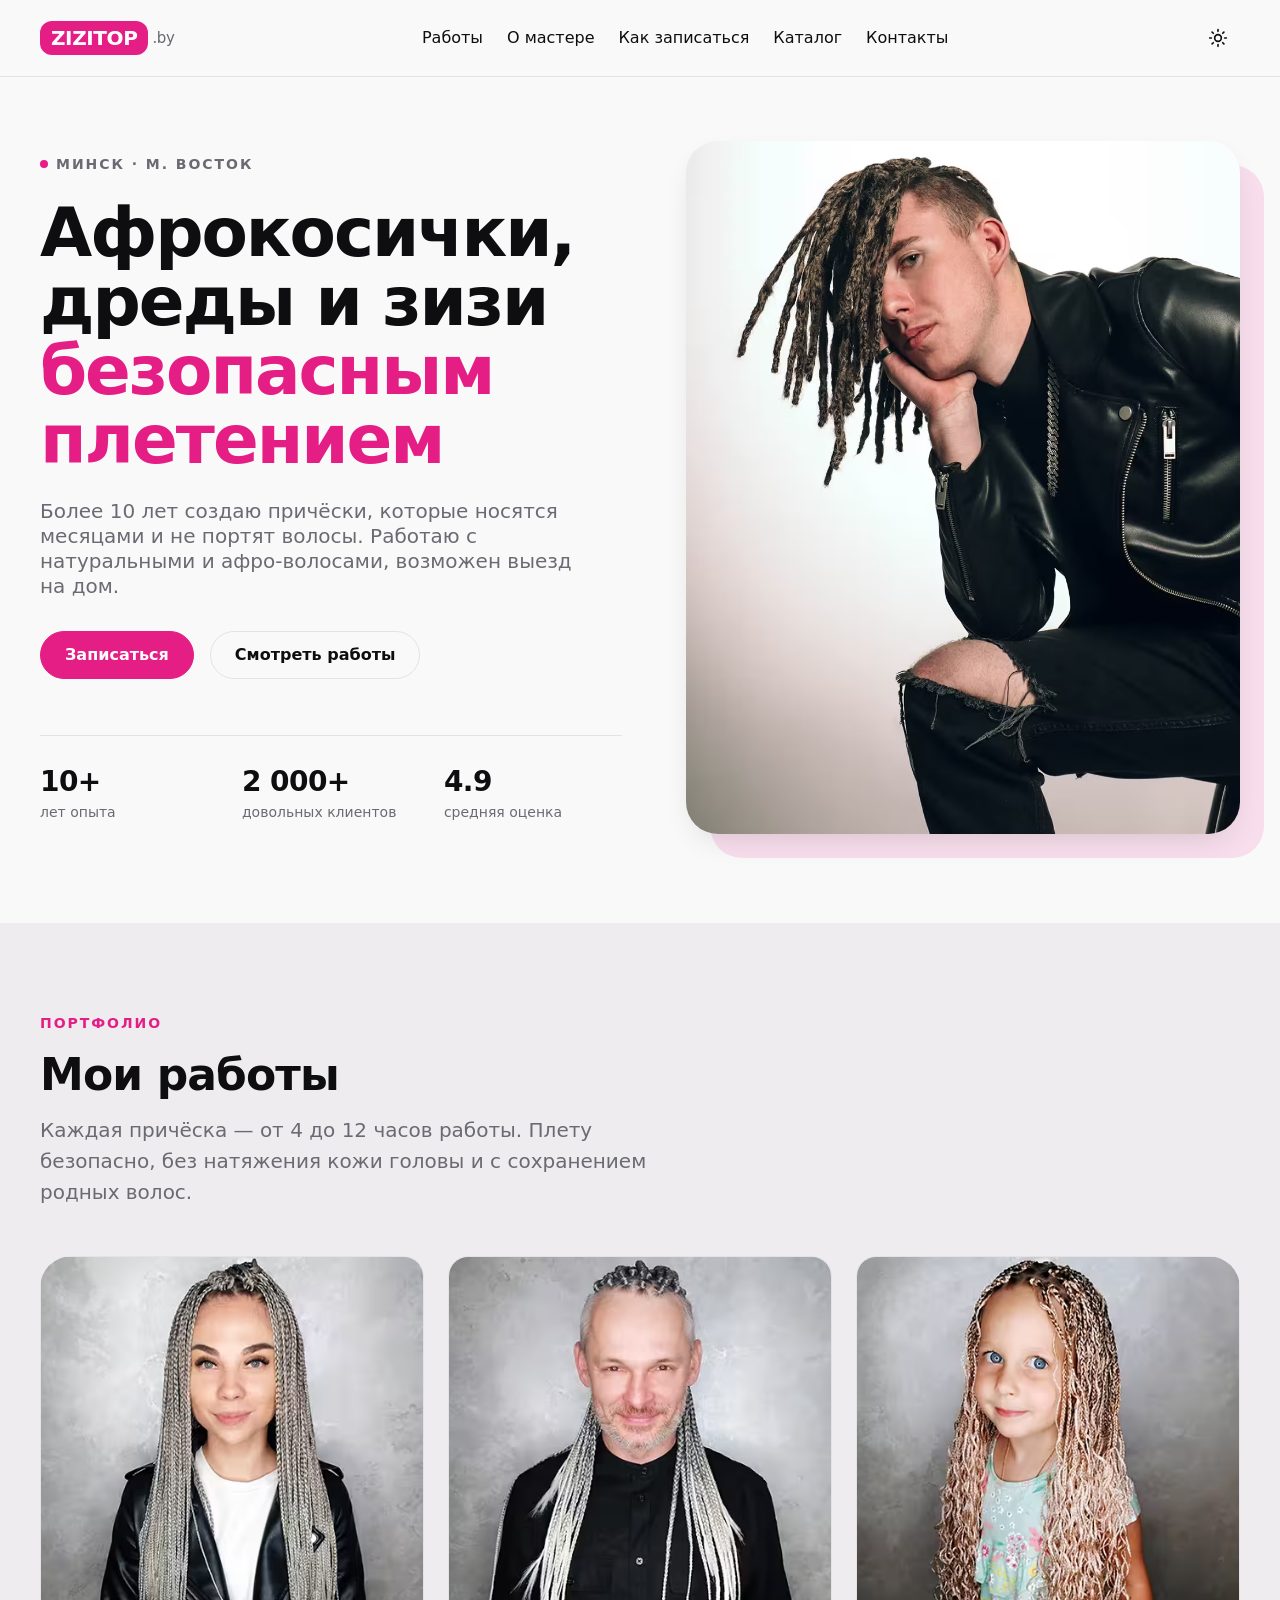
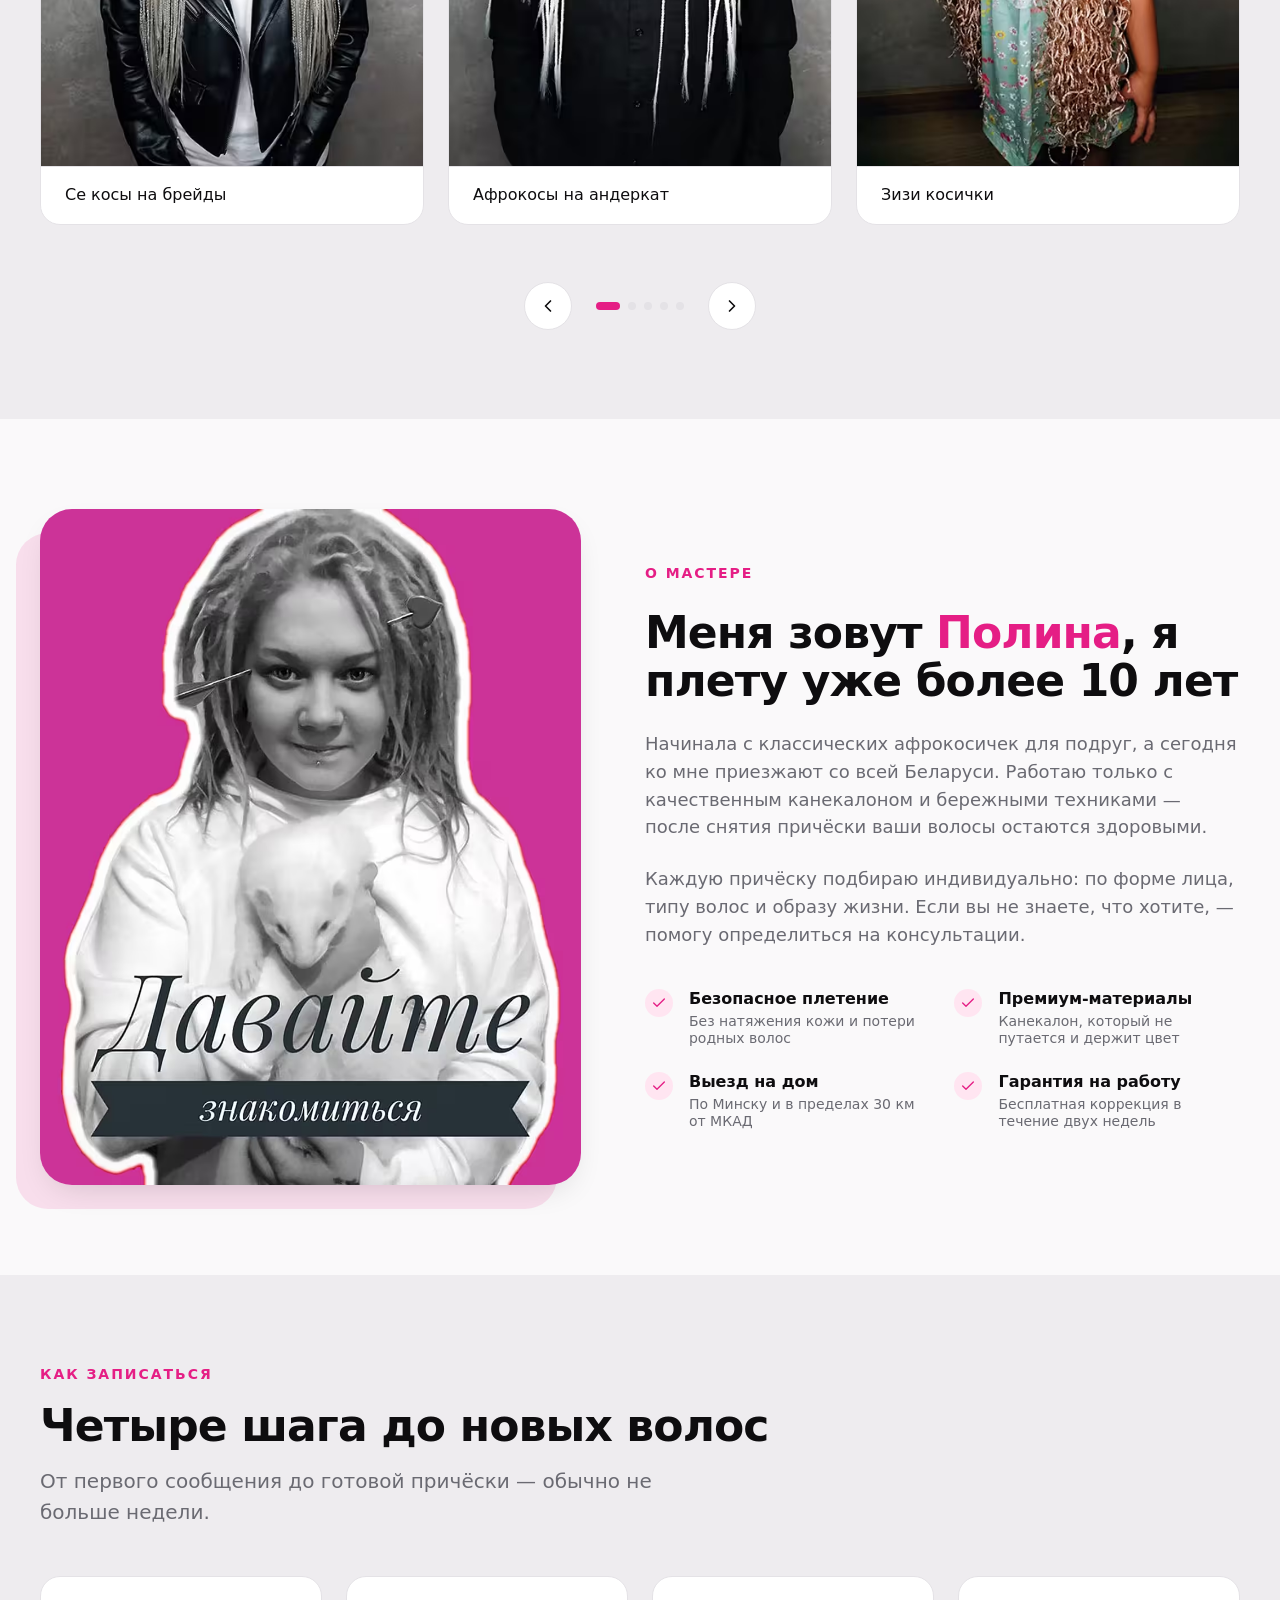
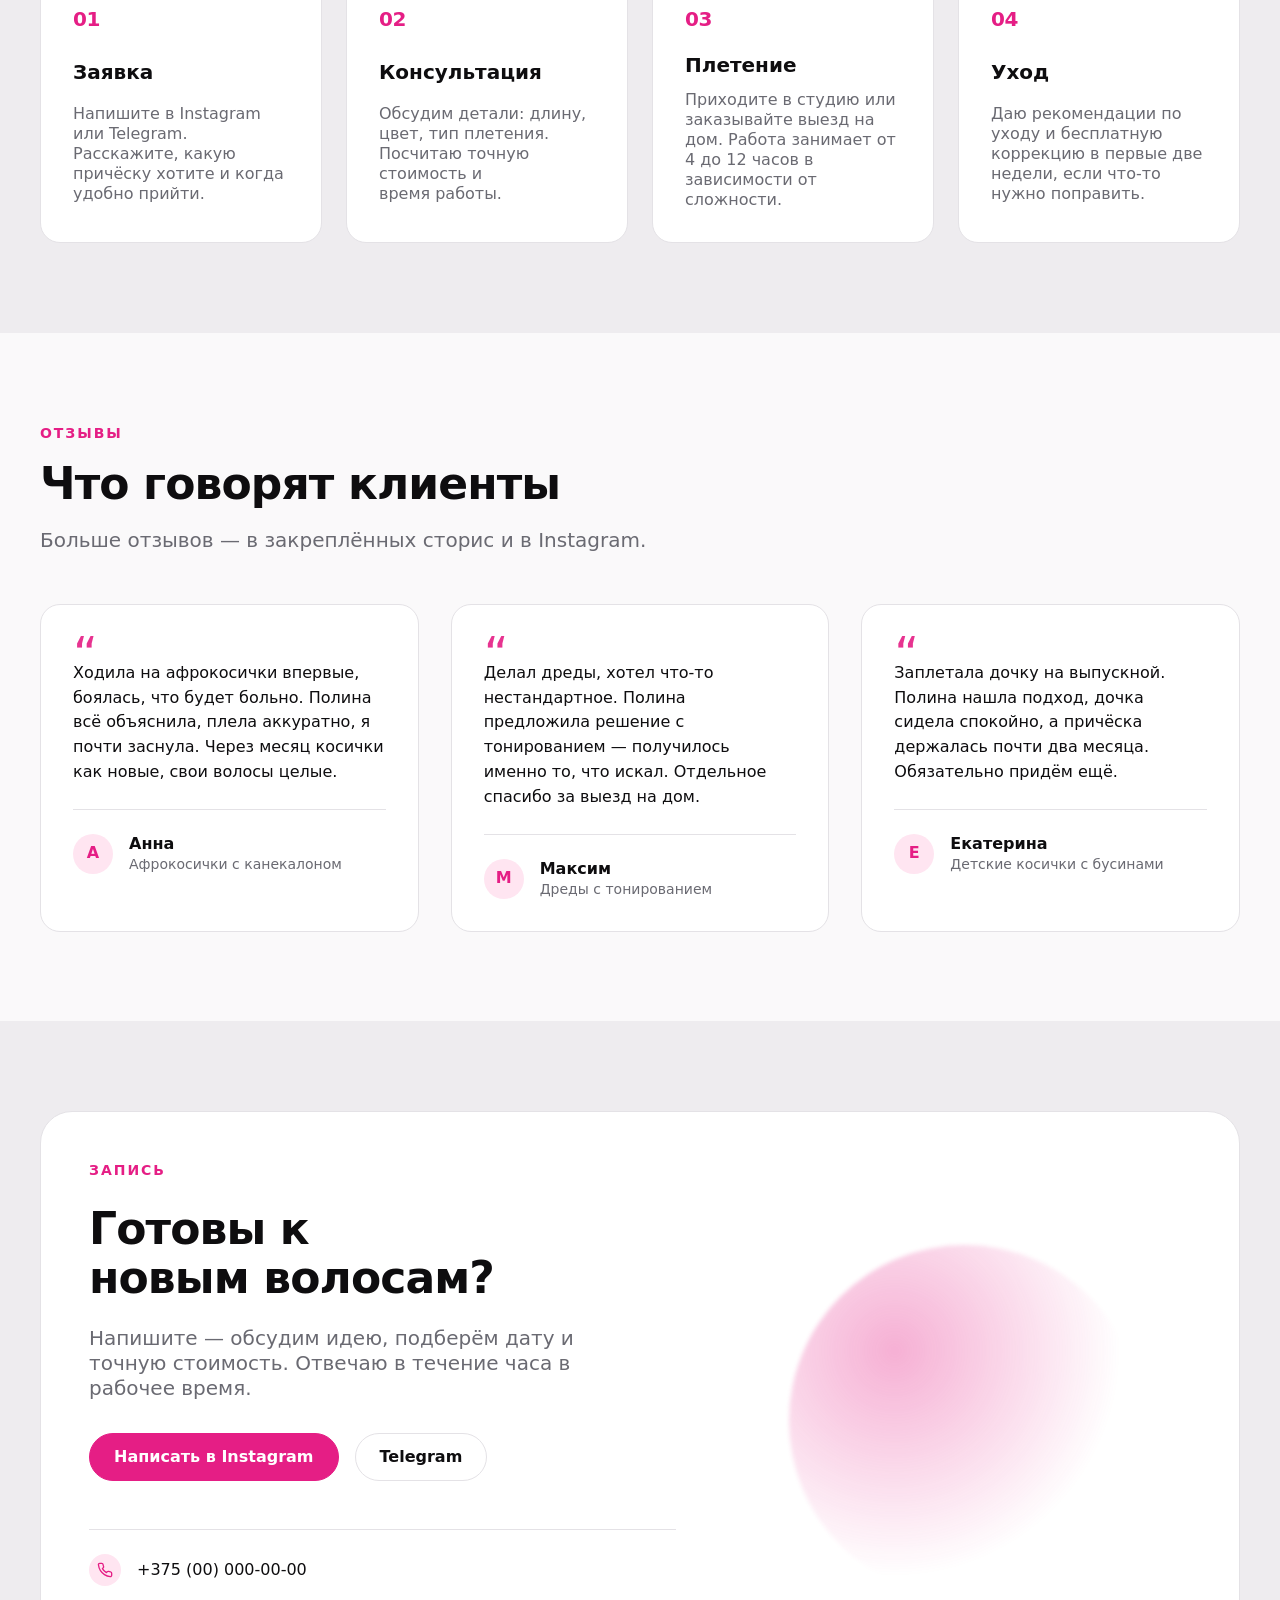
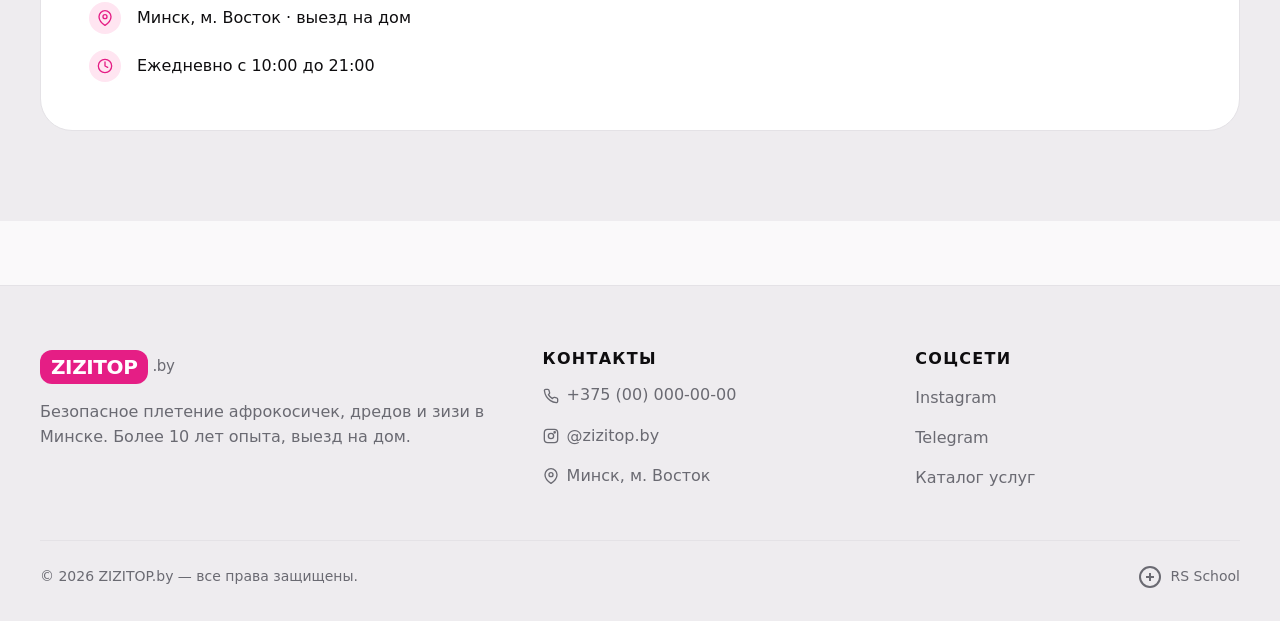
==== index.html @ 832512ee "feat: implement landing page layout with themes and catalog skeleton" ====
<!DOCTYPE html>
<html lang="ru" data-theme="light">

<head>
    <meta charset="UTF-8">
    <meta name="viewport" content="width=device-width, initial-scale=1.0">
    <title>ZIZITOP — афрокосички и дреды в Минске</title>
    <link rel="apple-touch-icon" sizes="180x180" href="assets/icons/apple-touch-icon.png">
    <link rel="icon" type="image/png" sizes="16x16" href="assets/icons/favicon.ico">
    <link rel="icon" type="image/png" sizes="32x32" href="assets/icons/favicon-32x32.png">
    <link rel="icon" type="image/png" sizes="16x16" href="assets/icons/favicon-16x16.png">
    <!-- Тема до отрисовки, чтобы не было вспышки -->
    <script>
        (() => {
            const stored = localStorage.getItem('theme');
            const prefersDark = matchMedia('(prefers-color-scheme: dark)').matches;
            document.documentElement.dataset.theme = stored ?? (prefersDark ? 'dark' : 'light');
        })();
    </script>
    <link rel="preload" href="assets/fonts/manrope-400.woff2" as="font" type="font/woff2" crossorigin>
    <link rel="preload" href="assets/fonts/unbounded-600.woff2" as="font" type="font/woff2" crossorigin>
    <link rel="stylesheet" href="styles/tokens.css">
    <link rel="stylesheet" href="styles/base.css">
    <link rel="stylesheet" href="styles/layout.css">
    <link rel="stylesheet" href="styles/components.css">
    <link rel="stylesheet" href="styles/home.css">
</head>

<body>
    <header class="header">
        <div class="header__inner container">
            <a class="logo" href="index.html" aria-label="ZIZITOP — на главную">
                <span class="logo__mark">ZIZITOP</span>
                <span class="logo__suffix">.by</span>
            </a>

            <nav class="nav" aria-label="Основная навигация">
                <ul class="nav__list">
                    <li><a class="nav__link" href="index.html#works">Работы</a></li>
                    <li><a class="nav__link" href="index.html#about">О мастере</a></li>
                    <li><a class="nav__link" href="index.html#process">Как записаться</a></li>
                    <li><a class="nav__link" href="catalog.html">Каталог</a></li>
                    <li><a class="nav__link" href="index.html#contacts">Контакты</a></li>
                </ul>
            </nav>

            <div class="header__actions">
                <button class="icon-btn theme-toggle" type="button" data-theme-toggle aria-pressed="false"
                    aria-label="Включить тёмную тему">
                    <svg class="theme-toggle__icon theme-toggle__icon--sun" viewBox="0 0 24 24" fill="none"
                        stroke="currentColor" stroke-width="2" stroke-linecap="round" stroke-linejoin="round"
                        aria-hidden="true">
                        <circle cx="12" cy="12" r="4" />
                        <path
                            d="M12 2v2M12 20v2M4.93 4.93l1.41 1.41M17.66 17.66l1.41 1.41M2 12h2M20 12h2M4.93 19.07l1.41-1.41M17.66 6.34l1.41-1.41" />
                    </svg>
                    <svg class="theme-toggle__icon theme-toggle__icon--moon" viewBox="0 0 24 24" fill="none"
                        stroke="currentColor" stroke-width="2" stroke-linecap="round" stroke-linejoin="round"
                        aria-hidden="true">
                        <path d="M21 12.79A9 9 0 1 1 11.21 3 7 7 0 0 0 21 12.79z" />
                    </svg>
                </button>

                <button class="icon-btn burger" type="button" data-burger aria-expanded="false"
                    aria-controls="mobile-menu" aria-label="Открыть меню">
                    <span class="burger__box" aria-hidden="true">
                        <span class="burger__line"></span>
                        <span class="burger__line"></span>
                        <span class="burger__line"></span>
                    </span>
                </button>
            </div>
        </div>
    </header>

    <main id="main">

        <!-- Секция 1: HERO -->
        <section class="hero" id="hero" aria-labelledby="hero-title">
            <div class="hero__inner container">

                <div class="hero__content">
                    <p class="hero__eyebrow">
                        <span class="hero__dot" aria-hidden="true"></span>
                        Минск · м. Восток
                    </p>

                    <h1 class="hero__title" id="hero-title">
                        Афрокосички, дреды и зизи
                        <span class="hero__title-accent">безопасным плетением</span>
                    </h1>

                    <p class="hero__lead">
                        Более 10 лет создаю причёски, которые носятся месяцами и не портят
                        волосы. Работаю с натуральными и афро-волосами, возможен выезд на дом.
                    </p>

                    <div class="hero__actions">
                        <a class="btn btn--primary" href="#contacts">Записаться</a>
                        <a class="btn btn--ghost" href="#works">Смотреть работы</a>
                    </div>

                    <dl class="hero__stats">
                        <div class="hero__stat">
                            <dt class="hero__stat-value">10+</dt>
                            <dd class="hero__stat-label">лет опыта</dd>
                        </div>
                        <div class="hero__stat">
                            <dt class="hero__stat-value">2 000+</dt>
                            <dd class="hero__stat-label">довольных клиентов</dd>
                        </div>
                        <div class="hero__stat">
                            <dt class="hero__stat-value">4.9</dt>
                            <dd class="hero__stat-label">средняя оценка</dd>
                        </div>
                    </dl>
                </div>

                <div class="hero__media">
                    <!-- Фото для светлой темы -->
                    <picture class="hero__picture hero__picture--light">
                        <source type="image/avif" srcset="assets/images/hero/hero-light-480.avif 480w,
              assets/images/hero/hero-light-960.avif 960w,
              assets/images/hero/hero-light-1440.avif 1440w" sizes="(max-width: 48em) 100vw, 42vw">
                        <source type="image/webp" srcset="assets/images/hero/hero-light-480.webp 480w,
              assets/images/hero/hero-light-960.webp 960w,
              assets/images/hero/hero-light-1440.webp 1440w" sizes="(max-width: 48em) 100vw, 42vw">
                        <img class="hero__image" src="assets/images/hero/hero-light-960.jpg"
                            alt="Дреды в серо-белой гамме, авторская работа ZIZITOP" width="960" height="1200"
                            loading="eager" fetchpriority="high" decoding="async">
                    </picture>

                    <!-- Фото для тёмной темы -->
                    <picture class="hero__picture hero__picture--dark">
                        <source type="image/avif" srcset="assets/images/hero/hero-dark-480.avif 480w,
              assets/images/hero/hero-dark-960.avif 960w,
              assets/images/hero/hero-dark-1440.avif 1440w" sizes="(max-width: 48em) 100vw, 42vw">
                        <source type="image/webp" srcset="assets/images/hero/hero-dark-480.webp 480w,
              assets/images/hero/hero-dark-960.webp 960w,
              assets/images/hero/hero-dark-1440.webp 1440w" sizes="(max-width: 48em) 100vw, 42vw">
                        <img class="hero__image" src="assets/images/hero/hero-dark-960.jpg"
                            alt="Дреды с зелёным канекалоном, авторская работа ZIZITOP" width="960" height="1200"
                            loading="lazy" decoding="async">
                    </picture>
                </div>

            </div>
        </section>

<!-- Секция 2: РАБОТЫ (слайдер) -->
<section class="section section--muted" id="works" aria-labelledby="works-title">
  <div class="container">
    <div class="section__head">
      <p class="section__eyebrow">Портфолио</p>
      <h2 class="section__title" id="works-title">Мои работы</h2>
      <p class="section__lead">
        Каждая причёска — от 4 до 12 часов работы. Плету безопасно, без натяжения
        кожи головы и с сохранением родных волос.
      </p>
    </div>

    <div class="slider" data-slider aria-roledescription="карусель" aria-label="Галерея работ">
      <div class="slider__viewport">
        <ul class="slider__track" data-slider-track>
          <li class="slider__slide" data-slide>
            <figure class="slider__figure">
              <picture>
                <source
                  type="image/avif"
                  srcset="assets/images/works/work-01-480.avif 480w,
                          assets/images/works/work-01-960.avif 960w,
                          assets/images/works/work-01-1440.avif 1440w"
                  sizes="(max-width: 48em) 90vw, (max-width: 64em) 45vw, 30vw">
                <source
                  type="image/webp"
                  srcset="assets/images/works/work-01-480.webp 480w,
                          assets/images/works/work-01-960.webp 960w,
                          assets/images/works/work-01-1440.webp 1440w"
                  sizes="(max-width: 48em) 90vw, (max-width: 64em) 45vw, 30vw">
                <img
                  class="slider__image"
                  src="assets/images/works/work-01-960.jpg"
                  alt="alt=Длинные классические афрокосички пепельного цвета, работа мастера студии ZIZITOP"
                  width="960" height="1280"
                  loading="lazy" decoding="async">
              </picture>
              <figcaption class="slider__caption">Се косы на брейды</figcaption>
            </figure>
          </li>

          <li class="slider__slide" data-slide>
            <figure class="slider__figure">
              <picture>
                <source type="image/avif" srcset="assets/images/works/work-02-480.avif 480w, assets/images/works/work-02-960.avif 960w, assets/images/works/work-02-1440.avif 1440w" sizes="(max-width: 48em) 90vw, (max-width: 64em) 45vw, 30vw">
                <source type="image/webp" srcset="assets/images/works/work-02-480.webp 480w, assets/images/works/work-02-960.webp 960w, assets/images/works/work-02-1440.webp 1440w" sizes="(max-width: 48em) 90vw, (max-width: 64em) 45vw, 30vw">
                <img class="slider__image" src="assets/images/works/work-02-960.jpg" alt="Мужские афрокосы с канекалоном серого и пепельного оттенка, стильная мужская прическа" width="960" height="1280" loading="lazy" decoding="async">
              </picture>
              <figcaption class="slider__caption">Афрокосы на андеркат</figcaption>
            </figure>
          </li>

          <li class="slider__slide" data-slide>
            <figure class="slider__figure">
              <picture>
                <source type="image/avif" srcset="assets/images/works/work-03-480.avif 480w, assets/images/works/work-03-960.avif 960w, assets/images/works/work-03-1440.avif 1440w" sizes="(max-width: 48em) 90vw, (max-width: 64em) 45vw, 30vw">
                <source type="image/webp" srcset="assets/images/works/work-03-480.webp 480w, assets/images/works/work-03-960.webp 960w, assets/images/works/work-03-1440.webp 1440w" sizes="(max-width: 48em) 90vw, (max-width: 64em) 45vw, 30vw">
                <img class="slider__image" src="assets/images/works/work-03-960.jpg" alt="Безопасные детские афрокудри и брейды светло-русого цвета для девочек" width="960" height="1280" loading="lazy" decoding="async">
              </picture>
              <figcaption class="slider__caption">Зизи косички</figcaption>
            </figure>
          </li>

          <li class="slider__slide" data-slide>
            <figure class="slider__figure">
              <picture>
                <source type="image/avif" srcset="assets/images/works/work-04-480.avif 480w, assets/images/works/work-04-960.avif 960w, assets/images/works/work-04-1440.avif 1440w" sizes="(max-width: 48em) 90vw, (max-width: 64em) 45vw, 30vw">
                <source type="image/webp" srcset="assets/images/works/work-04-480.webp 480w, assets/images/works/work-04-960.webp 960w, assets/images/works/work-04-1440.webp 1440w" sizes="(max-width: 48em) 90vw, (max-width: 64em) 45vw, 30vw">
                <img class="slider__image" src="assets/images/works/work-04-960.jpg" alt="Яркие текстурные де-дреды с переходом цвета из красного в желтый омбре" width="960" height="1280" loading="lazy" decoding="async">
              </picture>
              <figcaption class="slider__caption">Де дреды</figcaption>
            </figure>
          </li>

          <li class="slider__slide" data-slide>
            <figure class="slider__figure">
              <picture>
                <source type="image/avif" srcset="assets/images/works/work-05-480.avif 480w, assets/images/works/work-05-960.avif 960w, assets/images/works/work-05-1440.avif 1440w" sizes="(max-width: 48em) 90vw, (max-width: 64em) 45vw, 30vw">
                <source type="image/webp" srcset="assets/images/works/work-05-480.webp 480w, assets/images/works/work-05-960.webp 960w, assets/images/works/work-05-1440.webp 1440w" sizes="(max-width: 48em) 90vw, (max-width: 64em) 45vw, 30vw">
                <img class="slider__image" src="assets/images/works/work-05-960.jpg" alt="Классические натуральные дреды русого оттенка на длинные волосы с татуировками" width="960" height="1280" loading="lazy" decoding="async">
              </picture>
              <figcaption class="slider__caption">Натуральные дреды с удлинением канекалоном</figcaption>
            </figure>
          </li>
        </ul>
      </div>

      <div class="slider__controls">
        <button
          class="slider__arrow"
          type="button"
          data-slider-prev
          aria-label="Предыдущий слайд"
        >
          <svg viewBox="0 0 24 24" fill="none" stroke="currentColor" stroke-width="2" stroke-linecap="round" stroke-linejoin="round" aria-hidden="true">
            <path d="M15 18l-6-6 6-6"/>
          </svg>
        </button>

        <ul class="slider__dots" data-slider-dots aria-label="Навигация по слайдам">
          <li><button class="slider__dot is-active" type="button" data-slider-dot="0" aria-label="Слайд 1" aria-current="true"></button></li>
          <li><button class="slider__dot" type="button" data-slider-dot="1" aria-label="Слайд 2"></button></li>
          <li><button class="slider__dot" type="button" data-slider-dot="2" aria-label="Слайд 3"></button></li>
          <li><button class="slider__dot" type="button" data-slider-dot="3" aria-label="Слайд 4"></button></li>
          <li><button class="slider__dot" type="button" data-slider-dot="4" aria-label="Слайд 5"></button></li>
        </ul>

        <button
          class="slider__arrow"
          type="button"
          data-slider-next
          aria-label="Следующий слайд"
        >
          <svg viewBox="0 0 24 24" fill="none" stroke="currentColor" stroke-width="2" stroke-linecap="round" stroke-linejoin="round" aria-hidden="true">
            <path d="M9 18l6-6-6-6"/>
          </svg>
        </button>
      </div>
    </div>
  </div>
</section>

<!-- Секция 3: О МАСТЕРЕ -->
<section class="section" id="about" aria-labelledby="about-title">
  <div class="container">
    <div class="about">

      <div class="about__media">
        <picture>
          <source
            type="image/avif"
            srcset="assets/images/about/about-480.avif 480w,
                    assets/images/about/about-960.avif 960w,
                    assets/images/about/about-1440.avif 1440w"
            sizes="(max-width: 48em) 100vw, 45vw">
          <source
            type="image/webp"
            srcset="assets/images/about/about-480.webp 480w,
                    assets/images/about/about-960.webp 960w,
                    assets/images/about/about-1440.webp 1440w"
            sizes="(max-width: 48em) 100vw, 45vw">
          <img
            class="about__image"
            src="assets/images/about/about-960.jpg"
            alt="Мастер ZIZITOP в процессе плетения афрокосичек"
            width="960" height="1200"
            loading="lazy" decoding="async">
        </picture>
      </div>

      <div class="about__content">
        <p class="section__eyebrow">О мастере</p>
        <h2 class="section__title" id="about-title">
          Меня зовут <span class="about__accent">Полина</span>, я плету уже более 10 лет
        </h2>

        <p class="about__text">
          Начинала с классических афрокосичек для подруг, а сегодня ко мне
          приезжают со всей Беларуси. Работаю только с качественным канекалоном
          и бережными техниками — после снятия причёски ваши волосы остаются
          здоровыми.
        </p>

        <p class="about__text">
          Каждую причёску подбираю индивидуально: по форме лица, типу волос
          и образу жизни. Если вы не знаете, что хотите, — помогу определиться
          на консультации.
        </p>

        <ul class="about__features">
          <li class="about__feature">
            <span class="about__feature-icon" aria-hidden="true">
              <svg viewBox="0 0 24 24" fill="none" stroke="currentColor" stroke-width="2" stroke-linecap="round" stroke-linejoin="round">
                <path d="M20 6L9 17l-5-5"/>
              </svg>
            </span>
            <div>
              <h3 class="about__feature-title">Безопасное плетение</h3>
              <p class="about__feature-text">Без натяжения кожи и потери родных волос</p>
            </div>
          </li>

          <li class="about__feature">
            <span class="about__feature-icon" aria-hidden="true">
              <svg viewBox="0 0 24 24" fill="none" stroke="currentColor" stroke-width="2" stroke-linecap="round" stroke-linejoin="round">
                <path d="M20 6L9 17l-5-5"/>
              </svg>
            </span>
            <div>
              <h3 class="about__feature-title">Премиум-материалы</h3>
              <p class="about__feature-text">Канекалон, который не путается и держит цвет</p>
            </div>
          </li>

          <li class="about__feature">
            <span class="about__feature-icon" aria-hidden="true">
              <svg viewBox="0 0 24 24" fill="none" stroke="currentColor" stroke-width="2" stroke-linecap="round" stroke-linejoin="round">
                <path d="M20 6L9 17l-5-5"/>
              </svg>
            </span>
            <div>
              <h3 class="about__feature-title">Выезд на дом</h3>
              <p class="about__feature-text">По Минску и в пределах 30 км от МКАД</p>
            </div>
          </li>

          <li class="about__feature">
            <span class="about__feature-icon" aria-hidden="true">
              <svg viewBox="0 0 24 24" fill="none" stroke="currentColor" stroke-width="2" stroke-linecap="round" stroke-linejoin="round">
                <path d="M20 6L9 17l-5-5"/>
              </svg>
            </span>
            <div>
              <h3 class="about__feature-title">Гарантия на работу</h3>
              <p class="about__feature-text">Бесплатная коррекция в течение двух недель</p>
            </div>
          </li>
        </ul>
      </div>

    </div>
  </div>
</section>

<!-- Секция 4: ПРОЦЕСС -->
<section class="section section--muted" id="process" aria-labelledby="process-title">
  <div class="container">
    <div class="section__head">
      <p class="section__eyebrow">Как записаться</p>
      <h2 class="section__title" id="process-title">Четыре шага до новых волос</h2>
      <p class="section__lead">
        От первого сообщения до готовой причёски — обычно не больше недели.
      </p>
    </div>

    <ol class="process">
      <li class="process__step">
        <span class="process__number" aria-hidden="true">01</span>
        <h3 class="process__title">Заявка</h3>
        <p class="process__text">
          Напишите в Instagram или Telegram. Расскажите, какую причёску хотите
          и когда удобно прийти.
        </p>
      </li>

      <li class="process__step">
        <span class="process__number" aria-hidden="true">02</span>
        <h3 class="process__title">Консультация</h3>
        <p class="process__text">
          Обсудим детали: длину, цвет, тип плетения. Посчитаю точную стоимость
          и время работы.
        </p>
      </li>

      <li class="process__step">
        <span class="process__number" aria-hidden="true">03</span>
        <h3 class="process__title">Плетение</h3>
        <p class="process__text">
          Приходите в студию или заказывайте выезд на дом. Работа занимает
          от 4 до 12 часов в зависимости от сложности.
        </p>
      </li>

      <li class="process__step">
        <span class="process__number" aria-hidden="true">04</span>
        <h3 class="process__title">Уход</h3>
        <p class="process__text">
          Даю рекомендации по уходу и бесплатную коррекцию в первые две недели,
          если что-то нужно поправить.
        </p>
      </li>
    </ol>
  </div>
</section>

<!-- Секция 5: ОТЗЫВЫ -->
<section class="section" id="reviews" aria-labelledby="reviews-title">
  <div class="container">
    <div class="section__head">
      <p class="section__eyebrow">Отзывы</p>
      <h2 class="section__title" id="reviews-title">Что говорят клиенты</h2>
      <p class="section__lead">
        Больше отзывов — в закреплённых сторис и в Instagram.
      </p>
    </div>

    <ul class="reviews">
      <li class="review">
        <blockquote class="review__quote">
          <p>
            Ходила на афрокосички впервые, боялась, что будет больно. Полина
            всё объяснила, плела аккуратно, я почти заснула. Через месяц
            косички как новые, свои волосы целые.
          </p>
        </blockquote>
        <footer class="review__author">
          <span class="review__avatar" aria-hidden="true">А</span>
          <div>
            <cite class="review__name">Анна</cite>
            <p class="review__meta">Афрокосички с канекалоном</p>
          </div>
        </footer>
      </li>

      <li class="review">
        <blockquote class="review__quote">
          <p>
            Делал дреды, хотел что-то нестандартное. Полина предложила решение
            с тонированием — получилось именно то, что искал. Отдельное
            спасибо за выезд на дом.
          </p>
        </blockquote>
        <footer class="review__author">
          <span class="review__avatar" aria-hidden="true">М</span>
          <div>
            <cite class="review__name">Максим</cite>
            <p class="review__meta">Дреды с тонированием</p>
          </div>
        </footer>
      </li>

      <li class="review">
        <blockquote class="review__quote">
          <p>
            Заплетала дочку на выпускной. Полина нашла подход, дочка сидела
            спокойно, а причёска держалась почти два месяца. Обязательно
            придём ещё.
          </p>
        </blockquote>
        <footer class="review__author">
          <span class="review__avatar" aria-hidden="true">Е</span>
          <div>
            <cite class="review__name">Екатерина</cite>
            <p class="review__meta">Детские косички с бусинами</p>
          </div>
        </footer>
      </li>
    </ul>
  </div>
</section>

<!-- Секция 6: КОНТАКТЫ / CTA -->
<section class="section section--muted" id="contacts" aria-labelledby="contacts-title">
  <div class="container">
    <div class="cta">
      <div class="cta__content">
        <p class="section__eyebrow">Запись</p>
        <h2 class="section__title" id="contacts-title">
          Готовы к новым волосам?
        </h2>
        <p class="cta__lead">
          Напишите — обсудим идею, подберём дату и точную стоимость.
          Отвечаю в течение часа в рабочее время.
        </p>

        <div class="cta__actions">
          <a
            class="btn btn--primary"
            href="https://instagram.com/zizitop.by"
            target="_blank"
            rel="noopener noreferrer"
          >
            Написать в Instagram
          </a>
          <a
            class="btn btn--ghost"
            href="https://t.me/zizitop"
            target="_blank"
            rel="noopener noreferrer"
          >
            Telegram
          </a>
        </div>

        <ul class="cta__contacts">
          <li class="cta__contact">
            <span class="cta__contact-icon" aria-hidden="true">
              <svg viewBox="0 0 24 24" fill="none" stroke="currentColor" stroke-width="2" stroke-linecap="round" stroke-linejoin="round">
                <path d="M22 16.92v3a2 2 0 0 1-2.18 2 19.79 19.79 0 0 1-8.63-3.07 19.5 19.5 0 0 1-6-6 19.79 19.79 0 0 1-3.07-8.67A2 2 0 0 1 4.11 2h3a2 2 0 0 1 2 1.72c.13.96.36 1.9.7 2.81a2 2 0 0 1-.45 2.11L8.09 9.91a16 16 0 0 0 6 6l1.27-1.27a2 2 0 0 1 2.11-.45c.91.34 1.85.57 2.81.7A2 2 0 0 1 22 16.92z"/>
              </svg>
            </span>
            <a class="cta__contact-link" href="tel:+375000000000">+375 (00) 000-00-00</a>
          </li>

          <li class="cta__contact">
            <span class="cta__contact-icon" aria-hidden="true">
              <svg viewBox="0 0 24 24" fill="none" stroke="currentColor" stroke-width="2" stroke-linecap="round" stroke-linejoin="round">
                <path d="M21 10c0 7-9 13-9 13s-9-6-9-13a9 9 0 0 1 18 0z"/>
                <circle cx="12" cy="10" r="3"/>
              </svg>
            </span>
            <span>Минск, м. Восток · выезд на дом</span>
          </li>

          <li class="cta__contact">
            <span class="cta__contact-icon" aria-hidden="true">
              <svg viewBox="0 0 24 24" fill="none" stroke="currentColor" stroke-width="2" stroke-linecap="round" stroke-linejoin="round">
                <circle cx="12" cy="12" r="10"/>
                <path d="M12 6v6l4 2"/>
              </svg>
            </span>
            <span>Ежедневно с 10:00 до 21:00</span>
          </li>
        </ul>
      </div>

      <div class="cta__visual" aria-hidden="true">
        <div class="cta__blob"></div>
      </div>
    </div>
  </div>
</section>

    </main>

    <footer class="footer">
        <div class="container">
            <div class="footer__grid">

                <div>
                    <a class="logo" href="index.html" aria-label="ZIZITOP — на главную">
                        <span class="logo__mark">ZIZITOP</span>
                        <span class="logo__suffix">.by</span>
                    </a>
                    <p class="footer__text" style="margin-top: var(--sp-sm);">
                        Безопасное плетение афрокосичек, дредов и зизи в Минске.
                        Более 10 лет опыта, выезд на дом.
                    </p>
                </div>

                <div>
                    <h3 class="footer__title">Контакты</h3>
                    <ul class="footer__list">
                        <li>
                            <a class="footer__link" href="tel:+375000000000">
                                <svg viewBox="0 0 24 24" fill="none" stroke="currentColor" stroke-width="2"
                                    stroke-linecap="round" stroke-linejoin="round" aria-hidden="true">
                                    <path
                                        d="M22 16.92v3a2 2 0 0 1-2.18 2 19.79 19.79 0 0 1-8.63-3.07 19.5 19.5 0 0 1-6-6 19.79 19.79 0 0 1-3.07-8.67A2 2 0 0 1 4.11 2h3a2 2 0 0 1 2 1.72c.13.96.36 1.9.7 2.81a2 2 0 0 1-.45 2.11L8.09 9.91a16 16 0 0 0 6 6l1.27-1.27a2 2 0 0 1 2.11-.45c.91.34 1.85.57 2.81.7A2 2 0 0 1 22 16.92z" />
                                </svg>
                                +375 (00) 000-00-00
                            </a>
                        </li>
                        <li>
                            <a class="footer__link" href="https://instagram.com/zizitop.by" target="_blank"
                                rel="noopener noreferrer">
                                <svg viewBox="0 0 24 24" fill="none" stroke="currentColor" stroke-width="2"
                                    stroke-linecap="round" stroke-linejoin="round" aria-hidden="true">
                                    <rect x="2" y="2" width="20" height="20" rx="5" />
                                    <circle cx="12" cy="12" r="4" />
                                    <circle cx="17.5" cy="6.5" r="1" fill="currentColor" />
                                </svg>
                                @zizitop.by
                            </a>
                        </li>
                        <li>
                            <a class="footer__link" href="https://yandex.by/maps/?text=Минск%20метро%20Восток"
                                target="_blank" rel="noopener noreferrer">
                                <svg viewBox="0 0 24 24" fill="none" stroke="currentColor" stroke-width="2"
                                    stroke-linecap="round" stroke-linejoin="round" aria-hidden="true">
                                    <path d="M21 10c0 7-9 13-9 13s-9-6-9-13a9 9 0 0 1 18 0z" />
                                    <circle cx="12" cy="10" r="3" />
                                </svg>
                                Минск, м. Восток
                            </a>
                        </li>
                    </ul>
                </div>

                <div>
                    <h3 class="footer__title">Соцсети</h3>
                    <ul class="footer__list">
                        <li>
                            <a class="footer__link" href="https://instagram.com/zizitop.by" target="_blank"
                                rel="noopener noreferrer">Instagram</a>
                        </li>
                        <li>
                            <a class="footer__link" href="https://t.me/zizitop" target="_blank"
                                rel="noopener noreferrer">Telegram</a>
                        </li>
                        <li>
                            <a class="footer__link" href="catalog.html">Каталог услуг</a>
                        </li>
                    </ul>
                </div>

            </div>

            <div class="footer__bottom">
                <p>© 2026 ZIZITOP.by — все права защищены.</p>
                <a class="footer__rss" href="https://rs.school/js/" target="_blank" rel="noopener noreferrer"
                    aria-label="RS School — курс JavaScript/Front-end">
                    <svg viewBox="0 0 24 24" fill="none" stroke="currentColor" stroke-width="2" aria-hidden="true">
                        <circle cx="12" cy="12" r="10" />
                        <path d="M8 12h8M12 8v8" />
                    </svg>
                    RS School
                </a>
            </div>
        </div>
    </footer>

    <script type="module" src="scripts/theme.js"></script>
</body>

</html>
---- styles/tokens.css ----
/* ==========================================================================
   Design tokens — ZIZITOP
   ========================================================================== */

:root {
  color-scheme: light;

  /* --- Палитра: светлая тема --- */
  --c-bg:            #faf9fa;
  --c-surface:       #ffffff;
  --c-surface-2:     #eeecef;
  --c-text:          #0e0d0f;
  --c-text-muted:    #6a6a72;
  --c-border:        #e4e2e6;
  --c-accent:        #e51e85;
  --c-accent-hover:  #c11770;
  --c-accent-soft:   #ffe5f1;
  --c-on-accent:     #ffffff;
  --c-focus:         #e51e85;
  --c-overlay:       rgb(14 13 15 / 0.65);

  /* --- Типографика --- */
  --font-display: "Unbounded", system-ui, -apple-system, sans-serif;
  --font-body:    "Manrope", system-ui, -apple-system, sans-serif;

  --fs-xs:   clamp(0.8125rem, 0.78rem + 0.15vw, 0.875rem);
  --fs-sm:   clamp(0.9375rem, 0.90rem + 0.20vw, 1rem);
  --fs-base: clamp(1rem,      0.95rem + 0.25vw, 1.125rem);
  --fs-md:   clamp(1.125rem,  1.05rem + 0.40vw, 1.25rem);
  --fs-lg:   clamp(1.375rem,  1.15rem + 1.00vw, 1.75rem);
  --fs-xl:   clamp(1.75rem,   1.35rem + 1.80vw, 2.75rem);
  --fs-2xl:  clamp(2.25rem,   1.50rem + 3.40vw, 4.25rem);

  --lh-tight: 1.1;
  --lh-snug:  1.25;
  --lh-base:  1.55;

  --fw-regular:  400;
  --fw-medium:   500;
  --fw-semibold: 600;

  /* --- Отступы --- */
  --sp-3xs: 0.25rem;
  --sp-2xs: 0.5rem;
  --sp-xs:  0.75rem;
  --sp-sm:  1rem;
  --sp-md:  1.5rem;
  --sp-lg:  2rem;
  --sp-xl:  3rem;
  --sp-2xl: 4rem;

  /* --- Ритм и контейнер --- */
  --section-py:    clamp(3rem, 7vw, 7rem);
  --container-max: 80rem;
  --container-pad: clamp(1rem, 4vw, 2.5rem);

  /* --- Радиусы --- */
  --radius-sm:   0.75rem;
  --radius-md:   1.25rem;
  --radius-lg:   2rem;
  --radius-pill: 999rem;

  /* --- Тени --- */
  --shadow-sm: 0 1px 2px rgb(14 13 15 / 0.06);
  --shadow-md: 0 12px 32px -12px rgb(14 13 15 / 0.16);

  /* --- Анимации --- */
  --ease:      cubic-bezier(0.2, 0, 0, 1);
  --dur-fast:  150ms;
  --dur:       220ms;
  --dur-slow:  400ms;
}

[data-theme="dark"] {
  color-scheme: dark;

  --c-bg:            #0e0d0f;
  --c-surface:       #17161a;
  --c-surface-2:     #1f1e23;
  --c-text:          #f5f2f4;
  --c-text-muted:    #a0a0a8;
  --c-border:        #2a2930;
  --c-accent:        #ff4da6;
  --c-accent-hover:  #ff6fb5;
  --c-accent-soft:   #3a1024;
  --c-on-accent:     #ffffff;
  --c-focus:         #ff4da6;
  --c-overlay:       rgb(0 0 0 / 0.75);

  --shadow-sm: 0 1px 2px rgb(0 0 0 / 0.5);
  --shadow-md: 0 12px 32px -12px rgb(0 0 0 / 0.7);
}
---- styles/base.css ----
/* ==========================================================================
   Base: reset, typography, global elements
   ========================================================================== */

*,
*::before,
*::after {
  box-sizing: border-box;
}

* {
  margin: 0;
}

html {
  scroll-behavior: smooth;
  scroll-padding-top: 5.5rem;
  -webkit-text-size-adjust: 100%;
  text-size-adjust: 100%;
}

body {
  min-height: 100vh;
  min-height: 100svh;
  background-color: var(--c-bg);
  color: var(--c-text);
  font-family: var(--font-body);
  font-size: var(--fs-base);
  font-weight: var(--fw-regular);
  line-height: var(--lh-base);
  -webkit-font-smoothing: antialiased;
  -moz-osx-font-smoothing: grayscale;
  transition: background-color var(--dur) var(--ease),
              color var(--dur) var(--ease);
}

img,
picture,
svg,
video {
  display: block;
  max-width: 100%;
}

img {
  height: auto;
}

input,
button,
textarea,
select {
  font: inherit;
  color: inherit;
}

button {
  background: none;
  border: none;
  cursor: pointer;
  padding: 0;
}

a {
  color: inherit;
  text-decoration: none;
}

ul,
ol {
  list-style: none;
  padding: 0;
}

/* --- Типографика --- */

h1,
h2,
h3,
h4 {
  font-family: var(--font-display);
  font-weight: var(--fw-semibold);
  line-height: var(--lh-tight);
  letter-spacing: -0.02em;
  text-wrap: balance;
}

h1 { font-size: var(--fs-2xl); }
h2 { font-size: var(--fs-xl); }
h3 { font-size: var(--fs-lg); }
h4 { font-size: var(--fs-md); }

p {
  text-wrap: pretty;
}

/* --- Доступность --- */

:focus-visible {
  outline: 2px solid var(--c-focus);
  outline-offset: 3px;
  border-radius: var(--radius-sm);
}

:focus:not(:focus-visible) {
  outline: none;
}

.visually-hidden {
  position: absolute;
  width: 1px;
  height: 1px;
  padding: 0;
  margin: -1px;
  overflow: hidden;
  clip: rect(0, 0, 0, 0);
  white-space: nowrap;
  border: 0;
}

@media (prefers-reduced-motion: reduce) {
  html {
    scroll-behavior: auto;
  }

  *,
  *::before,
  *::after {
    animation-duration: 0.01ms !important;
    animation-iteration-count: 1 !important;
    transition-duration: 0.01ms !important;
    scroll-behavior: auto !important;
  }
}
---- styles/layout.css ----
/* ==========================================================================
   Layout: container, sections, grid utilities
   ========================================================================== */

.container {
  width: 100%;
  max-width: var(--container-max);
  margin-inline: auto;
  padding-inline: var(--container-pad);
}

.section {
  padding-block: var(--section-py);
}

.section--muted {
  background-color: var(--c-surface-2);
  transition: background-color var(--dur) var(--ease);
}

.section__head {
  max-width: 46rem;
  margin-bottom: var(--sp-xl);
  display: grid;
  gap: var(--sp-sm);
}

.section__eyebrow {
  font-family: var(--font-body);
  font-size: var(--fs-xs);
  font-weight: var(--fw-semibold);
  text-transform: uppercase;
  letter-spacing: 0.14em;
  color: var(--c-accent);
}

.section__title {
  font-size: var(--fs-xl);
}

.section__lead {
  color: var(--c-text-muted);
  font-size: var(--fs-md);
  max-width: 40rem;
}

/* --- Сетки --- */

.grid-auto {
  display: grid;
  gap: var(--sp-lg);
  grid-template-columns: repeat(auto-fit, minmax(min(100%, 17rem), 1fr));
}

.grid-2 {
  display: grid;
  gap: var(--sp-xl);
  grid-template-columns: 1fr;
}

@media (min-width: 48em) {
  .grid-2 {
    grid-template-columns: repeat(2, 1fr);
  }
}

.grid-3 {
  display: grid;
  gap: var(--sp-lg);
  grid-template-columns: 1fr;
}

@media (min-width: 40em) {
  .grid-3 {
    grid-template-columns: repeat(2, 1fr);
  }
}

@media (min-width: 64em) {
  .grid-3 {
    grid-template-columns: repeat(3, 1fr);
  }
}
---- styles/components.css ----
/* ==========================================================================
   Components
   ========================================================================== */

/* --------------------------------------------------------------------------
   Logo
   -------------------------------------------------------------------------- */

.logo {
  display: inline-flex;
  align-items: center;
  gap: var(--sp-3xs);
  font-family: var(--font-display);
  font-weight: var(--fw-semibold);
  font-size: var(--fs-md);
  letter-spacing: -0.02em;
  text-transform: uppercase;
  line-height: 1;
}

.logo__mark {
  background: var(--c-accent);
  color: var(--c-on-accent);
  padding: 0.35em 0.55em;
  border-radius: var(--radius-sm);
  transition: background-color var(--dur) var(--ease);
}

.logo:hover .logo__mark {
  background: var(--c-accent-hover);
}

.logo__suffix {
  color: var(--c-text-muted);
  font-weight: var(--fw-medium);
  text-transform: lowercase;
  font-size: 0.75em;
}

/* --------------------------------------------------------------------------
   Header
   -------------------------------------------------------------------------- */

.header {
  position: sticky;
  top: 0;
  z-index: 100;
  background-color: color-mix(in srgb, var(--c-bg) 88%, transparent);
  backdrop-filter: saturate(140%) blur(12px);
  -webkit-backdrop-filter: saturate(140%) blur(12px);
  border-bottom: 1px solid var(--c-border);
  transition: background-color var(--dur) var(--ease),
              border-color var(--dur) var(--ease);
}

.header__inner {
  display: flex;
  align-items: center;
  justify-content: space-between;
  gap: var(--sp-md);
  padding-block: var(--sp-sm);
  min-height: 4.5rem;
}

.header__actions {
  display: flex;
  align-items: center;
  gap: var(--sp-2xs);
}

/* --------------------------------------------------------------------------
   Navigation (desktop)
   -------------------------------------------------------------------------- */

.nav {
  display: none;
}

@media (min-width: 48em) {   /* ≥768px */
  .nav {
    display: block;
  }
}

.nav__list {
  display: flex;
  align-items: center;
  gap: var(--sp-md);
  margin: 0;
}

.nav__link {
  position: relative;
  display: inline-block;
  padding-block: 0.35em;
  font-size: var(--fs-sm);
  font-weight: var(--fw-medium);
  color: var(--c-text);
  transition: color var(--dur) var(--ease);
}

.nav__link::after {
  content: "";
  position: absolute;
  left: 0;
  right: 0;
  bottom: 0;
  height: 2px;
  background-color: var(--c-accent);
  transform: scaleX(0);
  transform-origin: left;
  transition: transform var(--dur) var(--ease);
}

.nav__link:hover,
.nav__link:focus-visible {
  color: var(--c-accent);
}

.nav__link:hover::after,
.nav__link:focus-visible::after {
  transform: scaleX(1);
}

/* --------------------------------------------------------------------------
   Icon button (общая база для theme-toggle и burger)
   -------------------------------------------------------------------------- */

.icon-btn {
  display: inline-grid;
  place-items: center;
  width: 2.75rem;
  height: 2.75rem;
  border-radius: var(--radius-sm);
  color: var(--c-text);
  background-color: transparent;
  transition: background-color var(--dur) var(--ease),
              color var(--dur) var(--ease);
}

.icon-btn:hover,
.icon-btn:focus-visible {
  background-color: var(--c-surface-2);
  color: var(--c-accent);
}

.icon-btn svg {
  width: 1.25rem;
  height: 1.25rem;
}

/* --------------------------------------------------------------------------
   Theme toggle
   -------------------------------------------------------------------------- */

.theme-toggle .theme-toggle__icon--moon { display: none; }

[data-theme="dark"] .theme-toggle .theme-toggle__icon--sun  { display: none; }
[data-theme="dark"] .theme-toggle .theme-toggle__icon--moon { display: block; }

/* --------------------------------------------------------------------------
   Burger (виден только ≤768px)
   -------------------------------------------------------------------------- */

.burger {
  display: inline-grid;
}

@media (min-width: 48em) {   /* ≥768px */
  .burger {
    display: none;
  }
}

.burger__box {
  position: relative;
  display: block;
  width: 1.25rem;
  height: 0.875rem;
}

.burger__line {
  position: absolute;
  left: 0;
  right: 0;
  height: 2px;
  border-radius: 2px;
  background-color: currentColor;
  transition: transform var(--dur) var(--ease),
              opacity var(--dur-fast) var(--ease),
              top var(--dur) var(--ease);
}

.burger__line:nth-child(1) { top: 0; }
.burger__line:nth-child(2) { top: 50%; transform: translateY(-50%); }
.burger__line:nth-child(3) { top: 100%; transform: translateY(-100%); }

/* Класс-модификатор переключим в Части 2 */
.burger[aria-expanded="true"] .burger__line:nth-child(1) {
  top: 50%;
  transform: translateY(-50%) rotate(45deg);
}
.burger[aria-expanded="true"] .burger__line:nth-child(2) {
  opacity: 0;
}
.burger[aria-expanded="true"] .burger__line:nth-child(3) {
  top: 50%;
  transform: translateY(-50%) rotate(-45deg);
}

/* --------------------------------------------------------------------------
   Button (базовые стили — CTA будем использовать)
   -------------------------------------------------------------------------- */

.btn {
  display: inline-flex;
  align-items: center;
  justify-content: center;
  gap: var(--sp-2xs);
  min-height: 3rem;
  padding: 0.75em 1.5em;
  border-radius: var(--radius-pill);
  font-family: var(--font-body);
  font-size: var(--fs-sm);
  font-weight: var(--fw-semibold);
  line-height: 1;
  text-align: center;
  white-space: nowrap;
  cursor: pointer;
  transition: background-color var(--dur) var(--ease),
              color var(--dur) var(--ease),
              border-color var(--dur) var(--ease),
              transform var(--dur) var(--ease);
}

.btn--primary {
  background-color: var(--c-accent);
  color: var(--c-on-accent);
  border: 1px solid var(--c-accent);
}

.btn--primary:hover,
.btn--primary:focus-visible {
  background-color: var(--c-accent-hover);
  border-color: var(--c-accent-hover);
}

.btn--ghost {
  background-color: transparent;
  color: var(--c-text);
  border: 1px solid var(--c-border);
}

.btn--ghost:hover,
.btn--ghost:focus-visible {
  border-color: var(--c-accent);
  color: var(--c-accent);
}

.btn:active {
  transform: translateY(1px);
}

/* --------------------------------------------------------------------------
   Footer
   -------------------------------------------------------------------------- */

.footer {
  margin-top: var(--sp-2xl);
  padding-block: var(--sp-2xl) var(--sp-lg);
  background-color: var(--c-surface-2);
  border-top: 1px solid var(--c-border);
  transition: background-color var(--dur) var(--ease),
              border-color var(--dur) var(--ease);
}

.footer__grid {
  display: grid;
  gap: var(--sp-xl);
  grid-template-columns: 1fr;
}

@media (min-width: 48em) {
  .footer__grid {
    grid-template-columns: 1.4fr 1fr 1fr;
  }
}

.footer__title {
  font-family: var(--font-display);
  font-size: var(--fs-sm);
  font-weight: var(--fw-semibold);
  text-transform: uppercase;
  letter-spacing: 0.08em;
  color: var(--c-text);
  margin-bottom: var(--sp-sm);
}

.footer__text {
  color: var(--c-text-muted);
  font-size: var(--fs-sm);
  max-width: 32rem;
}

.footer__list {
  display: grid;
  gap: var(--sp-xs);
}

.footer__link {
  display: inline-flex;
  align-items: center;
  gap: var(--sp-2xs);
  color: var(--c-text-muted);
  font-size: var(--fs-sm);
  transition: color var(--dur) var(--ease);
}

.footer__link:hover,
.footer__link:focus-visible {
  color: var(--c-accent);
}

.footer__link svg {
  width: 1rem;
  height: 1rem;
  flex-shrink: 0;
}

.footer__bottom {
  display: flex;
  flex-wrap: wrap;
  align-items: center;
  justify-content: space-between;
  gap: var(--sp-sm);
  margin-top: var(--sp-xl);
  padding-top: var(--sp-md);
  border-top: 1px solid var(--c-border);
  font-size: var(--fs-xs);
  color: var(--c-text-muted);
}

.footer__rss {
  display: inline-flex;
  align-items: center;
  gap: var(--sp-2xs);
  font-weight: var(--fw-medium);
  transition: color var(--dur) var(--ease);
}

.footer__rss:hover,
.footer__rss:focus-visible {
  color: var(--c-accent);
}

.footer__rss svg {
  width: 1.5rem;
  height: 1.5rem;
}
---- styles/home.css ----
/* ==========================================================================
   Home page — sections
   ========================================================================== */

/* --------------------------------------------------------------------------
   1. Hero
   -------------------------------------------------------------------------- */

.hero {
    padding-block: clamp(2rem, 5vw, 4rem) var(--section-py);
}

.hero__inner {
    display: grid;
    gap: var(--sp-xl);
    grid-template-columns: 1fr;
    align-items: center;
}

@media (min-width: 48em) {

    /* ≥768px */
    .hero__inner {
        grid-template-columns: 1.1fr 1fr;
        gap: var(--sp-2xl);
    }
}

@media (min-width: 64em) {

    /* ≥1024px */
    .hero__inner {
        grid-template-columns: 1.05fr 1fr;
    }
}

.hero__content {
    display: grid;
    gap: var(--sp-md);
    align-content: start;
}

/* Eyebrow с розовой точкой */

.hero__eyebrow {
    display: inline-flex;
    align-items: center;
    gap: var(--sp-2xs);
    font-size: var(--fs-xs);
    font-weight: var(--fw-semibold);
    text-transform: uppercase;
    letter-spacing: 0.14em;
    color: var(--c-text-muted);
}

.hero__dot {
    display: inline-block;
    width: 0.5rem;
    height: 0.5rem;
    border-radius: 50%;
    background-color: var(--c-accent);
}

/* Заголовок */

.hero__title {
    font-size: var(--fs-2xl);
    line-height: 1.02;
    letter-spacing: -0.03em;
}

.hero__title-accent {
    display: inline-block;
    color: var(--c-accent);
}

/* Лид */

.hero__lead {
    max-width: 34rem;
    font-size: var(--fs-md);
    color: var(--c-text-muted);
    line-height: var(--lh-snug);
}

/* Кнопки */

.hero__actions {
    display: flex;
    flex-wrap: wrap;
    gap: var(--sp-sm);
    margin-top: var(--sp-2xs);
}

/* Статистика */

.hero__stats {
    display: grid;
    grid-template-columns: repeat(3, 1fr);
    gap: var(--sp-md);
    margin-top: var(--sp-lg);
    padding-top: var(--sp-lg);
    border-top: 1px solid var(--c-border);
    transition: border-color var(--dur) var(--ease);
}

.hero__stat-value {
    font-family: var(--font-display);
    font-size: var(--fs-lg);
    font-weight: var(--fw-semibold);
    line-height: 1;
    letter-spacing: -0.02em;
    color: var(--c-text);
    font-variant-numeric: tabular-nums;
}

.hero__stat-label {
    margin: 0;
    margin-top: var(--sp-2xs);
    font-size: var(--fs-xs);
    color: var(--c-text-muted);
    line-height: var(--lh-snug);
}

/* Медиа */

.hero__media {
    position: relative;
}

.hero__image {
    width: 100%;
    aspect-ratio: 4 / 5;
    object-fit: cover;
    border-radius: var(--radius-lg);
    box-shadow: var(--shadow-md);
}

/* Переключение фото по теме */

.hero__picture--dark {
    display: none;
}

[data-theme="dark"] .hero__picture--light {
    display: none;
}

[data-theme="dark"] .hero__picture--dark {
    display: block;
}

/* Декоративное розовое пятно за фото — на десктопе */

@media (min-width: 48em) {
    .hero__media::before {
        content: "";
        position: absolute;
        inset: 1.5rem -1.5rem -1.5rem 1.5rem;
        border-radius: var(--radius-lg);
        background-color: var(--c-accent);
        opacity: 0.12;
        z-index: -1;
        transition: background-color var(--dur) var(--ease);
    }
}

/* На узких экранах фото идёт первым? Нет — текст. Но проверь читаемость */

@media (max-width: 47.99em) {
    .hero__inner {
        gap: var(--sp-lg);
    }

    .hero__media {
        order: -1;
        /* фото сверху на мобильном — быстрее цепляет взгляд */
    }

    .hero__stats {
        grid-template-columns: repeat(3, 1fr);
        gap: var(--sp-sm);
    }
}

/* --------------------------------------------------------------------------
   2. Slider «Мои работы»
   -------------------------------------------------------------------------- */

.slider {
    position: relative;
}

.slider__viewport {
    overflow: hidden;
    /* прячем вылезающие слайды */
    border-radius: var(--radius-lg);
}

.slider__track {
    display: flex;
    gap: var(--sp-md);
    margin: 0;
    padding: 0;
    list-style: none;
    transition: transform var(--dur-slow) var(--ease);
    will-change: transform;
}

/* На десктопе — 3 слайда в ряд, на планшете — 2, на мобильном — 1 */

.slider__slide {
    flex: 0 0 100%;
}

@media (min-width: 40em) {

    /* ≥640px */
    .slider__slide {
        flex-basis: calc((100% - var(--sp-md)) / 2);
    }
}

@media (min-width: 64em) {

    /* ≥1024px */
    .slider__slide {
        flex-basis: calc((100% - var(--sp-md) * 2) / 3);
    }
}

.slider__figure {
    display: grid;
    gap: 0;
    margin: 0;
    border-radius: var(--radius-md);
    overflow: hidden;
    background-color: var(--c-surface);
    border: 1px solid var(--c-border);
    transition: border-color var(--dur) var(--ease),
        transform var(--dur) var(--ease),
        box-shadow var(--dur) var(--ease);
}

.slider__figure:hover {
    transform: translateY(-4px);
    box-shadow: var(--shadow-md);
    border-color: var(--c-accent);
}

.slider__image {
    width: 100%;
    aspect-ratio: 3 / 4;
    object-fit: cover;
    display: block;
}

.slider__caption {
    padding: var(--sp-sm) var(--sp-md);
    font-size: var(--fs-sm);
    font-weight: var(--fw-medium);
    color: var(--c-text);
    border-top: 1px solid var(--c-border);
    transition: color var(--dur) var(--ease),
        border-color var(--dur) var(--ease);
}

/* Управление */

.slider__controls {
    display: flex;
    align-items: center;
    justify-content: center;
    gap: var(--sp-md);
    margin-top: var(--sp-lg);
}

.slider__arrow {
    display: inline-grid;
    place-items: center;
    width: 3rem;
    height: 3rem;
    border-radius: 50%;
    background-color: var(--c-surface);
    border: 1px solid var(--c-border);
    color: var(--c-text);
    transition: background-color var(--dur) var(--ease),
        border-color var(--dur) var(--ease),
        color var(--dur) var(--ease);
}

.slider__arrow:hover,
.slider__arrow:focus-visible {
    background-color: var(--c-accent);
    border-color: var(--c-accent);
    color: var(--c-on-accent);
}

.slider__arrow svg {
    width: 1.25rem;
    height: 1.25rem;
}

.slider__dots {
    display: flex;
    align-items: center;
    gap: var(--sp-2xs);
    margin: 0;
    padding: 0;
    list-style: none;
}

.slider__dot {
    display: block;
    width: 0.5rem;
    height: 0.5rem;
    border-radius: 50%;
    background-color: var(--c-border);
    transition: background-color var(--dur) var(--ease),
        width var(--dur) var(--ease);
}

.slider__dot:hover {
    background-color: var(--c-text-muted);
}

.slider__dot.is-active {
    width: 1.5rem;
    border-radius: 999rem;
    background-color: var(--c-accent);
}

/* --------------------------------------------------------------------------
   3. About
   -------------------------------------------------------------------------- */

.about {
    display: grid;
    gap: var(--sp-xl);
    grid-template-columns: 1fr;
    align-items: start;
}

@media (min-width: 48em) {
    .about {
        grid-template-columns: 1fr 1.1fr;
        gap: var(--sp-2xl);
        align-items: center;
    }
}

.about__media {
    position: relative;
}

.about__image {
    width: 100%;
    aspect-ratio: 4 / 5;
    object-fit: cover;
    border-radius: var(--radius-lg);
    box-shadow: var(--shadow-md);
}

/* Розовый акцент за фото — зеркально hero */
@media (min-width: 48em) {
    .about__media::before {
        content: "";
        position: absolute;
        inset: 1.5rem 1.5rem -1.5rem -1.5rem;
        border-radius: var(--radius-lg);
        background-color: var(--c-accent);
        opacity: 0.12;
        z-index: -1;
        transition: background-color var(--dur) var(--ease);
    }
}

.about__content {
    display: grid;
    gap: var(--sp-md);
    align-content: start;
}

.about__accent {
    color: var(--c-accent);
}

.about__text {
    font-size: var(--fs-base);
    color: var(--c-text-muted);
    line-height: var(--lh-base);
    max-width: 38rem;
}

/* Список преимуществ */

.about__features {
    display: grid;
    gap: var(--sp-md);
    margin-top: var(--sp-sm);
    list-style: none;
    padding: 0;
}

@media (min-width: 40em) {
    .about__features {
        grid-template-columns: repeat(2, 1fr);
    }
}

.about__feature {
    display: grid;
    grid-template-columns: auto 1fr;
    gap: var(--sp-sm);
    align-items: start;
}

.about__feature-icon {
    display: inline-grid;
    place-items: center;
    width: 1.75rem;
    height: 1.75rem;
    border-radius: 50%;
    background-color: var(--c-accent-soft);
    color: var(--c-accent);
    flex-shrink: 0;
    transition: background-color var(--dur) var(--ease),
        color var(--dur) var(--ease);
}

.about__feature-icon svg {
    width: 1rem;
    height: 1rem;
}

.about__feature-title {
    font-family: var(--font-body);
    font-size: var(--fs-sm);
    font-weight: var(--fw-semibold);
    letter-spacing: 0;
    line-height: var(--lh-snug);
    color: var(--c-text);
    margin-bottom: var(--sp-3xs);
}

.about__feature-text {
    font-size: var(--fs-xs);
    color: var(--c-text-muted);
    line-height: var(--lh-snug);
}

/* --------------------------------------------------------------------------
   4. Process
   -------------------------------------------------------------------------- */

.process {
    display: grid;
    gap: var(--sp-lg);
    grid-template-columns: 1fr;
    counter-reset: none;
    list-style: none;
    padding: 0;
    margin: 0;
}

@media (min-width: 40em) {
    .process {
        grid-template-columns: repeat(2, 1fr);
    }
}

@media (min-width: 64em) {
    .process {
        grid-template-columns: repeat(4, 1fr);
        gap: var(--sp-md);
    }
}

.process__step {
    position: relative;
    display: grid;
    gap: var(--sp-xs);
    padding: var(--sp-lg);
    background-color: var(--c-surface);
    border: 1px solid var(--c-border);
    border-radius: var(--radius-md);
    transition: background-color var(--dur) var(--ease),
        border-color var(--dur) var(--ease),
        transform var(--dur) var(--ease),
        box-shadow var(--dur) var(--ease);
}

.process__step:hover {
    transform: translateY(-4px);
    box-shadow: var(--shadow-md);
    border-color: var(--c-accent);
}

.process__number {
    font-family: var(--font-display);
    font-size: var(--fs-md);
    font-weight: var(--fw-semibold);
    line-height: 1;
    letter-spacing: -0.02em;
    color: var(--c-accent);
    margin-bottom: var(--sp-xs);
    transition: color var(--dur) var(--ease);
}

.process__title {
    font-family: var(--font-body);
    font-size: var(--fs-md);
    font-weight: var(--fw-semibold);
    letter-spacing: 0;
    color: var(--c-text);
    line-height: var(--lh-snug);
}

.process__text {
    font-size: var(--fs-sm);
    color: var(--c-text-muted);
    line-height: var(--lh-snug);
}

/* --------------------------------------------------------------------------
   5. Reviews
   -------------------------------------------------------------------------- */

.reviews {
    display: grid;
    gap: var(--sp-lg);
    grid-template-columns: 1fr;
    list-style: none;
    padding: 0;
    margin: 0;
}

@media (min-width: 48em) {
    .reviews {
        grid-template-columns: repeat(2, 1fr);
    }
}

@media (min-width: 64em) {
    .reviews {
        grid-template-columns: repeat(3, 1fr);
    }
}

.review {
    display: grid;
    gap: var(--sp-md);
    align-content: start;
    padding: var(--sp-lg);
    background-color: var(--c-surface);
    border: 1px solid var(--c-border);
    border-radius: var(--radius-md);
    transition: background-color var(--dur) var(--ease),
        border-color var(--dur) var(--ease),
        transform var(--dur) var(--ease),
        box-shadow var(--dur) var(--ease);
}

.review:hover {
    transform: translateY(-4px);
    border-color: var(--c-accent);
    box-shadow: var(--shadow-md);
}

.review__quote {
    margin: 0;
    font-size: var(--fs-sm);
    color: var(--c-text);
    line-height: var(--lh-base);
    position: relative;
    padding-top: var(--sp-md);
}

/* Декоративная кавычка */

.review__quote::before {
    content: "“";
    position: absolute;
    top: -0.4rem;
    left: 0;
    font-family: var(--font-display);
    font-size: 3rem;
    line-height: 1;
    color: var(--c-accent);
    opacity: 0.9;
    pointer-events: none;
}

.review__author {
    display: flex;
    align-items: center;
    gap: var(--sp-sm);
    padding-top: var(--sp-md);
    border-top: 1px solid var(--c-border);
    transition: border-color var(--dur) var(--ease);
}

.review__avatar {
    display: inline-grid;
    place-items: center;
    width: 2.5rem;
    height: 2.5rem;
    border-radius: 50%;
    background-color: var(--c-accent-soft);
    color: var(--c-accent);
    font-family: var(--font-display);
    font-size: var(--fs-sm);
    font-weight: var(--fw-semibold);
    flex-shrink: 0;
    transition: background-color var(--dur) var(--ease),
        color var(--dur) var(--ease);
}

.review__name {
    display: block;
    font-style: normal;
    font-size: var(--fs-sm);
    font-weight: var(--fw-semibold);
    color: var(--c-text);
    line-height: 1.2;
}

.review__meta {
    margin-top: 0.125rem;
    font-size: var(--fs-xs);
    color: var(--c-text-muted);
    line-height: 1.3;
}
/* --------------------------------------------------------------------------
   6. CTA / Contacts
   -------------------------------------------------------------------------- */

.cta {
  position: relative;
  display: grid;
  gap: var(--sp-xl);
  grid-template-columns: 1fr;
  padding: clamp(1.5rem, 4vw, 3rem);
  background-color: var(--c-surface);
  border: 1px solid var(--c-border);
  border-radius: var(--radius-lg);
  overflow: hidden;
  transition: background-color var(--dur) var(--ease),
              border-color var(--dur) var(--ease);
}

@media (min-width: 48em) {
  .cta {
    grid-template-columns: 1.3fr 1fr;
    gap: var(--sp-2xl);
    align-items: center;
  }
}

.cta__content {
  display: grid;
  gap: var(--sp-md);
  align-content: start;
}

.cta__lead {
  font-size: var(--fs-md);
  color: var(--c-text-muted);
  line-height: var(--lh-snug);
  max-width: 32rem;
}

.cta__actions {
  display: flex;
  flex-wrap: wrap;
  gap: var(--sp-sm);
  margin-top: var(--sp-2xs);
}

/* Контактные строки */

.cta__contacts {
  display: grid;
  gap: var(--sp-sm);
  margin-top: var(--sp-md);
  padding-top: var(--sp-md);
  border-top: 1px solid var(--c-border);
  list-style: none;
  padding-left: 0;
  transition: border-color var(--dur) var(--ease);
}

.cta__contact {
  display: flex;
  align-items: center;
  gap: var(--sp-sm);
  font-size: var(--fs-sm);
  color: var(--c-text);
}

.cta__contact-icon {
  display: inline-grid;
  place-items: center;
  width: 2rem;
  height: 2rem;
  border-radius: 50%;
  background-color: var(--c-accent-soft);
  color: var(--c-accent);
  flex-shrink: 0;
  transition: background-color var(--dur) var(--ease),
              color var(--dur) var(--ease);
}

.cta__contact-icon svg {
  width: 1rem;
  height: 1rem;
}

.cta__contact-link {
  color: var(--c-text);
  transition: color var(--dur) var(--ease);
}

.cta__contact-link:hover,
.cta__contact-link:focus-visible {
  color: var(--c-accent);
}

/* Декоративный визуал */

.cta__visual {
  position: relative;
  display: none;
  min-height: 18rem;
}

@media (min-width: 48em) {
  .cta__visual {
    display: block;
  }
}

.cta__blob {
  position: absolute;
  inset: 0;
  margin: auto;
  width: 100%;
  max-width: 22rem;
  aspect-ratio: 1;
  border-radius: 50%;
  background: radial-gradient(
    circle at 30% 30%,
    var(--c-accent) 0%,
    transparent 65%
  );
  opacity: 0.35;
  filter: blur(2px);
  transition: background var(--dur) var(--ease);
}

[data-theme="dark"] .cta__blob {
  opacity: 0.45;
}
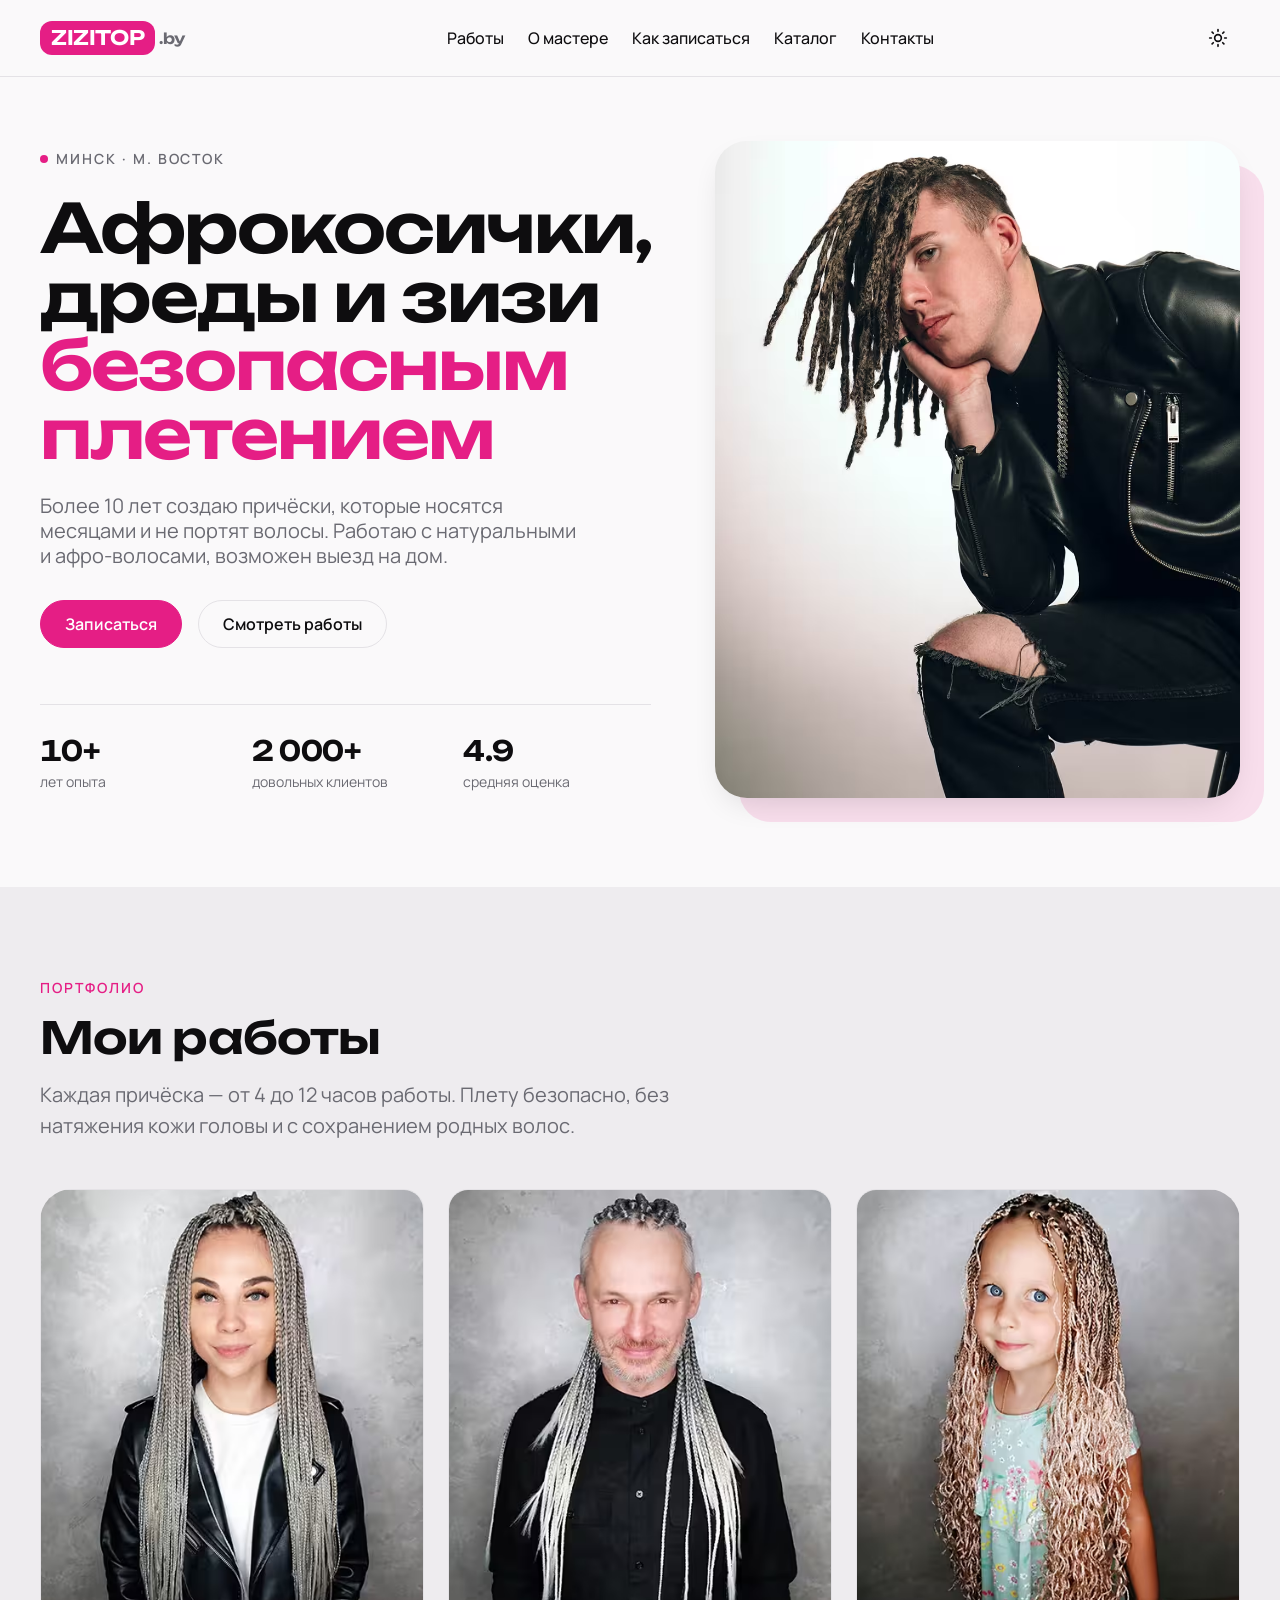
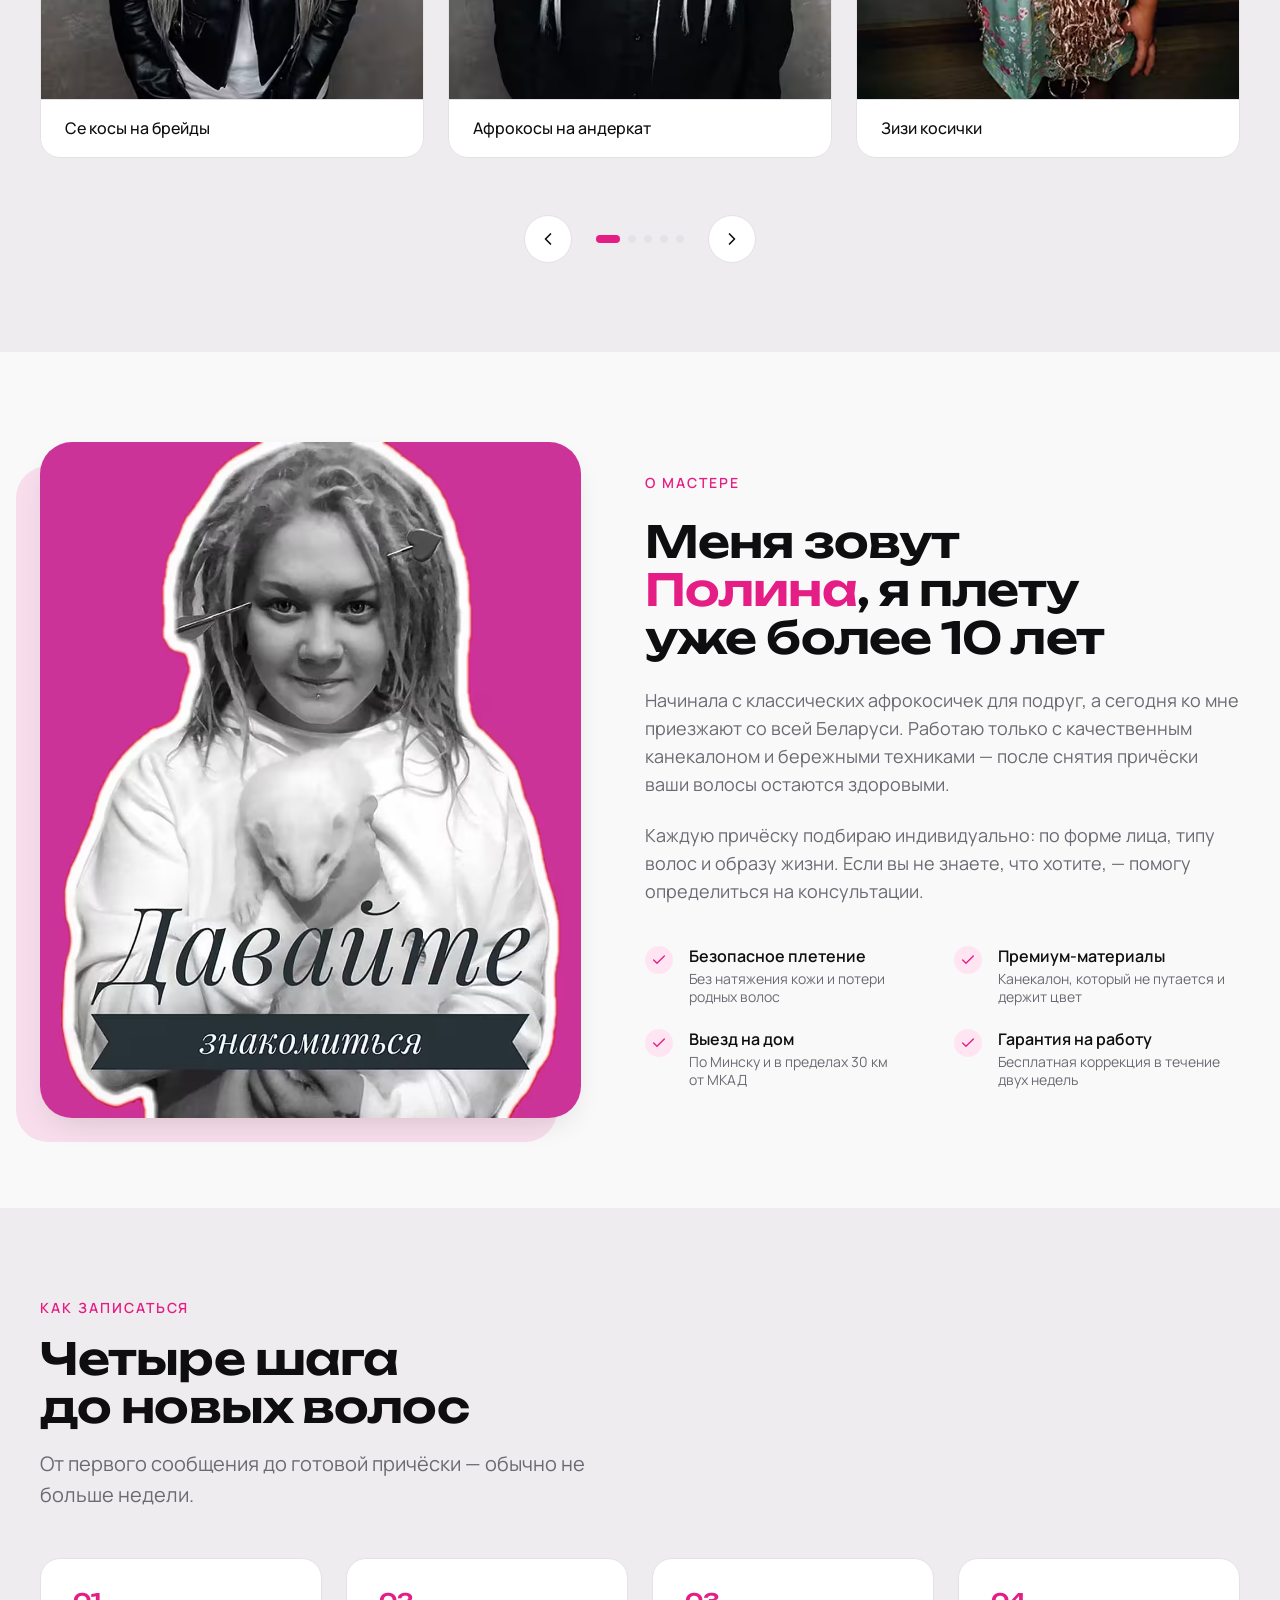
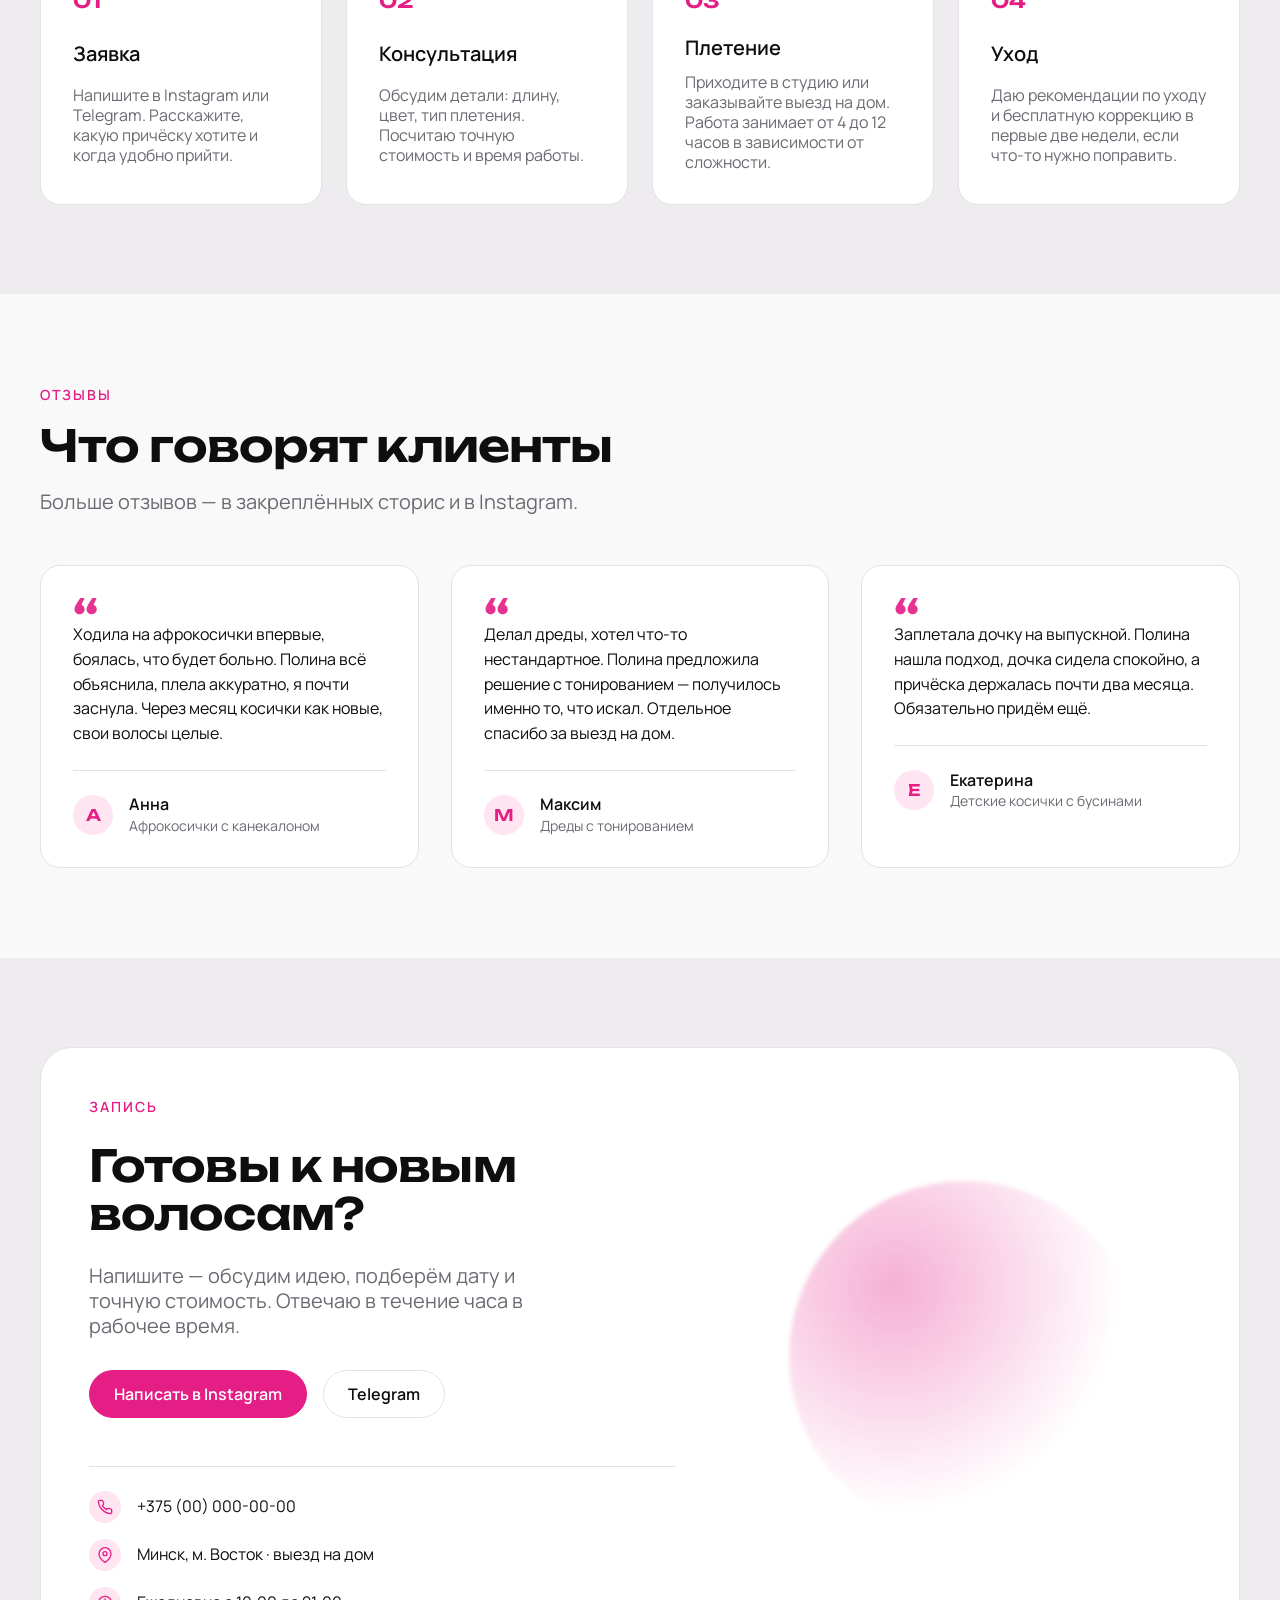
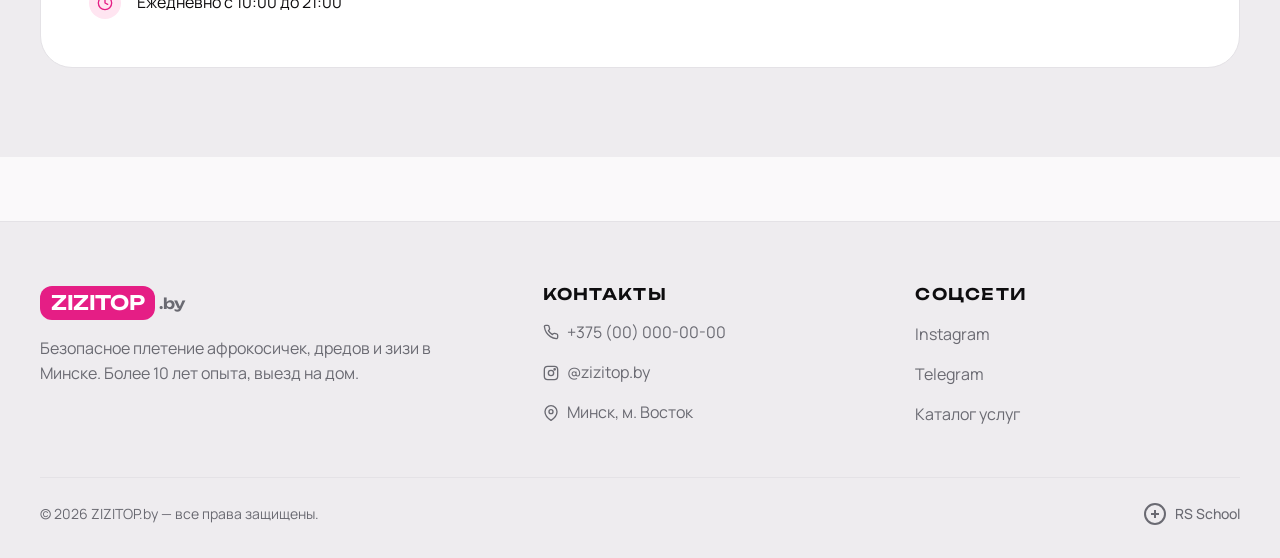
==== commit 6a44a3ed: "fix: connect fonts.css and correct favicon and footer markup" ====
--- a/index.html
+++ b/index.html
@@ -6,7 +6,7 @@
     <meta name="viewport" content="width=device-width, initial-scale=1.0">
     <title>ZIZITOP — афрокосички и дреды в Минске</title>
     <link rel="apple-touch-icon" sizes="180x180" href="assets/icons/apple-touch-icon.png">
-    <link rel="icon" type="image/png" sizes="16x16" href="assets/icons/favicon.ico">
+    <link rel="icon" type="image/x-icon" sizes="16x16" href="assets/icons/favicon.ico">
     <link rel="icon" type="image/png" sizes="32x32" href="assets/icons/favicon-32x32.png">
     <link rel="icon" type="image/png" sizes="16x16" href="assets/icons/favicon-16x16.png">
     <!-- Тема до отрисовки, чтобы не было вспышки -->
@@ -19,6 +19,7 @@
     </script>
     <link rel="preload" href="assets/fonts/manrope-400.woff2" as="font" type="font/woff2" crossorigin>
     <link rel="preload" href="assets/fonts/unbounded-600.woff2" as="font" type="font/woff2" crossorigin>
+    <link rel="stylesheet" href="styles/fonts.css">
     <link rel="stylesheet" href="styles/tokens.css">
     <link rel="stylesheet" href="styles/base.css">
     <link rel="stylesheet" href="styles/layout.css">
@@ -159,7 +160,7 @@
       </p>
     </div>
 
-    <div class="slider" data-slider aria-roledescription="карусель" aria-label="Галерея работ">
+    <div class="slider" data-slider role="region" aria-roledescription="карусель" aria-label="Галерея работ">
       <div class="slider__viewport">
         <ul class="slider__track" data-slider-track>
           <li class="slider__slide" data-slide>
@@ -180,7 +181,7 @@
                 <img
                   class="slider__image"
                   src="assets/images/works/work-01-960.jpg"
-                  alt="alt=Длинные классические афрокосички пепельного цвета, работа мастера студии ZIZITOP"
+                  alt="Длинные классические афрокосички пепельного цвета, работа мастера студии ZIZITOP"
                   width="960" height="1280"
                   loading="lazy" decoding="async">
               </picture>
@@ -578,7 +579,7 @@
                 </div>
 
                 <div>
-                    <h3 class="footer__title">Контакты</h3>
+                    <h2 class="footer__title">Контакты</h2>
                     <ul class="footer__list">
                         <li>
                             <a class="footer__link" href="tel:+375000000000">
@@ -617,7 +618,7 @@
                 </div>
 
                 <div>
-                    <h3 class="footer__title">Соцсети</h3>
+                    <h2 class="footer__title">Соцсети</h2>
                     <ul class="footer__list">
                         <li>
                             <a class="footer__link" href="https://instagram.com/zizitop.by" target="_blank"
--- a/styles/fonts.css
+++ b/styles/fonts.css
@@ -0,0 +1,35 @@
+/* ==========================================================================
+   Fonts — self-hosted, woff2
+   ========================================================================== */
+
+@font-face {
+  font-family: "Unbounded";
+  font-style: normal;
+  font-weight: 600;
+  font-display: swap;
+  src: url("../assets/fonts/unbounded-600.woff2") format("woff2");
+}
+
+@font-face {
+  font-family: "Manrope";
+  font-style: normal;
+  font-weight: 400;
+  font-display: swap;
+  src: url("../assets/fonts/manrope-400.woff2") format("woff2");
+}
+
+@font-face {
+  font-family: "Manrope";
+  font-style: normal;
+  font-weight: 500;
+  font-display: swap;
+  src: url("../assets/fonts/manrope-500.woff2") format("woff2");
+}
+
+@font-face {
+  font-family: "Manrope";
+  font-style: normal;
+  font-weight: 600;
+  font-display: swap;
+  src: url("../assets/fonts/manrope-600.woff2") format("woff2");
+}
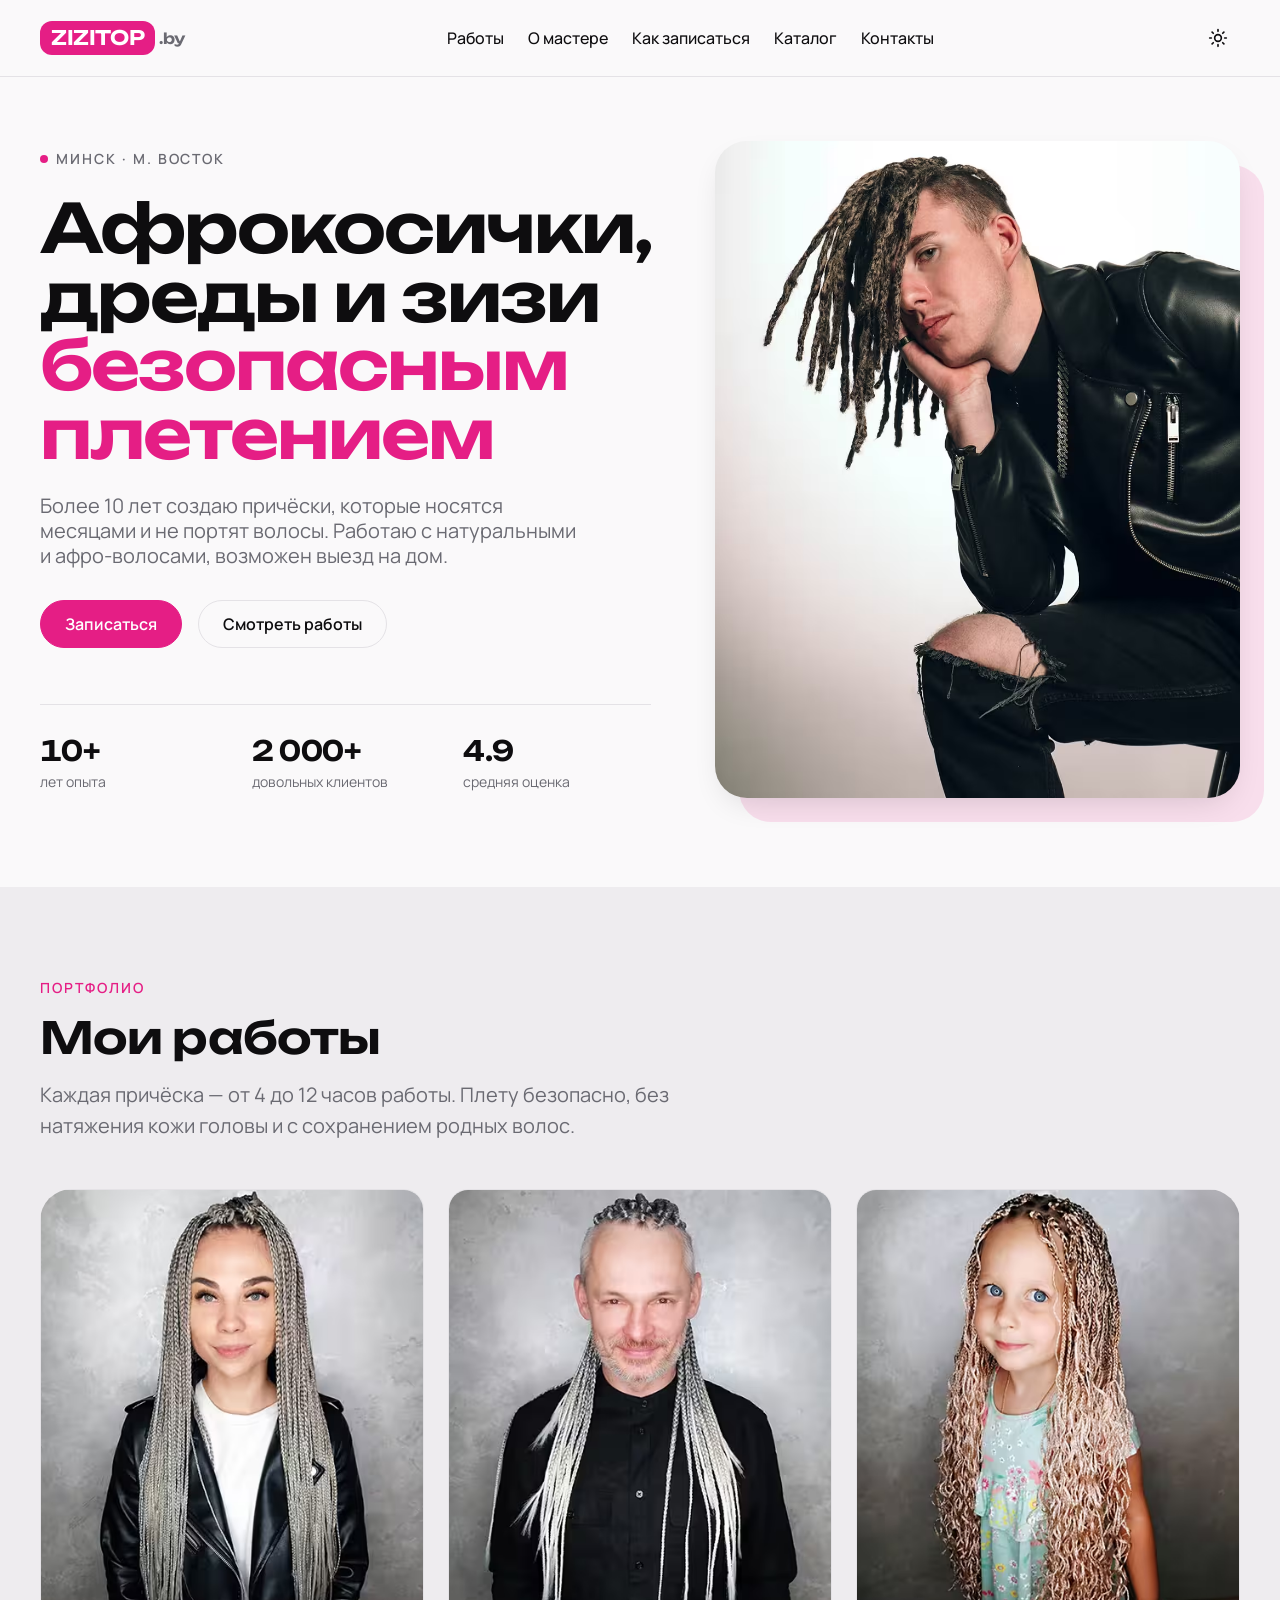
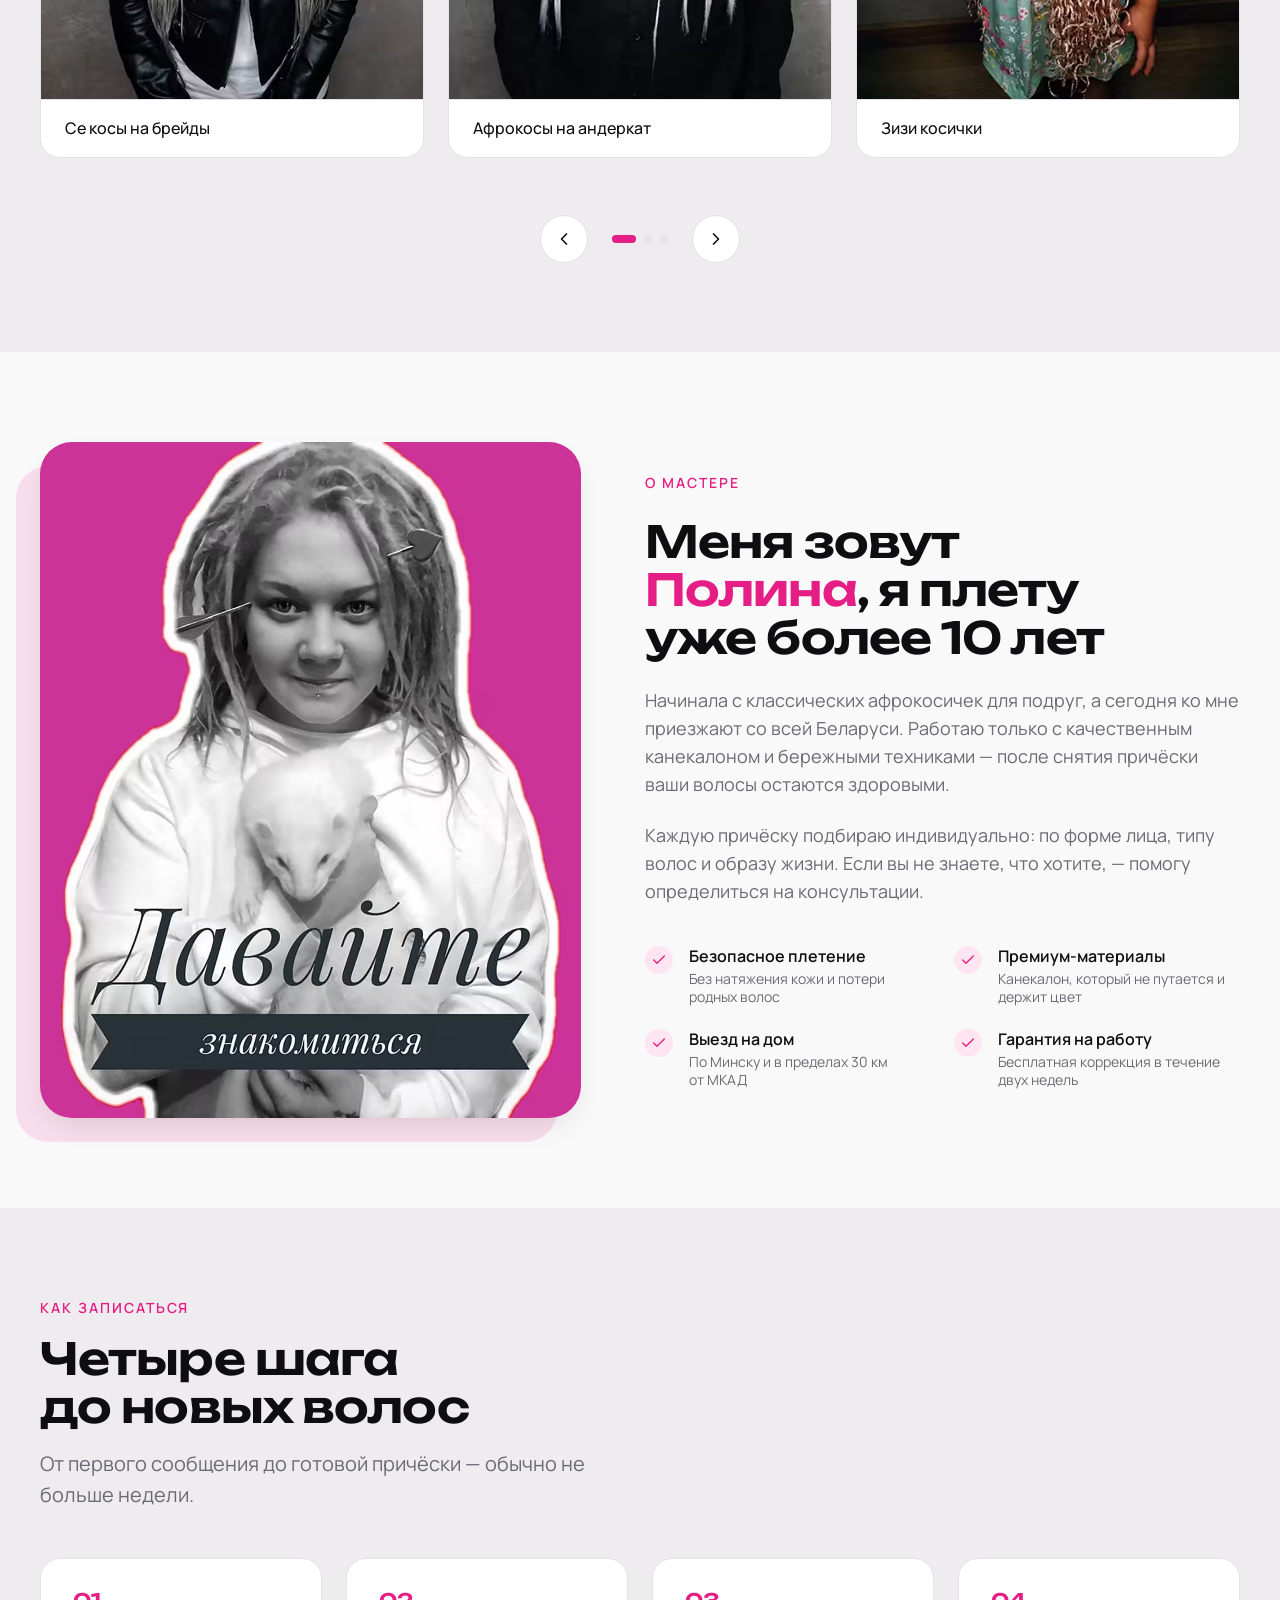
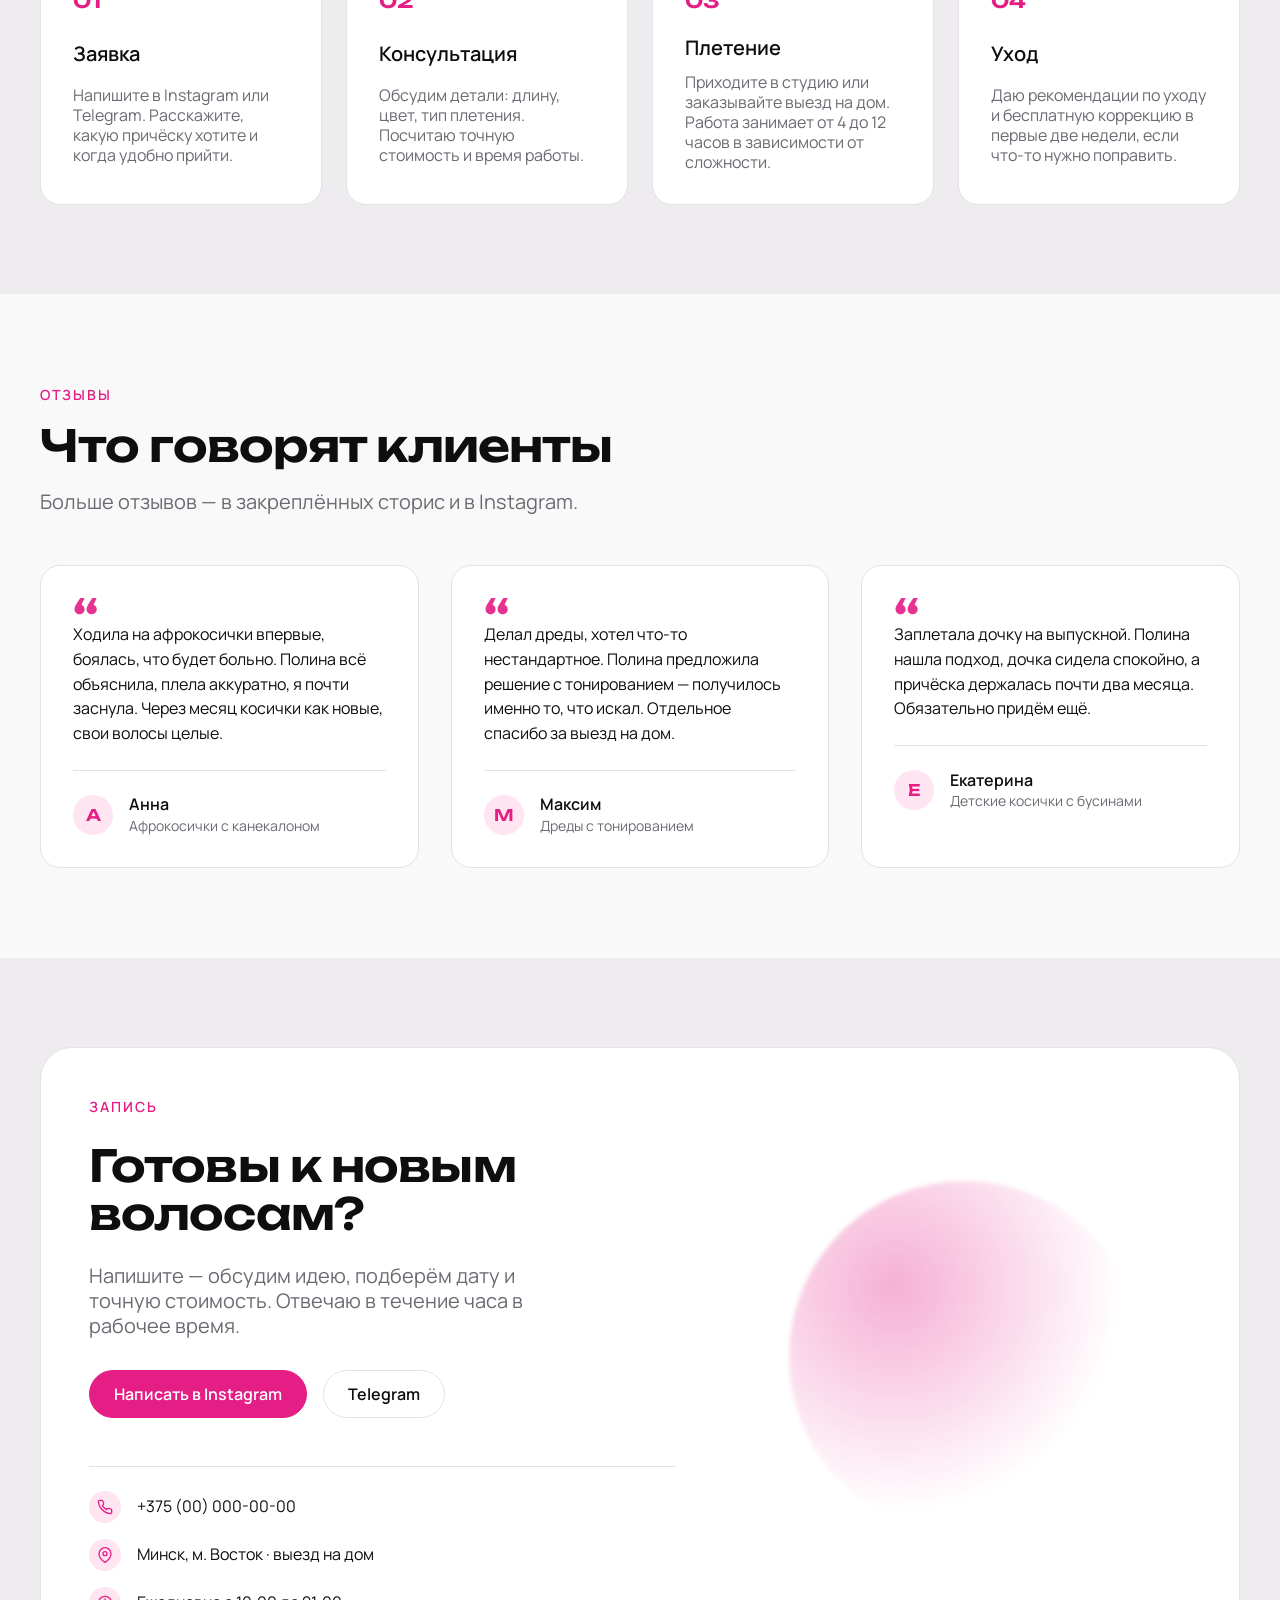
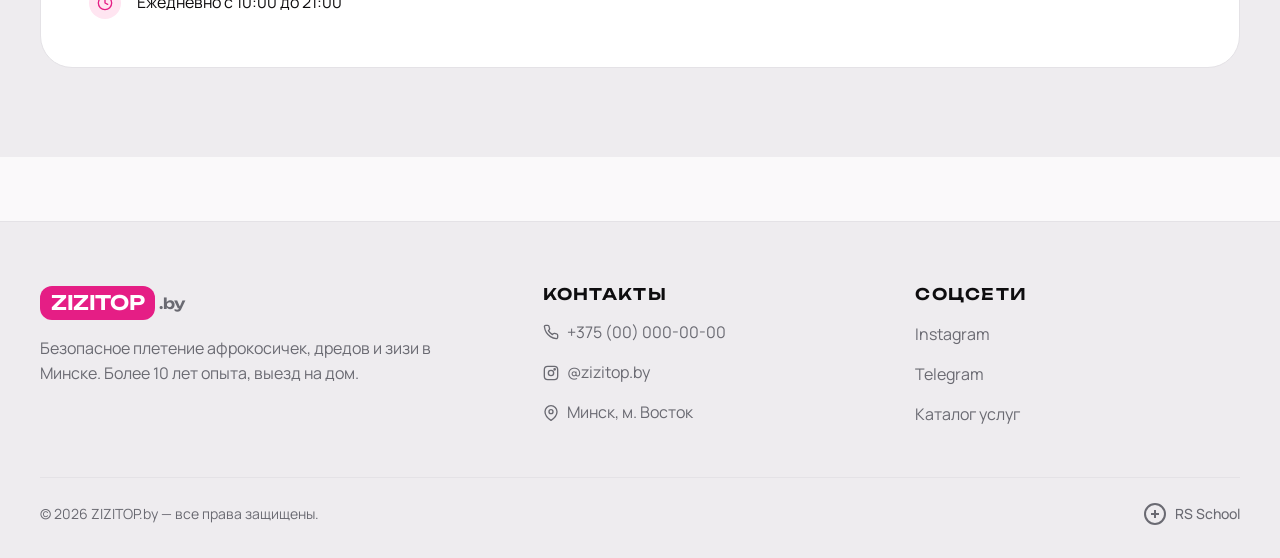
==== commit 462db8cf: "feat: implement works slider with cyclic navigation" ====
--- a/index.html
+++ b/index.html
@@ -2,655 +2,663 @@
 <html lang="ru" data-theme="light">
 
 <head>
-    <meta charset="UTF-8">
-    <meta name="viewport" content="width=device-width, initial-scale=1.0">
-    <title>ZIZITOP — афрокосички и дреды в Минске</title>
-    <link rel="apple-touch-icon" sizes="180x180" href="assets/icons/apple-touch-icon.png">
-    <link rel="icon" type="image/x-icon" sizes="16x16" href="assets/icons/favicon.ico">
-    <link rel="icon" type="image/png" sizes="32x32" href="assets/icons/favicon-32x32.png">
-    <link rel="icon" type="image/png" sizes="16x16" href="assets/icons/favicon-16x16.png">
-    <!-- Тема до отрисовки, чтобы не было вспышки -->
-    <script>
-        (() => {
-            const stored = localStorage.getItem('theme');
-            const prefersDark = matchMedia('(prefers-color-scheme: dark)').matches;
-            document.documentElement.dataset.theme = stored ?? (prefersDark ? 'dark' : 'light');
-        })();
-    </script>
-    <link rel="preload" href="assets/fonts/manrope-400.woff2" as="font" type="font/woff2" crossorigin>
-    <link rel="preload" href="assets/fonts/unbounded-600.woff2" as="font" type="font/woff2" crossorigin>
-    <link rel="stylesheet" href="styles/fonts.css">
-    <link rel="stylesheet" href="styles/tokens.css">
-    <link rel="stylesheet" href="styles/base.css">
-    <link rel="stylesheet" href="styles/layout.css">
-    <link rel="stylesheet" href="styles/components.css">
-    <link rel="stylesheet" href="styles/home.css">
+  <meta charset="UTF-8">
+  <meta name="viewport" content="width=device-width, initial-scale=1.0">
+  <title>ZIZITOP — афрокосички и дреды в Минске</title>
+  <link rel="apple-touch-icon" sizes="180x180" href="assets/icons/apple-touch-icon.png">
+  <link rel="icon" type="image/x-icon" sizes="16x16" href="assets/icons/favicon.ico">
+  <link rel="icon" type="image/png" sizes="32x32" href="assets/icons/favicon-32x32.png">
+  <link rel="icon" type="image/png" sizes="16x16" href="assets/icons/favicon-16x16.png">
+  <!-- Тема до отрисовки, чтобы не было вспышки -->
+  <script>
+    (() => {
+      const stored = localStorage.getItem('theme');
+      const prefersDark = matchMedia('(prefers-color-scheme: dark)').matches;
+      document.documentElement.dataset.theme = stored ?? (prefersDark ? 'dark' : 'light');
+    })();
+  </script>
+  <link rel="preload" href="assets/fonts/manrope-400.woff2" as="font" type="font/woff2" crossorigin>
+  <link rel="preload" href="assets/fonts/unbounded-600.woff2" as="font" type="font/woff2" crossorigin>
+  <link rel="stylesheet" href="styles/fonts.css">
+  <link rel="stylesheet" href="styles/tokens.css">
+  <link rel="stylesheet" href="styles/base.css">
+  <link rel="stylesheet" href="styles/layout.css">
+  <link rel="stylesheet" href="styles/components.css">
+  <link rel="stylesheet" href="styles/home.css">
 </head>
 
 <body>
-    <header class="header">
-        <div class="header__inner container">
-            <a class="logo" href="index.html" aria-label="ZIZITOP — на главную">
-                <span class="logo__mark">ZIZITOP</span>
-                <span class="logo__suffix">.by</span>
-            </a>
-
-            <nav class="nav" aria-label="Основная навигация">
-                <ul class="nav__list">
-                    <li><a class="nav__link" href="index.html#works">Работы</a></li>
-                    <li><a class="nav__link" href="index.html#about">О мастере</a></li>
-                    <li><a class="nav__link" href="index.html#process">Как записаться</a></li>
-                    <li><a class="nav__link" href="catalog.html">Каталог</a></li>
-                    <li><a class="nav__link" href="index.html#contacts">Контакты</a></li>
-                </ul>
-            </nav>
-
-            <div class="header__actions">
-                <button class="icon-btn theme-toggle" type="button" data-theme-toggle aria-pressed="false"
-                    aria-label="Включить тёмную тему">
-                    <svg class="theme-toggle__icon theme-toggle__icon--sun" viewBox="0 0 24 24" fill="none"
-                        stroke="currentColor" stroke-width="2" stroke-linecap="round" stroke-linejoin="round"
-                        aria-hidden="true">
-                        <circle cx="12" cy="12" r="4" />
-                        <path
-                            d="M12 2v2M12 20v2M4.93 4.93l1.41 1.41M17.66 17.66l1.41 1.41M2 12h2M20 12h2M4.93 19.07l1.41-1.41M17.66 6.34l1.41-1.41" />
-                    </svg>
-                    <svg class="theme-toggle__icon theme-toggle__icon--moon" viewBox="0 0 24 24" fill="none"
-                        stroke="currentColor" stroke-width="2" stroke-linecap="round" stroke-linejoin="round"
-                        aria-hidden="true">
-                        <path d="M21 12.79A9 9 0 1 1 11.21 3 7 7 0 0 0 21 12.79z" />
-                    </svg>
-                </button>
-
-                <button class="icon-btn burger" type="button" data-burger aria-expanded="false"
-                    aria-controls="mobile-menu" aria-label="Открыть меню">
-                    <span class="burger__box" aria-hidden="true">
-                        <span class="burger__line"></span>
-                        <span class="burger__line"></span>
-                        <span class="burger__line"></span>
-                    </span>
-                </button>
+  <header class="header">
+    <div class="header__inner container">
+      <a class="logo" href="index.html" aria-label="ZIZITOP — на главную">
+        <span class="logo__mark">ZIZITOP</span>
+        <span class="logo__suffix">.by</span>
+      </a>
+
+      <nav class="nav" aria-label="Основная навигация">
+        <ul class="nav__list">
+          <li><a class="nav__link" href="index.html#works">Работы</a></li>
+          <li><a class="nav__link" href="index.html#about">О мастере</a></li>
+          <li><a class="nav__link" href="index.html#process">Как записаться</a></li>
+          <li><a class="nav__link" href="catalog.html">Каталог</a></li>
+          <li><a class="nav__link" href="index.html#contacts">Контакты</a></li>
+        </ul>
+      </nav>
+
+      <div class="header__actions">
+        <button class="icon-btn theme-toggle" type="button" data-theme-toggle aria-pressed="false"
+          aria-label="Включить тёмную тему">
+          <svg class="theme-toggle__icon theme-toggle__icon--sun" viewBox="0 0 24 24" fill="none" stroke="currentColor"
+            stroke-width="2" stroke-linecap="round" stroke-linejoin="round" aria-hidden="true">
+            <circle cx="12" cy="12" r="4" />
+            <path
+              d="M12 2v2M12 20v2M4.93 4.93l1.41 1.41M17.66 17.66l1.41 1.41M2 12h2M20 12h2M4.93 19.07l1.41-1.41M17.66 6.34l1.41-1.41" />
+          </svg>
+          <svg class="theme-toggle__icon theme-toggle__icon--moon" viewBox="0 0 24 24" fill="none" stroke="currentColor"
+            stroke-width="2" stroke-linecap="round" stroke-linejoin="round" aria-hidden="true">
+            <path d="M21 12.79A9 9 0 1 1 11.21 3 7 7 0 0 0 21 12.79z" />
+          </svg>
+        </button>
+
+        <button class="icon-btn burger" type="button" data-burger aria-expanded="false" aria-controls="mobile-menu"
+          aria-label="Открыть меню">
+          <span class="burger__box" aria-hidden="true">
+            <span class="burger__line"></span>
+            <span class="burger__line"></span>
+            <span class="burger__line"></span>
+          </span>
+        </button>
+      </div>
+    </div>
+  </header>
+    <div class="mobile-menu" id="mobile-menu" data-mobile-menu aria-hidden="true">
+      <nav class="mobile-menu__nav" aria-label="Мобильная навигация">
+        <ul class="mobile-menu__list">
+          <li><a class="mobile-menu__link" href="index.html#works">Работы</a></li>
+          <li><a class="mobile-menu__link" href="index.html#about">О мастере</a></li>
+          <li><a class="mobile-menu__link" href="index.html#process">Как записаться</a></li>
+          <li><a class="mobile-menu__link" href="catalog.html">Каталог</a></li>
+          <li><a class="mobile-menu__link" href="index.html#contacts">Контакты</a></li>
+        </ul>
+      </nav>
+    </div>
+  <main id="main">
+
+    <!-- Секция 1: HERO -->
+    <section class="hero" id="hero" aria-labelledby="hero-title">
+      <div class="hero__inner container">
+
+        <div class="hero__content">
+          <p class="hero__eyebrow">
+            <span class="hero__dot" aria-hidden="true"></span>
+            Минск · м. Восток
+          </p>
+
+          <h1 class="hero__title" id="hero-title">
+            Афрокосички, дреды и зизи
+            <span class="hero__title-accent">безопасным плетением</span>
+          </h1>
+
+          <p class="hero__lead">
+            Более 10 лет создаю причёски, которые носятся месяцами и не портят
+            волосы. Работаю с натуральными и афро-волосами, возможен выезд на дом.
+          </p>
+
+          <div class="hero__actions">
+            <a class="btn btn--primary" href="#contacts">Записаться</a>
+            <a class="btn btn--ghost" href="#works">Смотреть работы</a>
+          </div>
+
+          <dl class="hero__stats">
+            <div class="hero__stat">
+              <dt class="hero__stat-value">10+</dt>
+              <dd class="hero__stat-label">лет опыта</dd>
             </div>
-        </div>
-    </header>
-
-    <main id="main">
-
-        <!-- Секция 1: HERO -->
-        <section class="hero" id="hero" aria-labelledby="hero-title">
-            <div class="hero__inner container">
-
-                <div class="hero__content">
-                    <p class="hero__eyebrow">
-                        <span class="hero__dot" aria-hidden="true"></span>
-                        Минск · м. Восток
-                    </p>
-
-                    <h1 class="hero__title" id="hero-title">
-                        Афрокосички, дреды и зизи
-                        <span class="hero__title-accent">безопасным плетением</span>
-                    </h1>
-
-                    <p class="hero__lead">
-                        Более 10 лет создаю причёски, которые носятся месяцами и не портят
-                        волосы. Работаю с натуральными и афро-волосами, возможен выезд на дом.
-                    </p>
-
-                    <div class="hero__actions">
-                        <a class="btn btn--primary" href="#contacts">Записаться</a>
-                        <a class="btn btn--ghost" href="#works">Смотреть работы</a>
-                    </div>
-
-                    <dl class="hero__stats">
-                        <div class="hero__stat">
-                            <dt class="hero__stat-value">10+</dt>
-                            <dd class="hero__stat-label">лет опыта</dd>
-                        </div>
-                        <div class="hero__stat">
-                            <dt class="hero__stat-value">2 000+</dt>
-                            <dd class="hero__stat-label">довольных клиентов</dd>
-                        </div>
-                        <div class="hero__stat">
-                            <dt class="hero__stat-value">4.9</dt>
-                            <dd class="hero__stat-label">средняя оценка</dd>
-                        </div>
-                    </dl>
-                </div>
-
-                <div class="hero__media">
-                    <!-- Фото для светлой темы -->
-                    <picture class="hero__picture hero__picture--light">
-                        <source type="image/avif" srcset="assets/images/hero/hero-light-480.avif 480w,
+            <div class="hero__stat">
+              <dt class="hero__stat-value">2 000+</dt>
+              <dd class="hero__stat-label">довольных клиентов</dd>
+            </div>
+            <div class="hero__stat">
+              <dt class="hero__stat-value">4.9</dt>
+              <dd class="hero__stat-label">средняя оценка</dd>
+            </div>
+          </dl>
+        </div>
+
+        <div class="hero__media">
+          <!-- Фото для светлой темы -->
+          <picture class="hero__picture hero__picture--light">
+            <source type="image/avif" srcset="assets/images/hero/hero-light-480.avif 480w,
               assets/images/hero/hero-light-960.avif 960w,
               assets/images/hero/hero-light-1440.avif 1440w" sizes="(max-width: 48em) 100vw, 42vw">
-                        <source type="image/webp" srcset="assets/images/hero/hero-light-480.webp 480w,
+            <source type="image/webp" srcset="assets/images/hero/hero-light-480.webp 480w,
               assets/images/hero/hero-light-960.webp 960w,
               assets/images/hero/hero-light-1440.webp 1440w" sizes="(max-width: 48em) 100vw, 42vw">
-                        <img class="hero__image" src="assets/images/hero/hero-light-960.jpg"
-                            alt="Дреды в серо-белой гамме, авторская работа ZIZITOP" width="960" height="1200"
-                            loading="eager" fetchpriority="high" decoding="async">
-                    </picture>
-
-                    <!-- Фото для тёмной темы -->
-                    <picture class="hero__picture hero__picture--dark">
-                        <source type="image/avif" srcset="assets/images/hero/hero-dark-480.avif 480w,
+            <img class="hero__image" src="assets/images/hero/hero-light-960.jpg"
+              alt="Дреды в серо-белой гамме, авторская работа ZIZITOP" width="960" height="1200" loading="eager"
+              fetchpriority="high" decoding="async">
+          </picture>
+
+          <!-- Фото для тёмной темы -->
+          <picture class="hero__picture hero__picture--dark">
+            <source type="image/avif" srcset="assets/images/hero/hero-dark-480.avif 480w,
               assets/images/hero/hero-dark-960.avif 960w,
               assets/images/hero/hero-dark-1440.avif 1440w" sizes="(max-width: 48em) 100vw, 42vw">
-                        <source type="image/webp" srcset="assets/images/hero/hero-dark-480.webp 480w,
+            <source type="image/webp" srcset="assets/images/hero/hero-dark-480.webp 480w,
               assets/images/hero/hero-dark-960.webp 960w,
               assets/images/hero/hero-dark-1440.webp 1440w" sizes="(max-width: 48em) 100vw, 42vw">
-                        <img class="hero__image" src="assets/images/hero/hero-dark-960.jpg"
-                            alt="Дреды с зелёным канекалоном, авторская работа ZIZITOP" width="960" height="1200"
-                            loading="lazy" decoding="async">
-                    </picture>
-                </div>
-
-            </div>
-        </section>
-
-<!-- Секция 2: РАБОТЫ (слайдер) -->
-<section class="section section--muted" id="works" aria-labelledby="works-title">
-  <div class="container">
-    <div class="section__head">
-      <p class="section__eyebrow">Портфолио</p>
-      <h2 class="section__title" id="works-title">Мои работы</h2>
-      <p class="section__lead">
-        Каждая причёска — от 4 до 12 часов работы. Плету безопасно, без натяжения
-        кожи головы и с сохранением родных волос.
-      </p>
-    </div>
-
-    <div class="slider" data-slider role="region" aria-roledescription="карусель" aria-label="Галерея работ">
-      <div class="slider__viewport">
-        <ul class="slider__track" data-slider-track>
-          <li class="slider__slide" data-slide>
-            <figure class="slider__figure">
-              <picture>
-                <source
-                  type="image/avif"
-                  srcset="assets/images/works/work-01-480.avif 480w,
+            <img class="hero__image" src="assets/images/hero/hero-dark-960.jpg"
+              alt="Дреды с зелёным канекалоном, авторская работа ZIZITOP" width="960" height="1200" loading="lazy"
+              decoding="async">
+          </picture>
+        </div>
+
+      </div>
+    </section>
+
+    <!-- Секция 2: РАБОТЫ (слайдер) -->
+    <section class="section section--muted" id="works" aria-labelledby="works-title">
+      <div class="container">
+        <div class="section__head">
+          <p class="section__eyebrow">Портфолио</p>
+          <h2 class="section__title" id="works-title">Мои работы</h2>
+          <p class="section__lead">
+            Каждая причёска — от 4 до 12 часов работы. Плету безопасно, без натяжения
+            кожи головы и с сохранением родных волос.
+          </p>
+        </div>
+
+        <div class="slider" data-slider role="region" aria-roledescription="карусель" aria-label="Галерея работ">
+          <div class="slider__viewport">
+            <ul class="slider__track" data-slider-track>
+              <li class="slider__slide" data-slide>
+                <figure class="slider__figure">
+                  <picture>
+                    <source type="image/avif" srcset="assets/images/works/work-01-480.avif 480w,
                           assets/images/works/work-01-960.avif 960w,
                           assets/images/works/work-01-1440.avif 1440w"
-                  sizes="(max-width: 48em) 90vw, (max-width: 64em) 45vw, 30vw">
-                <source
-                  type="image/webp"
-                  srcset="assets/images/works/work-01-480.webp 480w,
+                      sizes="(max-width: 48em) 90vw, (max-width: 64em) 45vw, 30vw">
+                    <source type="image/webp" srcset="assets/images/works/work-01-480.webp 480w,
                           assets/images/works/work-01-960.webp 960w,
                           assets/images/works/work-01-1440.webp 1440w"
-                  sizes="(max-width: 48em) 90vw, (max-width: 64em) 45vw, 30vw">
-                <img
-                  class="slider__image"
-                  src="assets/images/works/work-01-960.jpg"
-                  alt="Длинные классические афрокосички пепельного цвета, работа мастера студии ZIZITOP"
-                  width="960" height="1280"
-                  loading="lazy" decoding="async">
-              </picture>
-              <figcaption class="slider__caption">Се косы на брейды</figcaption>
-            </figure>
+                      sizes="(max-width: 48em) 90vw, (max-width: 64em) 45vw, 30vw">
+                    <img class="slider__image" src="assets/images/works/work-01-960.jpg"
+                      alt="Длинные классические афрокосички пепельного цвета, работа мастера студии ZIZITOP" width="960"
+                      height="1280" loading="lazy" decoding="async">
+                  </picture>
+                  <figcaption class="slider__caption">Се косы на брейды</figcaption>
+                </figure>
+              </li>
+
+              <li class="slider__slide" data-slide>
+                <figure class="slider__figure">
+                  <picture>
+                    <source type="image/avif"
+                      srcset="assets/images/works/work-02-480.avif 480w, assets/images/works/work-02-960.avif 960w, assets/images/works/work-02-1440.avif 1440w"
+                      sizes="(max-width: 48em) 90vw, (max-width: 64em) 45vw, 30vw">
+                    <source type="image/webp"
+                      srcset="assets/images/works/work-02-480.webp 480w, assets/images/works/work-02-960.webp 960w, assets/images/works/work-02-1440.webp 1440w"
+                      sizes="(max-width: 48em) 90vw, (max-width: 64em) 45vw, 30vw">
+                    <img class="slider__image" src="assets/images/works/work-02-960.jpg"
+                      alt="Мужские афрокосы с канекалоном серого и пепельного оттенка, стильная мужская прическа"
+                      width="960" height="1280" loading="lazy" decoding="async">
+                  </picture>
+                  <figcaption class="slider__caption">Афрокосы на андеркат</figcaption>
+                </figure>
+              </li>
+
+              <li class="slider__slide" data-slide>
+                <figure class="slider__figure">
+                  <picture>
+                    <source type="image/avif"
+                      srcset="assets/images/works/work-03-480.avif 480w, assets/images/works/work-03-960.avif 960w, assets/images/works/work-03-1440.avif 1440w"
+                      sizes="(max-width: 48em) 90vw, (max-width: 64em) 45vw, 30vw">
+                    <source type="image/webp"
+                      srcset="assets/images/works/work-03-480.webp 480w, assets/images/works/work-03-960.webp 960w, assets/images/works/work-03-1440.webp 1440w"
+                      sizes="(max-width: 48em) 90vw, (max-width: 64em) 45vw, 30vw">
+                    <img class="slider__image" src="assets/images/works/work-03-960.jpg"
+                      alt="Безопасные детские афрокудри и брейды светло-русого цвета для девочек" width="960"
+                      height="1280" loading="lazy" decoding="async">
+                  </picture>
+                  <figcaption class="slider__caption">Зизи косички</figcaption>
+                </figure>
+              </li>
+
+              <li class="slider__slide" data-slide>
+                <figure class="slider__figure">
+                  <picture>
+                    <source type="image/avif"
+                      srcset="assets/images/works/work-04-480.avif 480w, assets/images/works/work-04-960.avif 960w, assets/images/works/work-04-1440.avif 1440w"
+                      sizes="(max-width: 48em) 90vw, (max-width: 64em) 45vw, 30vw">
+                    <source type="image/webp"
+                      srcset="assets/images/works/work-04-480.webp 480w, assets/images/works/work-04-960.webp 960w, assets/images/works/work-04-1440.webp 1440w"
+                      sizes="(max-width: 48em) 90vw, (max-width: 64em) 45vw, 30vw">
+                    <img class="slider__image" src="assets/images/works/work-04-960.jpg"
+                      alt="Яркие текстурные де-дреды с переходом цвета из красного в желтый омбре" width="960"
+                      height="1280" loading="lazy" decoding="async">
+                  </picture>
+                  <figcaption class="slider__caption">Де дреды</figcaption>
+                </figure>
+              </li>
+
+              <li class="slider__slide" data-slide>
+                <figure class="slider__figure">
+                  <picture>
+                    <source type="image/avif"
+                      srcset="assets/images/works/work-05-480.avif 480w, assets/images/works/work-05-960.avif 960w, assets/images/works/work-05-1440.avif 1440w"
+                      sizes="(max-width: 48em) 90vw, (max-width: 64em) 45vw, 30vw">
+                    <source type="image/webp"
+                      srcset="assets/images/works/work-05-480.webp 480w, assets/images/works/work-05-960.webp 960w, assets/images/works/work-05-1440.webp 1440w"
+                      sizes="(max-width: 48em) 90vw, (max-width: 64em) 45vw, 30vw">
+                    <img class="slider__image" src="assets/images/works/work-05-960.jpg"
+                      alt="Классические натуральные дреды русого оттенка на длинные волосы с татуировками" width="960"
+                      height="1280" loading="lazy" decoding="async">
+                  </picture>
+                  <figcaption class="slider__caption">Натуральные дреды с удлинением канекалоном</figcaption>
+                </figure>
+              </li>
+            </ul>
+          </div>
+
+          <div class="slider__controls">
+            <button class="slider__arrow" type="button" data-slider-prev aria-label="Предыдущий слайд">
+              <svg viewBox="0 0 24 24" fill="none" stroke="currentColor" stroke-width="2" stroke-linecap="round"
+                stroke-linejoin="round" aria-hidden="true">
+                <path d="M15 18l-6-6 6-6" />
+              </svg>
+            </button>
+
+            <ul class="slider__dots" data-slider-dots aria-label="Навигация по слайдам">
+              <li><button class="slider__dot is-active" type="button" data-slider-dot="0" aria-label="Слайд 1"
+                  aria-current="true"></button></li>
+              <li><button class="slider__dot" type="button" data-slider-dot="1" aria-label="Слайд 2"></button></li>
+              <li><button class="slider__dot" type="button" data-slider-dot="2" aria-label="Слайд 3"></button></li>
+              <li><button class="slider__dot" type="button" data-slider-dot="3" aria-label="Слайд 4"></button></li>
+              <li><button class="slider__dot" type="button" data-slider-dot="4" aria-label="Слайд 5"></button></li>
+            </ul>
+
+            <button class="slider__arrow" type="button" data-slider-next aria-label="Следующий слайд">
+              <svg viewBox="0 0 24 24" fill="none" stroke="currentColor" stroke-width="2" stroke-linecap="round"
+                stroke-linejoin="round" aria-hidden="true">
+                <path d="M9 18l6-6-6-6" />
+              </svg>
+            </button>
+          </div>
+        </div>
+      </div>
+    </section>
+
+    <!-- Секция 3: О МАСТЕРЕ -->
+    <section class="section" id="about" aria-labelledby="about-title">
+      <div class="container">
+        <div class="about">
+
+          <div class="about__media">
+            <picture>
+              <source type="image/avif" srcset="assets/images/about/about-480.avif 480w,
+                    assets/images/about/about-960.avif 960w,
+                    assets/images/about/about-1440.avif 1440w" sizes="(max-width: 48em) 100vw, 45vw">
+              <source type="image/webp" srcset="assets/images/about/about-480.webp 480w,
+                    assets/images/about/about-960.webp 960w,
+                    assets/images/about/about-1440.webp 1440w" sizes="(max-width: 48em) 100vw, 45vw">
+              <img class="about__image" src="assets/images/about/about-960.jpg"
+                alt="Мастер ZIZITOP в процессе плетения афрокосичек" width="960" height="1200" loading="lazy"
+                decoding="async">
+            </picture>
+          </div>
+
+          <div class="about__content">
+            <p class="section__eyebrow">О мастере</p>
+            <h2 class="section__title" id="about-title">
+              Меня зовут <span class="about__accent">Полина</span>, я плету уже более 10 лет
+            </h2>
+
+            <p class="about__text">
+              Начинала с классических афрокосичек для подруг, а сегодня ко мне
+              приезжают со всей Беларуси. Работаю только с качественным канекалоном
+              и бережными техниками — после снятия причёски ваши волосы остаются
+              здоровыми.
+            </p>
+
+            <p class="about__text">
+              Каждую причёску подбираю индивидуально: по форме лица, типу волос
+              и образу жизни. Если вы не знаете, что хотите, — помогу определиться
+              на консультации.
+            </p>
+
+            <ul class="about__features">
+              <li class="about__feature">
+                <span class="about__feature-icon" aria-hidden="true">
+                  <svg viewBox="0 0 24 24" fill="none" stroke="currentColor" stroke-width="2" stroke-linecap="round"
+                    stroke-linejoin="round">
+                    <path d="M20 6L9 17l-5-5" />
+                  </svg>
+                </span>
+                <div>
+                  <h3 class="about__feature-title">Безопасное плетение</h3>
+                  <p class="about__feature-text">Без натяжения кожи и потери родных волос</p>
+                </div>
+              </li>
+
+              <li class="about__feature">
+                <span class="about__feature-icon" aria-hidden="true">
+                  <svg viewBox="0 0 24 24" fill="none" stroke="currentColor" stroke-width="2" stroke-linecap="round"
+                    stroke-linejoin="round">
+                    <path d="M20 6L9 17l-5-5" />
+                  </svg>
+                </span>
+                <div>
+                  <h3 class="about__feature-title">Премиум-материалы</h3>
+                  <p class="about__feature-text">Канекалон, который не путается и держит цвет</p>
+                </div>
+              </li>
+
+              <li class="about__feature">
+                <span class="about__feature-icon" aria-hidden="true">
+                  <svg viewBox="0 0 24 24" fill="none" stroke="currentColor" stroke-width="2" stroke-linecap="round"
+                    stroke-linejoin="round">
+                    <path d="M20 6L9 17l-5-5" />
+                  </svg>
+                </span>
+                <div>
+                  <h3 class="about__feature-title">Выезд на дом</h3>
+                  <p class="about__feature-text">По Минску и в пределах 30 км от МКАД</p>
+                </div>
+              </li>
+
+              <li class="about__feature">
+                <span class="about__feature-icon" aria-hidden="true">
+                  <svg viewBox="0 0 24 24" fill="none" stroke="currentColor" stroke-width="2" stroke-linecap="round"
+                    stroke-linejoin="round">
+                    <path d="M20 6L9 17l-5-5" />
+                  </svg>
+                </span>
+                <div>
+                  <h3 class="about__feature-title">Гарантия на работу</h3>
+                  <p class="about__feature-text">Бесплатная коррекция в течение двух недель</p>
+                </div>
+              </li>
+            </ul>
+          </div>
+
+        </div>
+      </div>
+    </section>
+
+    <!-- Секция 4: ПРОЦЕСС -->
+    <section class="section section--muted" id="process" aria-labelledby="process-title">
+      <div class="container">
+        <div class="section__head">
+          <p class="section__eyebrow">Как записаться</p>
+          <h2 class="section__title" id="process-title">Четыре шага до новых волос</h2>
+          <p class="section__lead">
+            От первого сообщения до готовой причёски — обычно не больше недели.
+          </p>
+        </div>
+
+        <ol class="process">
+          <li class="process__step">
+            <span class="process__number" aria-hidden="true">01</span>
+            <h3 class="process__title">Заявка</h3>
+            <p class="process__text">
+              Напишите в Instagram или Telegram. Расскажите, какую причёску хотите
+              и когда удобно прийти.
+            </p>
           </li>
 
-          <li class="slider__slide" data-slide>
-            <figure class="slider__figure">
-              <picture>
-                <source type="image/avif" srcset="assets/images/works/work-02-480.avif 480w, assets/images/works/work-02-960.avif 960w, assets/images/works/work-02-1440.avif 1440w" sizes="(max-width: 48em) 90vw, (max-width: 64em) 45vw, 30vw">
-                <source type="image/webp" srcset="assets/images/works/work-02-480.webp 480w, assets/images/works/work-02-960.webp 960w, assets/images/works/work-02-1440.webp 1440w" sizes="(max-width: 48em) 90vw, (max-width: 64em) 45vw, 30vw">
-                <img class="slider__image" src="assets/images/works/work-02-960.jpg" alt="Мужские афрокосы с канекалоном серого и пепельного оттенка, стильная мужская прическа" width="960" height="1280" loading="lazy" decoding="async">
-              </picture>
-              <figcaption class="slider__caption">Афрокосы на андеркат</figcaption>
-            </figure>
+          <li class="process__step">
+            <span class="process__number" aria-hidden="true">02</span>
+            <h3 class="process__title">Консультация</h3>
+            <p class="process__text">
+              Обсудим детали: длину, цвет, тип плетения. Посчитаю точную стоимость
+              и время работы.
+            </p>
           </li>
 
-          <li class="slider__slide" data-slide>
-            <figure class="slider__figure">
-              <picture>
-                <source type="image/avif" srcset="assets/images/works/work-03-480.avif 480w, assets/images/works/work-03-960.avif 960w, assets/images/works/work-03-1440.avif 1440w" sizes="(max-width: 48em) 90vw, (max-width: 64em) 45vw, 30vw">
-                <source type="image/webp" srcset="assets/images/works/work-03-480.webp 480w, assets/images/works/work-03-960.webp 960w, assets/images/works/work-03-1440.webp 1440w" sizes="(max-width: 48em) 90vw, (max-width: 64em) 45vw, 30vw">
-                <img class="slider__image" src="assets/images/works/work-03-960.jpg" alt="Безопасные детские афрокудри и брейды светло-русого цвета для девочек" width="960" height="1280" loading="lazy" decoding="async">
-              </picture>
-              <figcaption class="slider__caption">Зизи косички</figcaption>
-            </figure>
+          <li class="process__step">
+            <span class="process__number" aria-hidden="true">03</span>
+            <h3 class="process__title">Плетение</h3>
+            <p class="process__text">
+              Приходите в студию или заказывайте выезд на дом. Работа занимает
+              от 4 до 12 часов в зависимости от сложности.
+            </p>
           </li>
 
-          <li class="slider__slide" data-slide>
-            <figure class="slider__figure">
-              <picture>
-                <source type="image/avif" srcset="assets/images/works/work-04-480.avif 480w, assets/images/works/work-04-960.avif 960w, assets/images/works/work-04-1440.avif 1440w" sizes="(max-width: 48em) 90vw, (max-width: 64em) 45vw, 30vw">
-                <source type="image/webp" srcset="assets/images/works/work-04-480.webp 480w, assets/images/works/work-04-960.webp 960w, assets/images/works/work-04-1440.webp 1440w" sizes="(max-width: 48em) 90vw, (max-width: 64em) 45vw, 30vw">
-                <img class="slider__image" src="assets/images/works/work-04-960.jpg" alt="Яркие текстурные де-дреды с переходом цвета из красного в желтый омбре" width="960" height="1280" loading="lazy" decoding="async">
-              </picture>
-              <figcaption class="slider__caption">Де дреды</figcaption>
-            </figure>
+          <li class="process__step">
+            <span class="process__number" aria-hidden="true">04</span>
+            <h3 class="process__title">Уход</h3>
+            <p class="process__text">
+              Даю рекомендации по уходу и бесплатную коррекцию в первые две недели,
+              если что-то нужно поправить.
+            </p>
           </li>
-
-          <li class="slider__slide" data-slide>
-            <figure class="slider__figure">
-              <picture>
-                <source type="image/avif" srcset="assets/images/works/work-05-480.avif 480w, assets/images/works/work-05-960.avif 960w, assets/images/works/work-05-1440.avif 1440w" sizes="(max-width: 48em) 90vw, (max-width: 64em) 45vw, 30vw">
-                <source type="image/webp" srcset="assets/images/works/work-05-480.webp 480w, assets/images/works/work-05-960.webp 960w, assets/images/works/work-05-1440.webp 1440w" sizes="(max-width: 48em) 90vw, (max-width: 64em) 45vw, 30vw">
-                <img class="slider__image" src="assets/images/works/work-05-960.jpg" alt="Классические натуральные дреды русого оттенка на длинные волосы с татуировками" width="960" height="1280" loading="lazy" decoding="async">
-              </picture>
-              <figcaption class="slider__caption">Натуральные дреды с удлинением канекалоном</figcaption>
-            </figure>
+        </ol>
+      </div>
+    </section>
+
+    <!-- Секция 5: ОТЗЫВЫ -->
+    <section class="section" id="reviews" aria-labelledby="reviews-title">
+      <div class="container">
+        <div class="section__head">
+          <p class="section__eyebrow">Отзывы</p>
+          <h2 class="section__title" id="reviews-title">Что говорят клиенты</h2>
+          <p class="section__lead">
+            Больше отзывов — в закреплённых сторис и в Instagram.
+          </p>
+        </div>
+
+        <ul class="reviews">
+          <li class="review">
+            <blockquote class="review__quote">
+              <p>
+                Ходила на афрокосички впервые, боялась, что будет больно. Полина
+                всё объяснила, плела аккуратно, я почти заснула. Через месяц
+                косички как новые, свои волосы целые.
+              </p>
+            </blockquote>
+            <footer class="review__author">
+              <span class="review__avatar" aria-hidden="true">А</span>
+              <div>
+                <cite class="review__name">Анна</cite>
+                <p class="review__meta">Афрокосички с канекалоном</p>
+              </div>
+            </footer>
+          </li>
+
+          <li class="review">
+            <blockquote class="review__quote">
+              <p>
+                Делал дреды, хотел что-то нестандартное. Полина предложила решение
+                с тонированием — получилось именно то, что искал. Отдельное
+                спасибо за выезд на дом.
+              </p>
+            </blockquote>
+            <footer class="review__author">
+              <span class="review__avatar" aria-hidden="true">М</span>
+              <div>
+                <cite class="review__name">Максим</cite>
+                <p class="review__meta">Дреды с тонированием</p>
+              </div>
+            </footer>
+          </li>
+
+          <li class="review">
+            <blockquote class="review__quote">
+              <p>
+                Заплетала дочку на выпускной. Полина нашла подход, дочка сидела
+                спокойно, а причёска держалась почти два месяца. Обязательно
+                придём ещё.
+              </p>
+            </blockquote>
+            <footer class="review__author">
+              <span class="review__avatar" aria-hidden="true">Е</span>
+              <div>
+                <cite class="review__name">Екатерина</cite>
+                <p class="review__meta">Детские косички с бусинами</p>
+              </div>
+            </footer>
           </li>
         </ul>
       </div>
-
-      <div class="slider__controls">
-        <button
-          class="slider__arrow"
-          type="button"
-          data-slider-prev
-          aria-label="Предыдущий слайд"
-        >
-          <svg viewBox="0 0 24 24" fill="none" stroke="currentColor" stroke-width="2" stroke-linecap="round" stroke-linejoin="round" aria-hidden="true">
-            <path d="M15 18l-6-6 6-6"/>
+    </section>
+
+    <!-- Секция 6: КОНТАКТЫ / CTA -->
+    <section class="section section--muted" id="contacts" aria-labelledby="contacts-title">
+      <div class="container">
+        <div class="cta">
+          <div class="cta__content">
+            <p class="section__eyebrow">Запись</p>
+            <h2 class="section__title" id="contacts-title">
+              Готовы к новым волосам?
+            </h2>
+            <p class="cta__lead">
+              Напишите — обсудим идею, подберём дату и точную стоимость.
+              Отвечаю в течение часа в рабочее время.
+            </p>
+
+            <div class="cta__actions">
+              <a class="btn btn--primary" href="https://instagram.com/zizitop.by" target="_blank"
+                rel="noopener noreferrer">
+                Написать в Instagram
+              </a>
+              <a class="btn btn--ghost" href="https://t.me/zizitop" target="_blank" rel="noopener noreferrer">
+                Telegram
+              </a>
+            </div>
+
+            <ul class="cta__contacts">
+              <li class="cta__contact">
+                <span class="cta__contact-icon" aria-hidden="true">
+                  <svg viewBox="0 0 24 24" fill="none" stroke="currentColor" stroke-width="2" stroke-linecap="round"
+                    stroke-linejoin="round">
+                    <path
+                      d="M22 16.92v3a2 2 0 0 1-2.18 2 19.79 19.79 0 0 1-8.63-3.07 19.5 19.5 0 0 1-6-6 19.79 19.79 0 0 1-3.07-8.67A2 2 0 0 1 4.11 2h3a2 2 0 0 1 2 1.72c.13.96.36 1.9.7 2.81a2 2 0 0 1-.45 2.11L8.09 9.91a16 16 0 0 0 6 6l1.27-1.27a2 2 0 0 1 2.11-.45c.91.34 1.85.57 2.81.7A2 2 0 0 1 22 16.92z" />
+                  </svg>
+                </span>
+                <a class="cta__contact-link" href="tel:+375000000000">+375 (00) 000-00-00</a>
+              </li>
+
+              <li class="cta__contact">
+                <span class="cta__contact-icon" aria-hidden="true">
+                  <svg viewBox="0 0 24 24" fill="none" stroke="currentColor" stroke-width="2" stroke-linecap="round"
+                    stroke-linejoin="round">
+                    <path d="M21 10c0 7-9 13-9 13s-9-6-9-13a9 9 0 0 1 18 0z" />
+                    <circle cx="12" cy="10" r="3" />
+                  </svg>
+                </span>
+                <span>Минск, м. Восток · выезд на дом</span>
+              </li>
+
+              <li class="cta__contact">
+                <span class="cta__contact-icon" aria-hidden="true">
+                  <svg viewBox="0 0 24 24" fill="none" stroke="currentColor" stroke-width="2" stroke-linecap="round"
+                    stroke-linejoin="round">
+                    <circle cx="12" cy="12" r="10" />
+                    <path d="M12 6v6l4 2" />
+                  </svg>
+                </span>
+                <span>Ежедневно с 10:00 до 21:00</span>
+              </li>
+            </ul>
+          </div>
+
+          <div class="cta__visual" aria-hidden="true">
+            <div class="cta__blob"></div>
+          </div>
+        </div>
+      </div>
+    </section>
+
+  </main>
+
+  <footer class="footer">
+    <div class="container">
+      <div class="footer__grid">
+
+        <div>
+          <a class="logo" href="index.html" aria-label="ZIZITOP — на главную">
+            <span class="logo__mark">ZIZITOP</span>
+            <span class="logo__suffix">.by</span>
+          </a>
+          <p class="footer__text" style="margin-top: var(--sp-sm);">
+            Безопасное плетение афрокосичек, дредов и зизи в Минске.
+            Более 10 лет опыта, выезд на дом.
+          </p>
+        </div>
+
+        <div>
+          <h2 class="footer__title">Контакты</h2>
+          <ul class="footer__list">
+            <li>
+              <a class="footer__link" href="tel:+375000000000">
+                <svg viewBox="0 0 24 24" fill="none" stroke="currentColor" stroke-width="2" stroke-linecap="round"
+                  stroke-linejoin="round" aria-hidden="true">
+                  <path
+                    d="M22 16.92v3a2 2 0 0 1-2.18 2 19.79 19.79 0 0 1-8.63-3.07 19.5 19.5 0 0 1-6-6 19.79 19.79 0 0 1-3.07-8.67A2 2 0 0 1 4.11 2h3a2 2 0 0 1 2 1.72c.13.96.36 1.9.7 2.81a2 2 0 0 1-.45 2.11L8.09 9.91a16 16 0 0 0 6 6l1.27-1.27a2 2 0 0 1 2.11-.45c.91.34 1.85.57 2.81.7A2 2 0 0 1 22 16.92z" />
+                </svg>
+                +375 (00) 000-00-00
+              </a>
+            </li>
+            <li>
+              <a class="footer__link" href="https://instagram.com/zizitop.by" target="_blank" rel="noopener noreferrer">
+                <svg viewBox="0 0 24 24" fill="none" stroke="currentColor" stroke-width="2" stroke-linecap="round"
+                  stroke-linejoin="round" aria-hidden="true">
+                  <rect x="2" y="2" width="20" height="20" rx="5" />
+                  <circle cx="12" cy="12" r="4" />
+                  <circle cx="17.5" cy="6.5" r="1" fill="currentColor" />
+                </svg>
+                @zizitop.by
+              </a>
+            </li>
+            <li>
+              <a class="footer__link" href="https://yandex.by/maps/?text=Минск%20метро%20Восток" target="_blank"
+                rel="noopener noreferrer">
+                <svg viewBox="0 0 24 24" fill="none" stroke="currentColor" stroke-width="2" stroke-linecap="round"
+                  stroke-linejoin="round" aria-hidden="true">
+                  <path d="M21 10c0 7-9 13-9 13s-9-6-9-13a9 9 0 0 1 18 0z" />
+                  <circle cx="12" cy="10" r="3" />
+                </svg>
+                Минск, м. Восток
+              </a>
+            </li>
+          </ul>
+        </div>
+
+        <div>
+          <h2 class="footer__title">Соцсети</h2>
+          <ul class="footer__list">
+            <li>
+              <a class="footer__link" href="https://instagram.com/zizitop.by" target="_blank"
+                rel="noopener noreferrer">Instagram</a>
+            </li>
+            <li>
+              <a class="footer__link" href="https://t.me/zizitop" target="_blank" rel="noopener noreferrer">Telegram</a>
+            </li>
+            <li>
+              <a class="footer__link" href="catalog.html">Каталог услуг</a>
+            </li>
+          </ul>
+        </div>
+
+      </div>
+
+      <div class="footer__bottom">
+        <p>© 2026 ZIZITOP.by — все права защищены.</p>
+        <a class="footer__rss" href="https://rs.school/courses/javascript" target="_blank" rel="noopener noreferrer"
+          aria-label="RS School — курс JavaScript/Front-end">
+          <svg viewBox="0 0 24 24" fill="none" stroke="currentColor" stroke-width="2" aria-hidden="true">
+            <circle cx="12" cy="12" r="10" />
+            <path d="M8 12h8M12 8v8" />
           </svg>
-        </button>
-
-        <ul class="slider__dots" data-slider-dots aria-label="Навигация по слайдам">
-          <li><button class="slider__dot is-active" type="button" data-slider-dot="0" aria-label="Слайд 1" aria-current="true"></button></li>
-          <li><button class="slider__dot" type="button" data-slider-dot="1" aria-label="Слайд 2"></button></li>
-          <li><button class="slider__dot" type="button" data-slider-dot="2" aria-label="Слайд 3"></button></li>
-          <li><button class="slider__dot" type="button" data-slider-dot="3" aria-label="Слайд 4"></button></li>
-          <li><button class="slider__dot" type="button" data-slider-dot="4" aria-label="Слайд 5"></button></li>
-        </ul>
-
-        <button
-          class="slider__arrow"
-          type="button"
-          data-slider-next
-          aria-label="Следующий слайд"
-        >
-          <svg viewBox="0 0 24 24" fill="none" stroke="currentColor" stroke-width="2" stroke-linecap="round" stroke-linejoin="round" aria-hidden="true">
-            <path d="M9 18l6-6-6-6"/>
-          </svg>
-        </button>
+          RS School
+        </a>
       </div>
     </div>
-  </div>
-</section>
-
-<!-- Секция 3: О МАСТЕРЕ -->
-<section class="section" id="about" aria-labelledby="about-title">
-  <div class="container">
-    <div class="about">
-
-      <div class="about__media">
-        <picture>
-          <source
-            type="image/avif"
-            srcset="assets/images/about/about-480.avif 480w,
-                    assets/images/about/about-960.avif 960w,
-                    assets/images/about/about-1440.avif 1440w"
-            sizes="(max-width: 48em) 100vw, 45vw">
-          <source
-            type="image/webp"
-            srcset="assets/images/about/about-480.webp 480w,
-                    assets/images/about/about-960.webp 960w,
-                    assets/images/about/about-1440.webp 1440w"
-            sizes="(max-width: 48em) 100vw, 45vw">
-          <img
-            class="about__image"
-            src="assets/images/about/about-960.jpg"
-            alt="Мастер ZIZITOP в процессе плетения афрокосичек"
-            width="960" height="1200"
-            loading="lazy" decoding="async">
-        </picture>
-      </div>
-
-      <div class="about__content">
-        <p class="section__eyebrow">О мастере</p>
-        <h2 class="section__title" id="about-title">
-          Меня зовут <span class="about__accent">Полина</span>, я плету уже более 10 лет
-        </h2>
-
-        <p class="about__text">
-          Начинала с классических афрокосичек для подруг, а сегодня ко мне
-          приезжают со всей Беларуси. Работаю только с качественным канекалоном
-          и бережными техниками — после снятия причёски ваши волосы остаются
-          здоровыми.
-        </p>
-
-        <p class="about__text">
-          Каждую причёску подбираю индивидуально: по форме лица, типу волос
-          и образу жизни. Если вы не знаете, что хотите, — помогу определиться
-          на консультации.
-        </p>
-
-        <ul class="about__features">
-          <li class="about__feature">
-            <span class="about__feature-icon" aria-hidden="true">
-              <svg viewBox="0 0 24 24" fill="none" stroke="currentColor" stroke-width="2" stroke-linecap="round" stroke-linejoin="round">
-                <path d="M20 6L9 17l-5-5"/>
-              </svg>
-            </span>
-            <div>
-              <h3 class="about__feature-title">Безопасное плетение</h3>
-              <p class="about__feature-text">Без натяжения кожи и потери родных волос</p>
-            </div>
-          </li>
-
-          <li class="about__feature">
-            <span class="about__feature-icon" aria-hidden="true">
-              <svg viewBox="0 0 24 24" fill="none" stroke="currentColor" stroke-width="2" stroke-linecap="round" stroke-linejoin="round">
-                <path d="M20 6L9 17l-5-5"/>
-              </svg>
-            </span>
-            <div>
-              <h3 class="about__feature-title">Премиум-материалы</h3>
-              <p class="about__feature-text">Канекалон, который не путается и держит цвет</p>
-            </div>
-          </li>
-
-          <li class="about__feature">
-            <span class="about__feature-icon" aria-hidden="true">
-              <svg viewBox="0 0 24 24" fill="none" stroke="currentColor" stroke-width="2" stroke-linecap="round" stroke-linejoin="round">
-                <path d="M20 6L9 17l-5-5"/>
-              </svg>
-            </span>
-            <div>
-              <h3 class="about__feature-title">Выезд на дом</h3>
-              <p class="about__feature-text">По Минску и в пределах 30 км от МКАД</p>
-            </div>
-          </li>
-
-          <li class="about__feature">
-            <span class="about__feature-icon" aria-hidden="true">
-              <svg viewBox="0 0 24 24" fill="none" stroke="currentColor" stroke-width="2" stroke-linecap="round" stroke-linejoin="round">
-                <path d="M20 6L9 17l-5-5"/>
-              </svg>
-            </span>
-            <div>
-              <h3 class="about__feature-title">Гарантия на работу</h3>
-              <p class="about__feature-text">Бесплатная коррекция в течение двух недель</p>
-            </div>
-          </li>
-        </ul>
-      </div>
-
-    </div>
-  </div>
-</section>
-
-<!-- Секция 4: ПРОЦЕСС -->
-<section class="section section--muted" id="process" aria-labelledby="process-title">
-  <div class="container">
-    <div class="section__head">
-      <p class="section__eyebrow">Как записаться</p>
-      <h2 class="section__title" id="process-title">Четыре шага до новых волос</h2>
-      <p class="section__lead">
-        От первого сообщения до готовой причёски — обычно не больше недели.
-      </p>
-    </div>
-
-    <ol class="process">
-      <li class="process__step">
-        <span class="process__number" aria-hidden="true">01</span>
-        <h3 class="process__title">Заявка</h3>
-        <p class="process__text">
-          Напишите в Instagram или Telegram. Расскажите, какую причёску хотите
-          и когда удобно прийти.
-        </p>
-      </li>
-
-      <li class="process__step">
-        <span class="process__number" aria-hidden="true">02</span>
-        <h3 class="process__title">Консультация</h3>
-        <p class="process__text">
-          Обсудим детали: длину, цвет, тип плетения. Посчитаю точную стоимость
-          и время работы.
-        </p>
-      </li>
-
-      <li class="process__step">
-        <span class="process__number" aria-hidden="true">03</span>
-        <h3 class="process__title">Плетение</h3>
-        <p class="process__text">
-          Приходите в студию или заказывайте выезд на дом. Работа занимает
-          от 4 до 12 часов в зависимости от сложности.
-        </p>
-      </li>
-
-      <li class="process__step">
-        <span class="process__number" aria-hidden="true">04</span>
-        <h3 class="process__title">Уход</h3>
-        <p class="process__text">
-          Даю рекомендации по уходу и бесплатную коррекцию в первые две недели,
-          если что-то нужно поправить.
-        </p>
-      </li>
-    </ol>
-  </div>
-</section>
-
-<!-- Секция 5: ОТЗЫВЫ -->
-<section class="section" id="reviews" aria-labelledby="reviews-title">
-  <div class="container">
-    <div class="section__head">
-      <p class="section__eyebrow">Отзывы</p>
-      <h2 class="section__title" id="reviews-title">Что говорят клиенты</h2>
-      <p class="section__lead">
-        Больше отзывов — в закреплённых сторис и в Instagram.
-      </p>
-    </div>
-
-    <ul class="reviews">
-      <li class="review">
-        <blockquote class="review__quote">
-          <p>
-            Ходила на афрокосички впервые, боялась, что будет больно. Полина
-            всё объяснила, плела аккуратно, я почти заснула. Через месяц
-            косички как новые, свои волосы целые.
-          </p>
-        </blockquote>
-        <footer class="review__author">
-          <span class="review__avatar" aria-hidden="true">А</span>
-          <div>
-            <cite class="review__name">Анна</cite>
-            <p class="review__meta">Афрокосички с канекалоном</p>
-          </div>
-        </footer>
-      </li>
-
-      <li class="review">
-        <blockquote class="review__quote">
-          <p>
-            Делал дреды, хотел что-то нестандартное. Полина предложила решение
-            с тонированием — получилось именно то, что искал. Отдельное
-            спасибо за выезд на дом.
-          </p>
-        </blockquote>
-        <footer class="review__author">
-          <span class="review__avatar" aria-hidden="true">М</span>
-          <div>
-            <cite class="review__name">Максим</cite>
-            <p class="review__meta">Дреды с тонированием</p>
-          </div>
-        </footer>
-      </li>
-
-      <li class="review">
-        <blockquote class="review__quote">
-          <p>
-            Заплетала дочку на выпускной. Полина нашла подход, дочка сидела
-            спокойно, а причёска держалась почти два месяца. Обязательно
-            придём ещё.
-          </p>
-        </blockquote>
-        <footer class="review__author">
-          <span class="review__avatar" aria-hidden="true">Е</span>
-          <div>
-            <cite class="review__name">Екатерина</cite>
-            <p class="review__meta">Детские косички с бусинами</p>
-          </div>
-        </footer>
-      </li>
-    </ul>
-  </div>
-</section>
-
-<!-- Секция 6: КОНТАКТЫ / CTA -->
-<section class="section section--muted" id="contacts" aria-labelledby="contacts-title">
-  <div class="container">
-    <div class="cta">
-      <div class="cta__content">
-        <p class="section__eyebrow">Запись</p>
-        <h2 class="section__title" id="contacts-title">
-          Готовы к новым волосам?
-        </h2>
-        <p class="cta__lead">
-          Напишите — обсудим идею, подберём дату и точную стоимость.
-          Отвечаю в течение часа в рабочее время.
-        </p>
-
-        <div class="cta__actions">
-          <a
-            class="btn btn--primary"
-            href="https://instagram.com/zizitop.by"
-            target="_blank"
-            rel="noopener noreferrer"
-          >
-            Написать в Instagram
-          </a>
-          <a
-            class="btn btn--ghost"
-            href="https://t.me/zizitop"
-            target="_blank"
-            rel="noopener noreferrer"
-          >
-            Telegram
-          </a>
-        </div>
-
-        <ul class="cta__contacts">
-          <li class="cta__contact">
-            <span class="cta__contact-icon" aria-hidden="true">
-              <svg viewBox="0 0 24 24" fill="none" stroke="currentColor" stroke-width="2" stroke-linecap="round" stroke-linejoin="round">
-                <path d="M22 16.92v3a2 2 0 0 1-2.18 2 19.79 19.79 0 0 1-8.63-3.07 19.5 19.5 0 0 1-6-6 19.79 19.79 0 0 1-3.07-8.67A2 2 0 0 1 4.11 2h3a2 2 0 0 1 2 1.72c.13.96.36 1.9.7 2.81a2 2 0 0 1-.45 2.11L8.09 9.91a16 16 0 0 0 6 6l1.27-1.27a2 2 0 0 1 2.11-.45c.91.34 1.85.57 2.81.7A2 2 0 0 1 22 16.92z"/>
-              </svg>
-            </span>
-            <a class="cta__contact-link" href="tel:+375000000000">+375 (00) 000-00-00</a>
-          </li>
-
-          <li class="cta__contact">
-            <span class="cta__contact-icon" aria-hidden="true">
-              <svg viewBox="0 0 24 24" fill="none" stroke="currentColor" stroke-width="2" stroke-linecap="round" stroke-linejoin="round">
-                <path d="M21 10c0 7-9 13-9 13s-9-6-9-13a9 9 0 0 1 18 0z"/>
-                <circle cx="12" cy="10" r="3"/>
-              </svg>
-            </span>
-            <span>Минск, м. Восток · выезд на дом</span>
-          </li>
-
-          <li class="cta__contact">
-            <span class="cta__contact-icon" aria-hidden="true">
-              <svg viewBox="0 0 24 24" fill="none" stroke="currentColor" stroke-width="2" stroke-linecap="round" stroke-linejoin="round">
-                <circle cx="12" cy="12" r="10"/>
-                <path d="M12 6v6l4 2"/>
-              </svg>
-            </span>
-            <span>Ежедневно с 10:00 до 21:00</span>
-          </li>
-        </ul>
-      </div>
-
-      <div class="cta__visual" aria-hidden="true">
-        <div class="cta__blob"></div>
-      </div>
-    </div>
-  </div>
-</section>
-
-    </main>
-
-    <footer class="footer">
-        <div class="container">
-            <div class="footer__grid">
-
-                <div>
-                    <a class="logo" href="index.html" aria-label="ZIZITOP — на главную">
-                        <span class="logo__mark">ZIZITOP</span>
-                        <span class="logo__suffix">.by</span>
-                    </a>
-                    <p class="footer__text" style="margin-top: var(--sp-sm);">
-                        Безопасное плетение афрокосичек, дредов и зизи в Минске.
-                        Более 10 лет опыта, выезд на дом.
-                    </p>
-                </div>
-
-                <div>
-                    <h2 class="footer__title">Контакты</h2>
-                    <ul class="footer__list">
-                        <li>
-                            <a class="footer__link" href="tel:+375000000000">
-                                <svg viewBox="0 0 24 24" fill="none" stroke="currentColor" stroke-width="2"
-                                    stroke-linecap="round" stroke-linejoin="round" aria-hidden="true">
-                                    <path
-                                        d="M22 16.92v3a2 2 0 0 1-2.18 2 19.79 19.79 0 0 1-8.63-3.07 19.5 19.5 0 0 1-6-6 19.79 19.79 0 0 1-3.07-8.67A2 2 0 0 1 4.11 2h3a2 2 0 0 1 2 1.72c.13.96.36 1.9.7 2.81a2 2 0 0 1-.45 2.11L8.09 9.91a16 16 0 0 0 6 6l1.27-1.27a2 2 0 0 1 2.11-.45c.91.34 1.85.57 2.81.7A2 2 0 0 1 22 16.92z" />
-                                </svg>
-                                +375 (00) 000-00-00
-                            </a>
-                        </li>
-                        <li>
-                            <a class="footer__link" href="https://instagram.com/zizitop.by" target="_blank"
-                                rel="noopener noreferrer">
-                                <svg viewBox="0 0 24 24" fill="none" stroke="currentColor" stroke-width="2"
-                                    stroke-linecap="round" stroke-linejoin="round" aria-hidden="true">
-                                    <rect x="2" y="2" width="20" height="20" rx="5" />
-                                    <circle cx="12" cy="12" r="4" />
-                                    <circle cx="17.5" cy="6.5" r="1" fill="currentColor" />
-                                </svg>
-                                @zizitop.by
-                            </a>
-                        </li>
-                        <li>
-                            <a class="footer__link" href="https://yandex.by/maps/?text=Минск%20метро%20Восток"
-                                target="_blank" rel="noopener noreferrer">
-                                <svg viewBox="0 0 24 24" fill="none" stroke="currentColor" stroke-width="2"
-                                    stroke-linecap="round" stroke-linejoin="round" aria-hidden="true">
-                                    <path d="M21 10c0 7-9 13-9 13s-9-6-9-13a9 9 0 0 1 18 0z" />
-                                    <circle cx="12" cy="10" r="3" />
-                                </svg>
-                                Минск, м. Восток
-                            </a>
-                        </li>
-                    </ul>
-                </div>
-
-                <div>
-                    <h2 class="footer__title">Соцсети</h2>
-                    <ul class="footer__list">
-                        <li>
-                            <a class="footer__link" href="https://instagram.com/zizitop.by" target="_blank"
-                                rel="noopener noreferrer">Instagram</a>
-                        </li>
-                        <li>
-                            <a class="footer__link" href="https://t.me/zizitop" target="_blank"
-                                rel="noopener noreferrer">Telegram</a>
-                        </li>
-                        <li>
-                            <a class="footer__link" href="catalog.html">Каталог услуг</a>
-                        </li>
-                    </ul>
-                </div>
-
-            </div>
-
-            <div class="footer__bottom">
-                <p>© 2026 ZIZITOP.by — все права защищены.</p>
-                <a class="footer__rss" href="https://rs.school/js/" target="_blank" rel="noopener noreferrer"
-                    aria-label="RS School — курс JavaScript/Front-end">
-                    <svg viewBox="0 0 24 24" fill="none" stroke="currentColor" stroke-width="2" aria-hidden="true">
-                        <circle cx="12" cy="12" r="10" />
-                        <path d="M8 12h8M12 8v8" />
-                    </svg>
-                    RS School
-                </a>
-            </div>
-        </div>
-    </footer>
-
-    <script type="module" src="scripts/theme.js"></script>
+  </footer>
+
+  <script type="module" src="scripts/theme.js"></script>
+  <script type="module" src="scripts/burger.js"></script>
+  <script type="module" src="scripts/slider.js"></script>
 </body>
 
 </html>
--- a/styles/components.css
+++ b/styles/components.css
@@ -50,7 +50,7 @@
   -webkit-backdrop-filter: saturate(140%) blur(12px);
   border-bottom: 1px solid var(--c-border);
   transition: background-color var(--dur) var(--ease),
-              border-color var(--dur) var(--ease);
+    border-color var(--dur) var(--ease);
 }
 
 .header__inner {
@@ -76,7 +76,7 @@
   display: none;
 }
 
-@media (min-width: 48em) {   /* ≥768px */
+@media (min-width: 769px) {
   .nav {
     display: block;
   }
@@ -87,6 +87,7 @@
   align-items: center;
   gap: var(--sp-md);
   margin: 0;
+  flex-wrap: nowrap;
 }
 
 .nav__link {
@@ -97,6 +98,7 @@
   font-weight: var(--fw-medium);
   color: var(--c-text);
   transition: color var(--dur) var(--ease);
+  white-space: nowrap;
 }
 
 .nav__link::after {
@@ -135,7 +137,7 @@
   color: var(--c-text);
   background-color: transparent;
   transition: background-color var(--dur) var(--ease),
-              color var(--dur) var(--ease);
+    color var(--dur) var(--ease);
 }
 
 .icon-btn:hover,
@@ -153,10 +155,17 @@
    Theme toggle
    -------------------------------------------------------------------------- */
 
-.theme-toggle .theme-toggle__icon--moon { display: none; }
-
-[data-theme="dark"] .theme-toggle .theme-toggle__icon--sun  { display: none; }
-[data-theme="dark"] .theme-toggle .theme-toggle__icon--moon { display: block; }
+.theme-toggle .theme-toggle__icon--moon {
+  display: none;
+}
+
+[data-theme="dark"] .theme-toggle .theme-toggle__icon--sun {
+  display: none;
+}
+
+[data-theme="dark"] .theme-toggle .theme-toggle__icon--moon {
+  display: block;
+}
 
 /* --------------------------------------------------------------------------
    Burger (виден только ≤768px)
@@ -166,7 +175,7 @@
   display: inline-grid;
 }
 
-@media (min-width: 48em) {   /* ≥768px */
+@media (min-width: 769px) {
   .burger {
     display: none;
   }
@@ -187,29 +196,117 @@
   border-radius: 2px;
   background-color: currentColor;
   transition: transform var(--dur) var(--ease),
-              opacity var(--dur-fast) var(--ease),
-              top var(--dur) var(--ease);
-}
-
-.burger__line:nth-child(1) { top: 0; }
-.burger__line:nth-child(2) { top: 50%; transform: translateY(-50%); }
-.burger__line:nth-child(3) { top: 100%; transform: translateY(-100%); }
-
-/* Класс-модификатор переключим в Части 2 */
+    opacity var(--dur-fast) var(--ease),
+    top var(--dur) var(--ease);
+}
+
+.burger__line:nth-child(1) {
+  top: 0;
+}
+
+.burger__line:nth-child(2) {
+  top: 50%;
+  transform: translateY(-50%);
+}
+
+.burger__line:nth-child(3) {
+  top: 100%;
+  transform: translateY(-100%);
+}
+
+/* Класс-модификатор */
 .burger[aria-expanded="true"] .burger__line:nth-child(1) {
   top: 50%;
   transform: translateY(-50%) rotate(45deg);
 }
+
 .burger[aria-expanded="true"] .burger__line:nth-child(2) {
   opacity: 0;
 }
+
 .burger[aria-expanded="true"] .burger__line:nth-child(3) {
   top: 50%;
   transform: translateY(-50%) rotate(-45deg);
 }
 
 /* --------------------------------------------------------------------------
-   Button (базовые стили — CTA будем использовать)
+   Mobile menu
+   -------------------------------------------------------------------------- */
+
+.mobile-menu {
+  position: fixed;
+  inset: 4.5rem 0 0 0;
+  /* под header-ом (его высота ~4.5rem) */
+  z-index: 99;
+  background-color: var(--c-bg);
+  border-bottom: 1px solid var(--c-border);
+  opacity: 0;
+  visibility: hidden;
+  transform: translateY(-0.5rem);
+  transition:
+    opacity var(--dur) var(--ease),
+    visibility 0s linear var(--dur),
+    transform var(--dur) var(--ease);
+}
+
+.mobile-menu.is-open {
+  opacity: 1;
+  visibility: visible;
+  transform: translateY(0);
+  transition:
+    opacity var(--dur) var(--ease),
+    visibility 0s,
+    transform var(--dur) var(--ease);
+}
+
+.mobile-menu__nav {
+  padding-block: var(--sp-lg);
+  padding-inline: var(--container-pad);
+  overflow-y: auto;
+  max-height: 100%;
+}
+
+.mobile-menu__list {
+  display: grid;
+  gap: var(--sp-2xs);
+  list-style: none;
+  padding: 0;
+  margin: 0;
+}
+
+.mobile-menu__link {
+  display: block;
+  padding: var(--sp-sm) var(--sp-md);
+  font-family: var(--font-display);
+  font-size: var(--fs-lg);
+  font-weight: var(--fw-semibold);
+  letter-spacing: -0.02em;
+  color: var(--c-text);
+  border-radius: var(--radius-md);
+  transition: background-color var(--dur) var(--ease),
+    color var(--dur) var(--ease);
+}
+
+.mobile-menu__link:hover,
+.mobile-menu__link:focus-visible {
+  background-color: var(--c-surface-2);
+  color: var(--c-accent);
+}
+
+/* На десктопе меню не показываем даже если оно открыто */
+@media (min-width: 769px) {
+  .mobile-menu {
+    display: none;
+  }
+}
+
+/* Когда меню открыто — блокируем скролл body */
+body.is-menu-open {
+  overflow: hidden;
+}
+
+/* --------------------------------------------------------------------------
+   Button
    -------------------------------------------------------------------------- */
 
 .btn {
@@ -228,9 +325,9 @@
   white-space: nowrap;
   cursor: pointer;
   transition: background-color var(--dur) var(--ease),
-              color var(--dur) var(--ease),
-              border-color var(--dur) var(--ease),
-              transform var(--dur) var(--ease);
+    color var(--dur) var(--ease),
+    border-color var(--dur) var(--ease),
+    transform var(--dur) var(--ease);
 }
 
 .btn--primary {
@@ -271,7 +368,7 @@
   background-color: var(--c-surface-2);
   border-top: 1px solid var(--c-border);
   transition: background-color var(--dur) var(--ease),
-              border-color var(--dur) var(--ease);
+    border-color var(--dur) var(--ease);
 }
 
 .footer__grid {
@@ -356,4 +453,29 @@
 .footer__rss svg {
   width: 1.5rem;
   height: 1.5rem;
+}
+
+/* Компактная навигация в диапазоне, где она уже видна, но места мало */
+@media (min-width: 48em) and (max-width: 64em) {
+
+  /* 768px – 1024px */
+  .header__inner {
+    gap: var(--sp-sm);
+  }
+
+  .nav__list {
+    gap: var(--sp-sm);
+  }
+
+  .nav__link {
+    font-size: var(--fs-xs);
+  }
+
+  .logo {
+    font-size: var(--fs-sm);
+  }
+
+  .header__actions {
+    gap: var(--sp-3xs);
+  }
 }
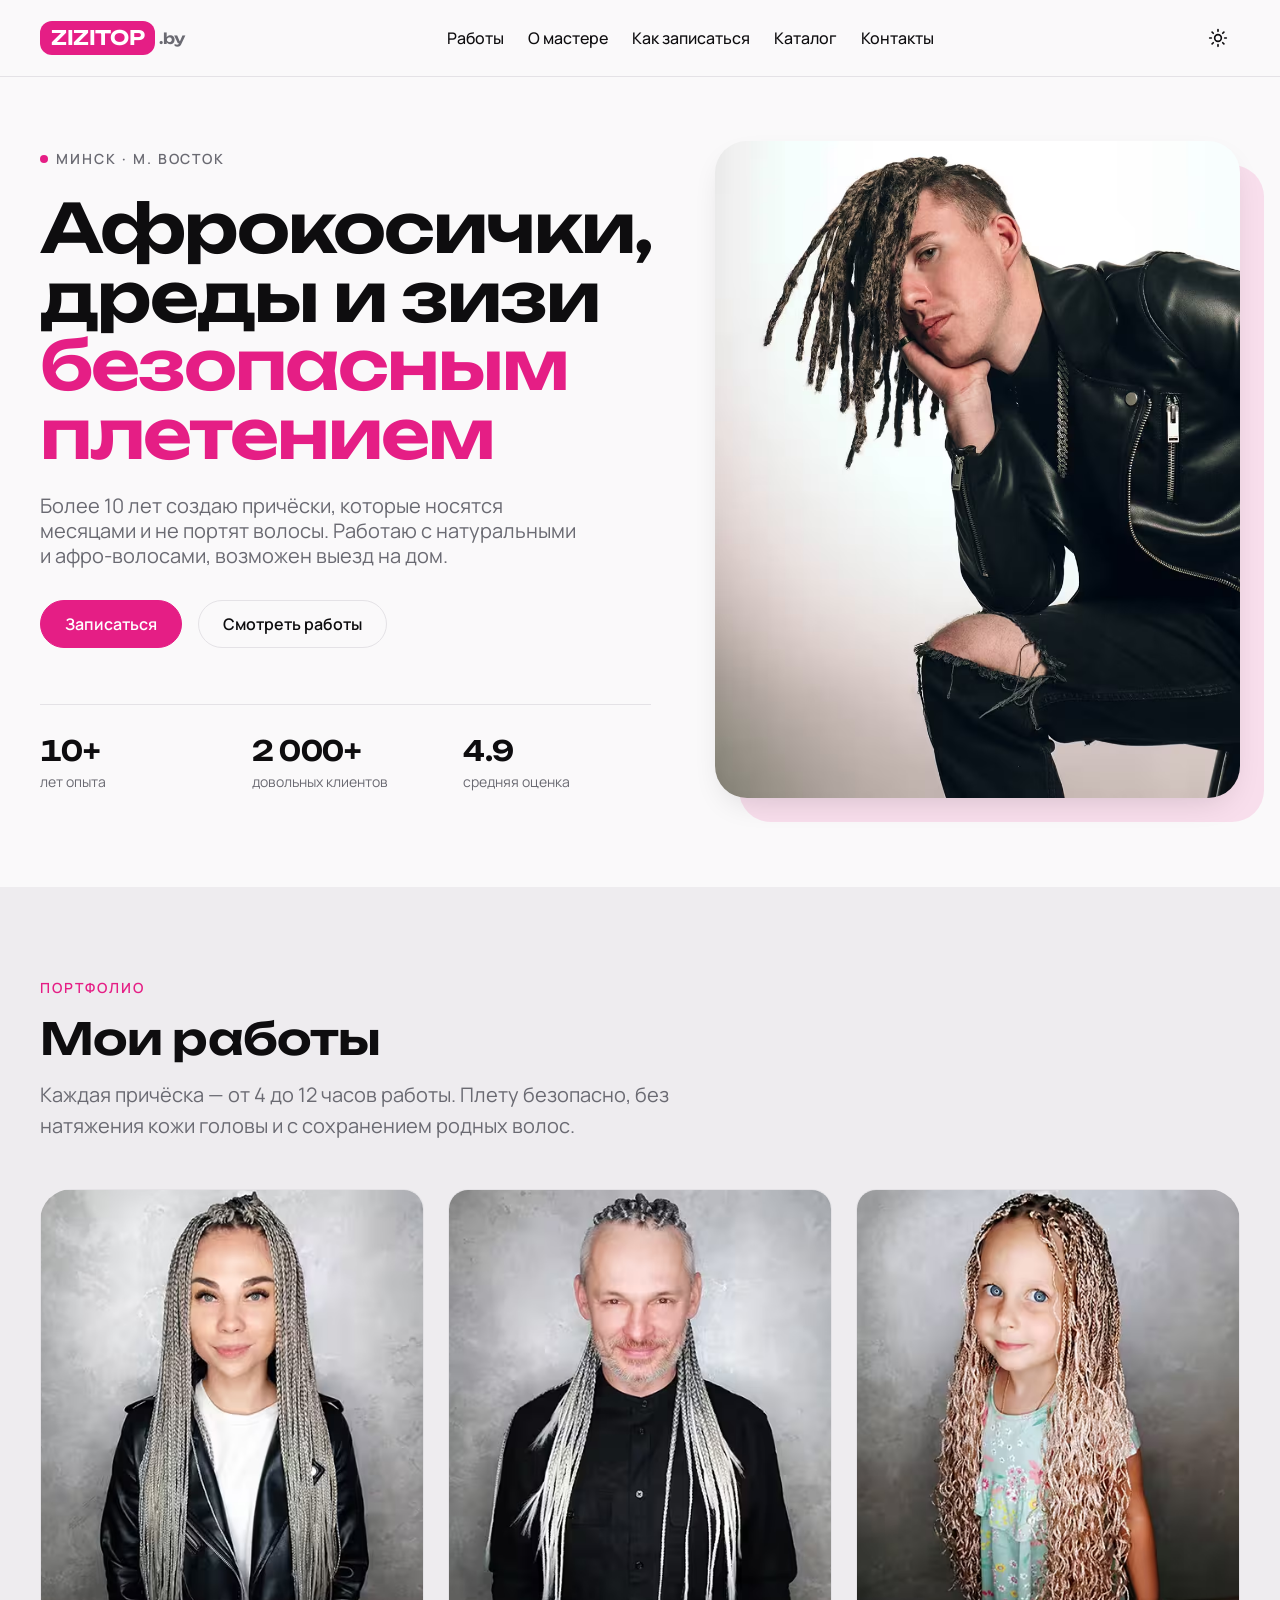
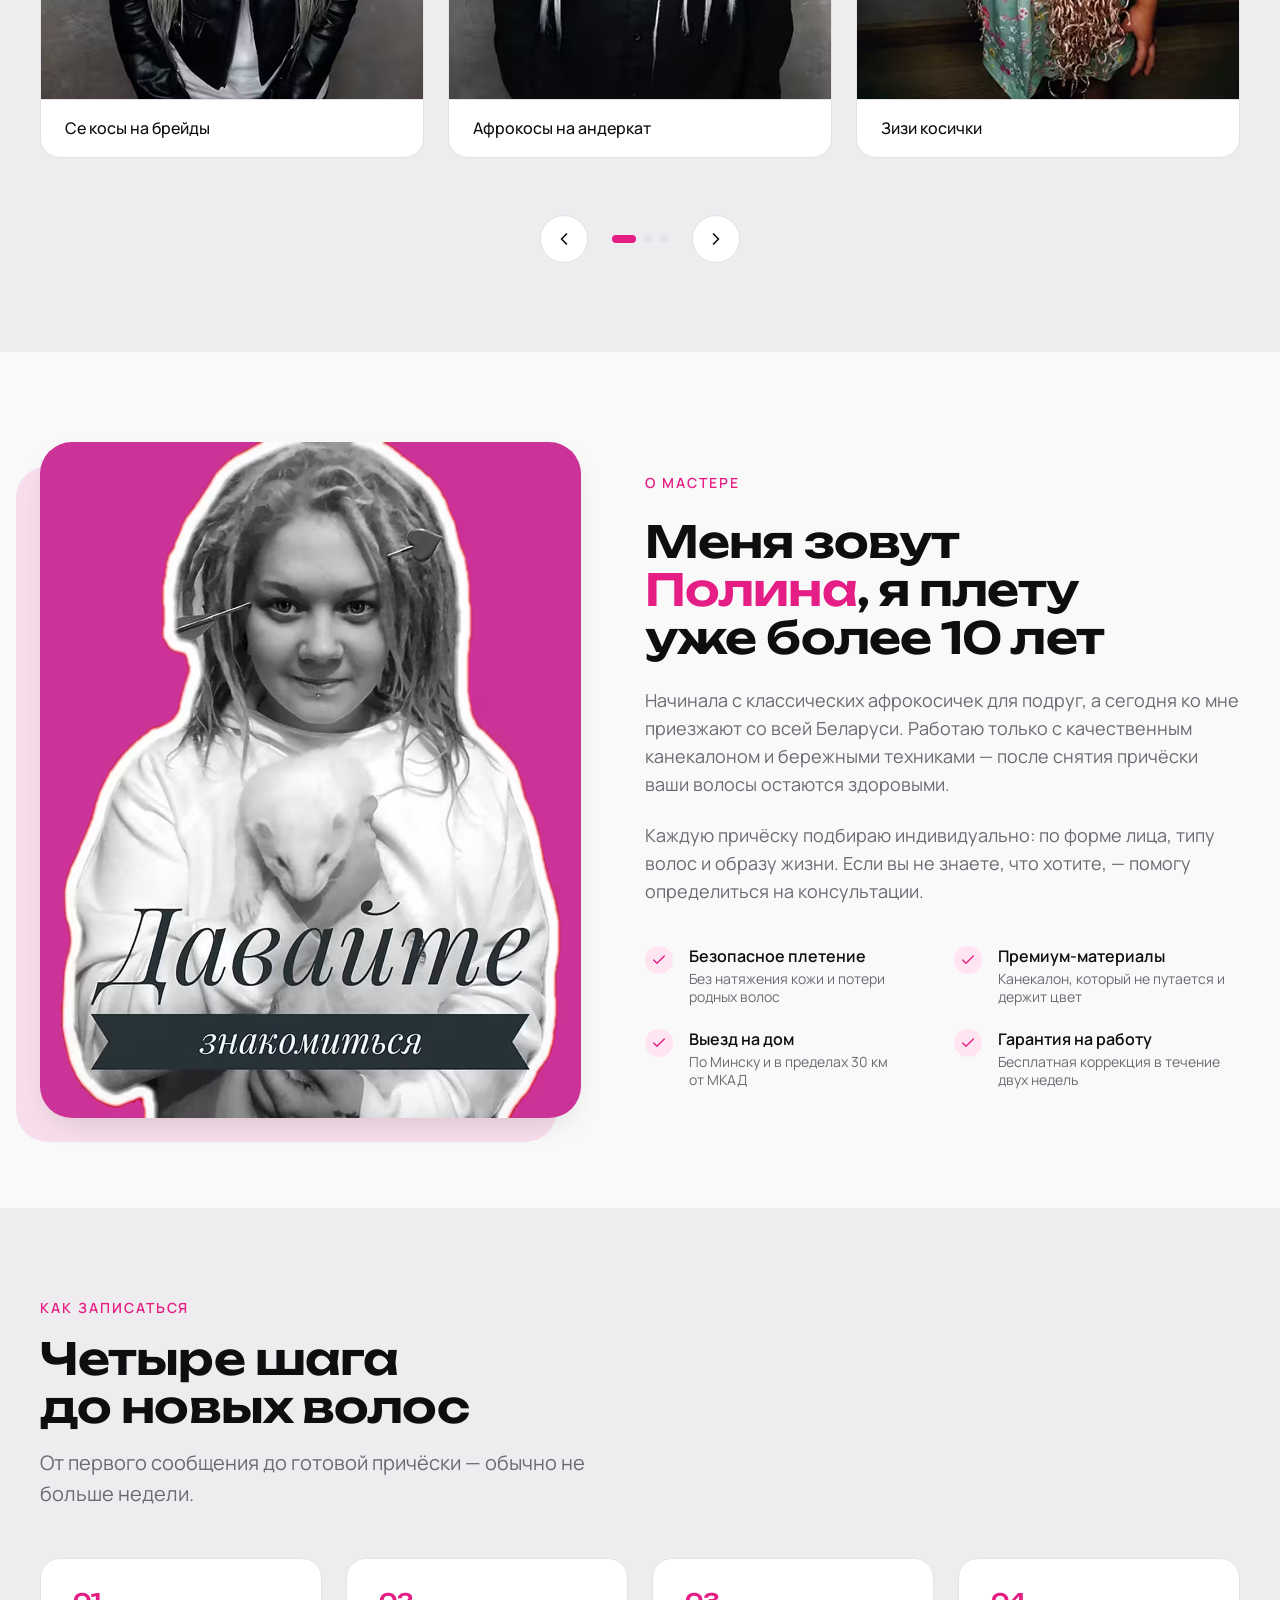
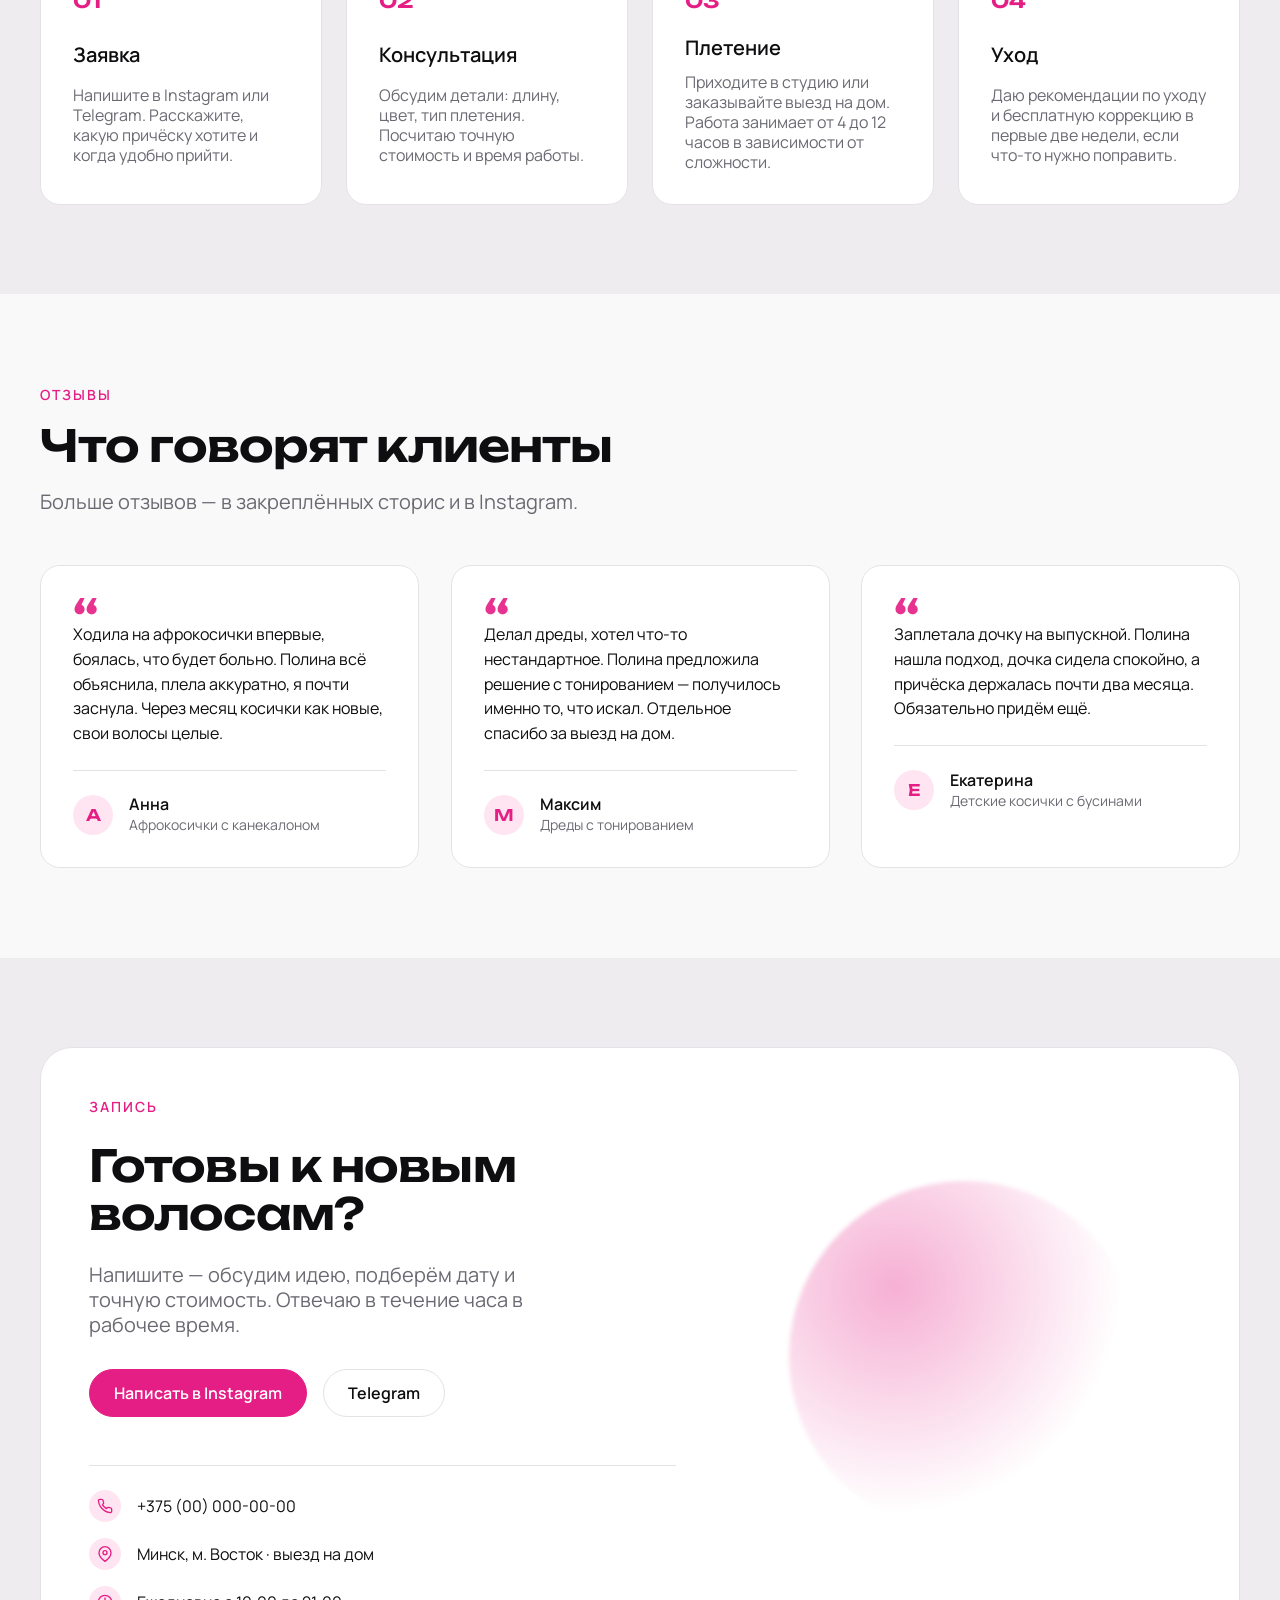
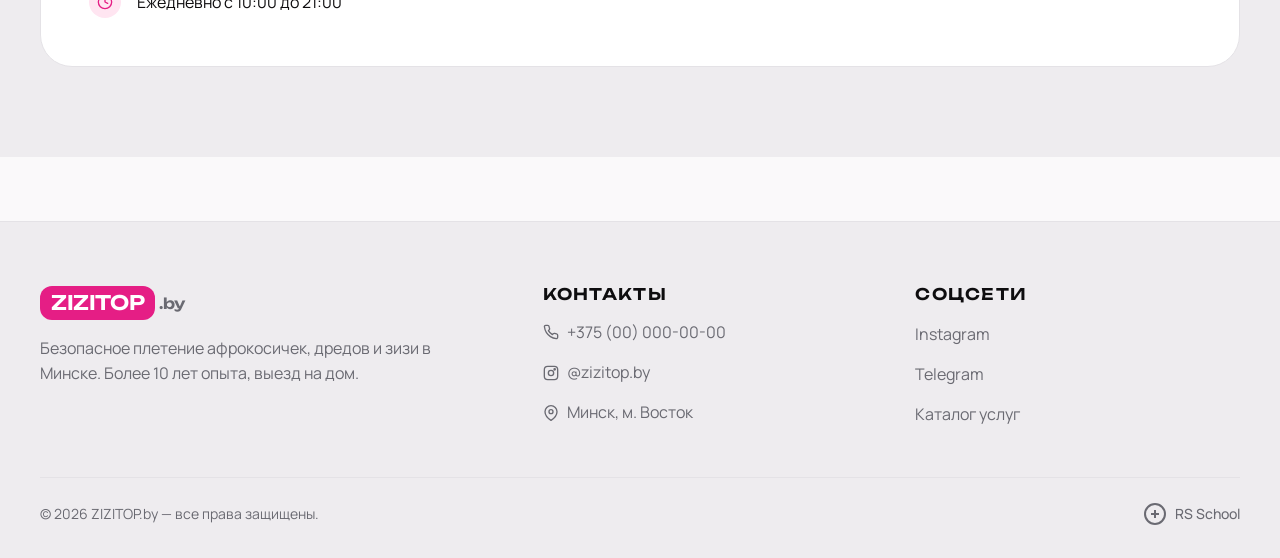
==== commit d2c2973f: "feat: add sticky header shadow, hero counters and back-to-top button" ====
--- a/index.html
+++ b/index.html
@@ -71,17 +71,17 @@
       </div>
     </div>
   </header>
-    <div class="mobile-menu" id="mobile-menu" data-mobile-menu aria-hidden="true">
-      <nav class="mobile-menu__nav" aria-label="Мобильная навигация">
-        <ul class="mobile-menu__list">
-          <li><a class="mobile-menu__link" href="index.html#works">Работы</a></li>
-          <li><a class="mobile-menu__link" href="index.html#about">О мастере</a></li>
-          <li><a class="mobile-menu__link" href="index.html#process">Как записаться</a></li>
-          <li><a class="mobile-menu__link" href="catalog.html">Каталог</a></li>
-          <li><a class="mobile-menu__link" href="index.html#contacts">Контакты</a></li>
-        </ul>
-      </nav>
-    </div>
+  <div class="mobile-menu" id="mobile-menu" data-mobile-menu aria-hidden="true">
+    <nav class="mobile-menu__nav" aria-label="Мобильная навигация">
+      <ul class="mobile-menu__list">
+        <li><a class="mobile-menu__link" href="index.html#works">Работы</a></li>
+        <li><a class="mobile-menu__link" href="index.html#about">О мастере</a></li>
+        <li><a class="mobile-menu__link" href="index.html#process">Как записаться</a></li>
+        <li><a class="mobile-menu__link" href="catalog.html">Каталог</a></li>
+        <li><a class="mobile-menu__link" href="index.html#contacts">Контакты</a></li>
+      </ul>
+    </nav>
+  </div>
   <main id="main">
 
     <!-- Секция 1: HERO -->
@@ -546,7 +546,13 @@
                     <circle cx="12" cy="10" r="3" />
                   </svg>
                 </span>
-                <span>Минск, м. Восток · выезд на дом</span>
+                <span>
+                  <a class="cta__contact-link" href="https://yandex.by/maps/?text=Минск%20метро%20Восток"
+                    target="_blank" rel="noopener noreferrer">
+                    Минск, м. Восток
+                  </a>
+                  · выезд на дом
+                </span>
               </li>
 
               <li class="cta__contact">
@@ -655,10 +661,16 @@
       </div>
     </div>
   </footer>
-
+  <button class="to-top" type="button" data-to-top aria-label="Наверх">
+    <svg viewBox="0 0 24 24" fill="none" stroke="currentColor" stroke-width="2" stroke-linecap="round"
+      stroke-linejoin="round" aria-hidden="true">
+      <path d="M12 19V5M5 12l7-7 7 7" />
+    </svg>
+  </button>
   <script type="module" src="scripts/theme.js"></script>
   <script type="module" src="scripts/burger.js"></script>
   <script type="module" src="scripts/slider.js"></script>
+  <script type="module" src="scripts/ui.js"></script>
 </body>
 
 </html>
--- a/styles/components.css
+++ b/styles/components.css
@@ -26,8 +26,10 @@
   transition: background-color var(--dur) var(--ease);
 }
 
+@media (hover: hover) {
 .logo:hover .logo__mark {
   background: var(--c-accent-hover);
+}
 }
 
 .logo__suffix {
@@ -113,13 +115,18 @@
   transform-origin: left;
   transition: transform var(--dur) var(--ease);
 }
-
-.nav__link:hover,
+@media (hover: hover) {
+  .nav__link:hover {
+    color: var(--c-accent);
+  }
+  .nav__link:hover::after {
+    transform: scaleX(1);
+  }
+}
+
 .nav__link:focus-visible {
   color: var(--c-accent);
 }
-
-.nav__link:hover::after,
 .nav__link:focus-visible::after {
   transform: scaleX(1);
 }
@@ -139,11 +146,21 @@
   transition: background-color var(--dur) var(--ease),
     color var(--dur) var(--ease);
 }
-
-.icon-btn:hover,
+@media (hover: hover) {
+  .icon-btn:hover {
+    background-color: var(--c-surface-2);
+    color: var(--c-accent);
+  }
+}
+
 .icon-btn:focus-visible {
   background-color: var(--c-surface-2);
   color: var(--c-accent);
+}
+.icon-btn:active {
+  background-color: var(--c-surface-2);
+  color: var(--c-accent);
+  transform: scale(0.92);
 }
 
 .icon-btn svg {
@@ -195,9 +212,9 @@
   height: 2px;
   border-radius: 2px;
   background-color: currentColor;
-  transition: transform var(--dur) var(--ease),
-    opacity var(--dur-fast) var(--ease),
-    top var(--dur) var(--ease);
+  transition: transform var(--dur-slow) var(--ease),
+              opacity var(--dur-fast) var(--ease),
+              top var(--dur-slow) var(--ease);
 }
 
 .burger__line:nth-child(1) {
@@ -238,25 +255,27 @@
   inset: 4.5rem 0 0 0;
   /* под header-ом (его высота ~4.5rem) */
   z-index: 99;
-  background-color: var(--c-bg);
+   background-color: color-mix(in srgb, var(--c-bg) 92%, transparent);
+  backdrop-filter: blur(12px);
+  -webkit-backdrop-filter: blur(12px);
   border-bottom: 1px solid var(--c-border);
   opacity: 0;
   visibility: hidden;
   transform: translateY(-0.5rem);
   transition:
-    opacity var(--dur) var(--ease),
-    visibility 0s linear var(--dur),
-    transform var(--dur) var(--ease);
+    opacity var(--dur-slow) var(--ease),        /* 400мс */
+    transform var(--dur-slow) var(--ease),
+    visibility 0s linear var(--dur-slow);
 }
 
 .mobile-menu.is-open {
   opacity: 1;
   visibility: visible;
   transform: translateY(0);
-  transition:
-    opacity var(--dur) var(--ease),
-    visibility 0s,
-    transform var(--dur) var(--ease);
+   transition:
+    opacity var(--dur-slow) var(--ease),
+    transform var(--dur-slow) var(--ease),
+    visibility 0s;
 }
 
 .mobile-menu__nav {
@@ -286,8 +305,13 @@
   transition: background-color var(--dur) var(--ease),
     color var(--dur) var(--ease);
 }
-
-.mobile-menu__link:hover,
+@media (hover: hover) {
+  .mobile-menu__link:hover {
+    background-color: var(--c-surface-2);
+    color: var(--c-accent);
+  }
+}
+
 .mobile-menu__link:focus-visible {
   background-color: var(--c-surface-2);
   color: var(--c-accent);
@@ -335,8 +359,16 @@
   color: var(--c-on-accent);
   border: 1px solid var(--c-accent);
 }
-
-.btn--primary:hover,
+@media (hover: hover) {
+  .btn--primary:hover {
+    background-color: var(--c-accent-hover);
+    border-color: var(--c-accent-hover);
+  }
+}
+.btn--primary:active {
+  background-color: var(--c-accent-hover);
+  border-color: var(--c-accent-hover);
+}
 .btn--primary:focus-visible {
   background-color: var(--c-accent-hover);
   border-color: var(--c-accent-hover);
@@ -347,15 +379,24 @@
   color: var(--c-text);
   border: 1px solid var(--c-border);
 }
-
-.btn--ghost:hover,
+@media (hover: hover) {
+  .btn--ghost:hover {
+    border-color: var(--c-accent);
+    color: var(--c-accent);
+  }
+}
+
 .btn--ghost:focus-visible {
   border-color: var(--c-accent);
   color: var(--c-accent);
 }
-
+.btn--ghost:active {
+  border-color: var(--c-accent);
+  color: var(--c-accent);
+}
 .btn:active {
   transform: translateY(1px);
+  
 }
 
 /* --------------------------------------------------------------------------
@@ -412,8 +453,12 @@
   font-size: var(--fs-sm);
   transition: color var(--dur) var(--ease);
 }
-
-.footer__link:hover,
+@media (hover: hover) {
+  .footer__link:hover {
+    color: var(--c-accent);
+  }
+}
+
 .footer__link:focus-visible {
   color: var(--c-accent);
 }
@@ -444,8 +489,12 @@
   font-weight: var(--fw-medium);
   transition: color var(--dur) var(--ease);
 }
-
-.footer__rss:hover,
+@media (hover: hover) {
+  .footer__rss:hover {
+    color: var(--c-accent);
+  }
+}
+
 .footer__rss:focus-visible {
   color: var(--c-accent);
 }
@@ -478,4 +527,97 @@
   .header__actions {
     gap: var(--sp-3xs);
   }
+}
+/* --------------------------------------------------------------------------
+   Sticky header — тень при скролле
+   -------------------------------------------------------------------------- */
+
+.header.is-scrolled {
+  box-shadow: 0 4px 16px -4px rgb(14 13 15 / 0.08);
+}
+
+[data-theme="dark"] .header.is-scrolled {
+  box-shadow: 0 4px 16px -4px rgb(0 0 0 / 0.4);
+}
+
+/* --------------------------------------------------------------------------
+   Fade-in при скролле
+   -------------------------------------------------------------------------- */
+
+.reveal {
+  opacity: 0;
+  transform: translateY(1.5rem);
+  transition: opacity 500ms var(--ease), transform 500ms var(--ease);
+  will-change: opacity, transform;
+}
+
+.reveal.is-visible {
+  opacity: 1;
+  transform: none;
+}
+
+/* --------------------------------------------------------------------------
+   Кнопка «Наверх»
+   -------------------------------------------------------------------------- */
+
+.to-top {
+  position: fixed;
+  right: var(--sp-md);
+  bottom: var(--sp-md);
+  z-index: 90;
+  display: grid;
+  place-items: center;
+  width: 3rem;
+  height: 3rem;
+  border-radius: 50%;
+  background-color: var(--c-accent);
+  color: var(--c-on-accent);
+  box-shadow: var(--shadow-md);
+  opacity: 0;
+  visibility: hidden;
+  transform: translateY(0.5rem);
+  transition:
+    opacity var(--dur) var(--ease),
+    transform var(--dur) var(--ease),
+    visibility 0s linear var(--dur),
+    background-color var(--dur) var(--ease);
+}
+
+.to-top.is-visible {
+  opacity: 1;
+  visibility: visible;
+  transform: translateY(0);
+  transition:
+    opacity var(--dur) var(--ease),
+    transform var(--dur) var(--ease),
+    visibility 0s,
+    background-color var(--dur) var(--ease);
+}
+
+@media (hover: hover) {
+  .to-top:hover {
+    background-color: var(--c-accent-hover);
+  }
+}
+
+.to-top:focus-visible {
+  outline: 2px solid var(--c-focus);
+  outline-offset: 2px;
+}
+
+.to-top:active {
+  background-color: var(--c-accent-hover);
+  transform: scale(0.95);
+}
+
+.to-top svg {
+  width: 1.25rem;
+  height: 1.25rem;
+}
+
+@media (min-width: 48em) {
+  .to-top {
+    right: var(--sp-lg);
+    bottom: var(--sp-lg);
+  }
 }
--- a/styles/home.css
+++ b/styles/home.css
@@ -241,11 +241,12 @@
         transform var(--dur) var(--ease),
         box-shadow var(--dur) var(--ease);
 }
-
+@media (hover: hover) {
 .slider__figure:hover {
     transform: translateY(-4px);
     box-shadow: var(--shadow-md);
     border-color: var(--c-accent);
+}
 }
 
 .slider__image {
@@ -273,6 +274,12 @@
     justify-content: center;
     gap: var(--sp-md);
     margin-top: var(--sp-lg);
+}
+@media (max-width: 30em) {   /* ≤480px */
+  .slider__controls {
+    margin-top: var(--sp-sm);   /* 16px вместо 32px */
+    gap: var(--sp-sm);
+  }
 }
 
 .slider__arrow {
@@ -288,14 +295,25 @@
         border-color var(--dur) var(--ease),
         color var(--dur) var(--ease);
 }
-
-.slider__arrow:hover,
-.slider__arrow:focus-visible {
+@media (hover: hover) {
+  .slider__arrow:hover {
     background-color: var(--c-accent);
     border-color: var(--c-accent);
     color: var(--c-on-accent);
-}
-
+  }
+}
+
+.slider__arrow:focus-visible {
+  background-color: var(--c-accent);
+  border-color: var(--c-accent);
+  color: var(--c-on-accent);
+}
+.slider__arrow:active {
+  background-color: var(--c-accent);
+  border-color: var(--c-accent);
+  color: var(--c-on-accent);
+  transform: scale(0.95);
+}
 .slider__arrow svg {
     width: 1.25rem;
     height: 1.25rem;
@@ -319,9 +337,10 @@
     transition: background-color var(--dur) var(--ease),
         width var(--dur) var(--ease);
 }
-
+@media (hover: hover) {
 .slider__dot:hover {
     background-color: var(--c-text-muted);
+}
 }
 
 .slider__dot.is-active {
@@ -489,13 +508,13 @@
         transform var(--dur) var(--ease),
         box-shadow var(--dur) var(--ease);
 }
-
+@media (hover: hover) {
 .process__step:hover {
     transform: translateY(-4px);
     box-shadow: var(--shadow-md);
     border-color: var(--c-accent);
 }
-
+}
 .process__number {
     font-family: var(--font-display);
     font-size: var(--fs-md);
@@ -560,13 +579,13 @@
         transform var(--dur) var(--ease),
         box-shadow var(--dur) var(--ease);
 }
-
+@media (hover: hover) {
 .review:hover {
     transform: translateY(-4px);
     border-color: var(--c-accent);
     box-shadow: var(--shadow-md);
 }
-
+}
 .review__quote {
     margin: 0;
     font-size: var(--fs-sm);
@@ -720,12 +739,15 @@
   color: var(--c-text);
   transition: color var(--dur) var(--ease);
 }
-
-.cta__contact-link:hover,
+@media (hover: hover) {
+  .cta__contact-link:hover {
+    color: var(--c-accent);
+  }
+}
+
 .cta__contact-link:focus-visible {
   color: var(--c-accent);
 }
-
 /* Декоративный визуал */
 
 .cta__visual {
